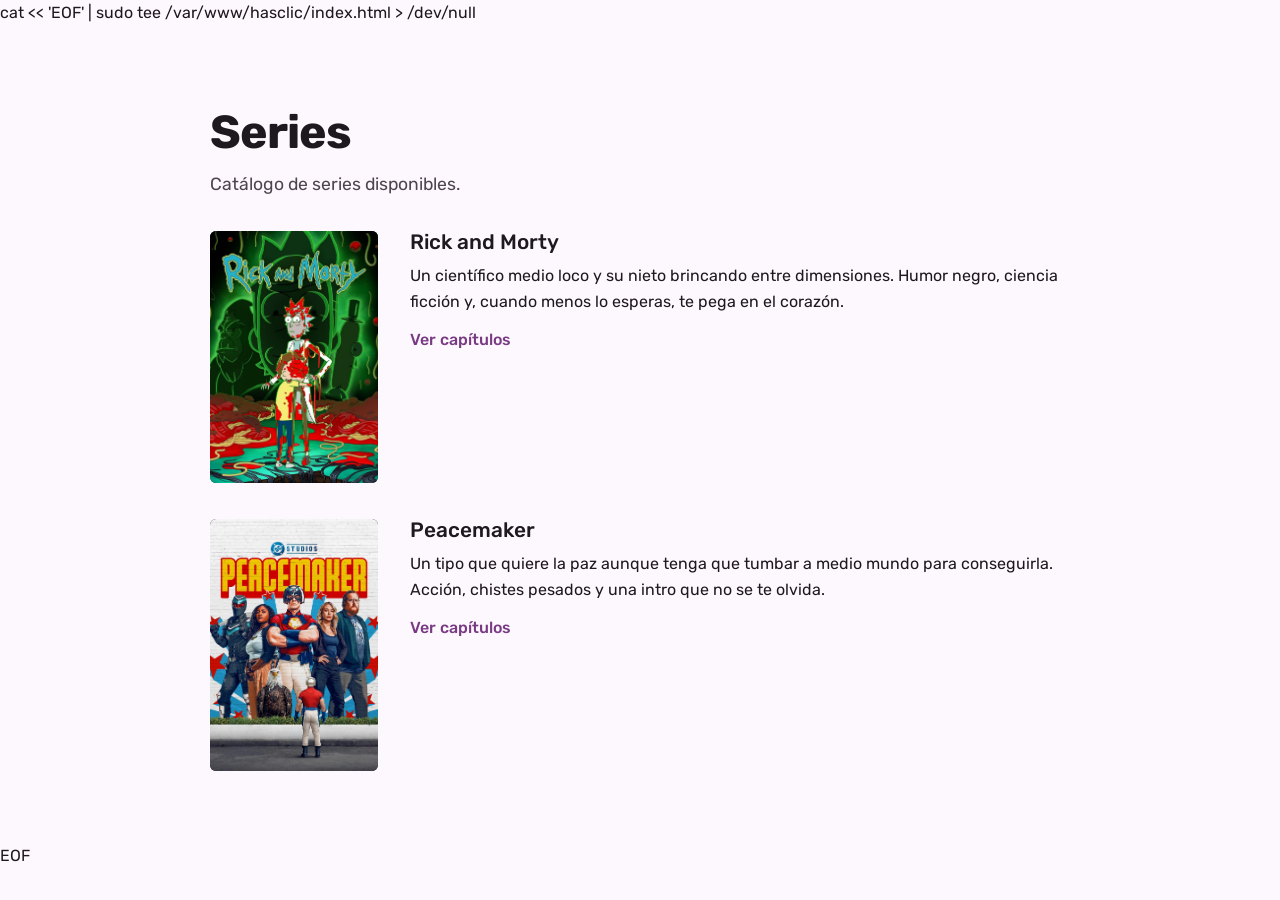
==== index.html @ 236506ab "Respaldo inicial: servidor Nginx optimizado y reproductor HLS" ====
cat << 'EOF' | sudo tee /var/www/hasclic/index.html > /dev/null
<!doctype html>
<html lang="es">
<head>
<meta charset="utf-8">
<meta name="viewport" content="width=device-width, initial-scale=1">
<title>Series</title>
<meta name="theme-color" content="#006A60">
<link rel="preconnect" href="https://fonts.googleapis.com">
<link rel="preconnect" href="https://fonts.gstatic.com" crossorigin>
<link href="https://fonts.googleapis.com/css2?family=JetBrains+Mono:wght@400;700&family=Rubik:wght@400;500;700&display=swap" rel="stylesheet">
<script src="theme.js?v=6"></script>
<link rel="stylesheet" href="styles.css?v=6">
</head>
<body>
<main class="wrap">
  <section id="series" style="margin-top: 40px;">
    <h2>Series</h2>
    <p class="lead">Catálogo de series disponibles.</p>
    <ul class="shows">
      <li>
        <a class="show" href="series.html?s=rick" data-ev="abrir_serie" data-det="rick">
          <div class="cover art-rick"><img src="img/rick-and-morty.jpg" alt="" onerror="this.remove()"><span>Rick and Morty</span></div>
          <div class="txt">
            <h3>Rick and Morty</h3>
            <p>Un científico medio loco y su nieto brincando entre dimensiones. Humor negro, ciencia ficción y, cuando menos lo esperas, te pega en el corazón.</p>
            <span class="go">Ver capítulos</span>
          </div>
        </a>
      </li>
      <li>
        <a class="show" href="series.html?s=peace" data-ev="abrir_serie" data-det="peace">
          <div class="cover art-peace"><img src="img/peacemaker.jpg" alt="" onerror="this.remove()"><span>Peacemaker</span></div>
          <div class="txt">
            <h3>Peacemaker</h3>
            <p>Un tipo que quiere la paz aunque tenga que tumbar a medio mundo para conseguirla. Acción, chistes pesados y una intro que no se te olvida.</p>
            <span class="go">Ver capítulos</span>
          </div>
        </a>
      </li>
    </ul>
  </section>
</main>
<script src="track.js?v=6"></script>
</body>
</html>
EOF
---- styles.css ----
/* Colectivo Barrios · roles de color estilo Material 3, generados desde un tono (--h) que cambia en cada visita */
@property --h{syntax:"<number>";inherits:true;initial-value:180}
:root{
  color-scheme:light dark;
  transition:--h 2.6s ease-in-out;
  --primary:oklch(.46 .13 var(--h)); --on-primary:#fff;
  --primary-c:oklch(.92 .07 var(--h)); --on-primary-c:oklch(.25 .08 var(--h));
  --secondary:oklch(.5 .04 var(--h));
  --secondary-c:oklch(.92 .03 calc(var(--h) + 20)); --on-secondary-c:oklch(.26 .04 calc(var(--h) + 20));
  --tertiary:oklch(.48 .1 calc(var(--h) + 60)); --on-tertiary:#fff;
  --tertiary-c:oklch(.92 .05 calc(var(--h) + 60)); --on-tertiary-c:oklch(.26 .08 calc(var(--h) + 60));
  --surface:oklch(.985 .008 var(--h)); --on-surface:oklch(.22 .015 var(--h));
  --on-surface-v:oklch(.4 .02 var(--h)); --outline-v:oklch(.84 .02 var(--h));
  --code-bg:oklch(.22 .03 var(--h)); --code-fg:oklch(.9 .02 var(--h)); --code-hl:oklch(.8 .13 var(--h));
  --font:"Rubik",system-ui,"Segoe UI",sans-serif; --mono:"JetBrains Mono",ui-monospace,monospace;
}
@media (prefers-color-scheme:dark){:root{
  --primary:oklch(.8 .12 var(--h)); --on-primary:oklch(.25 .07 var(--h));
  --primary-c:oklch(.34 .08 var(--h)); --on-primary-c:oklch(.9 .07 var(--h));
  --secondary:oklch(.8 .04 var(--h));
  --secondary-c:oklch(.35 .04 calc(var(--h) + 20)); --on-secondary-c:oklch(.9 .04 calc(var(--h) + 20));
  --tertiary:oklch(.8 .1 calc(var(--h) + 60)); --on-tertiary:oklch(.25 .07 calc(var(--h) + 60));
  --tertiary-c:oklch(.36 .08 calc(var(--h) + 60)); --on-tertiary-c:oklch(.92 .06 calc(var(--h) + 60));
  --surface:oklch(.19 .015 var(--h)); --on-surface:oklch(.91 .01 var(--h));
  --on-surface-v:oklch(.78 .02 var(--h)); --outline-v:oklch(.38 .02 var(--h));
  --code-bg:oklch(.14 .02 var(--h));
}}
*{box-sizing:border-box;margin:0}
html{scroll-behavior:smooth}
body{font:400 1rem/1.65 var(--font);background:var(--surface);color:var(--on-surface)}
img{max-width:100%;display:block}
a{color:var(--primary)}
:focus-visible{outline:3px solid var(--primary);outline-offset:3px}
.wrap{width:min(860px,100% - 40px);margin-inline:auto;padding-block:40px 72px}
section{margin-top:72px}
h1,h2,h3{line-height:1.15;font-weight:700}
h1{font-size:clamp(1.6rem,4vw,2.1rem);color:var(--primary)}
h1.big{font-size:clamp(2rem,6vw,3.2rem);color:var(--on-surface);margin-bottom:12px;letter-spacing:-.02em}
h2{font-size:clamp(1.9rem,5vw,2.9rem);letter-spacing:-.02em;margin-bottom:10px}
h3{font-size:1.3rem;font-weight:500}
.lead{color:var(--on-surface-v);font-size:1.1rem;max-width:56ch}
.meta{color:var(--on-surface-v);font-size:.9rem}

/* botones */
.btn{position:relative;overflow:hidden;display:inline-flex;align-items:center;justify-content:center;height:44px;padding:0 24px;border:0;border-radius:22px;font:500 .95rem var(--font);text-decoration:none;cursor:pointer}
.btn::before{content:"";position:absolute;inset:0;background:currentColor;opacity:0;transition:opacity .2s}
.btn:hover::before{opacity:.1}
.filled{background:var(--primary);color:var(--on-primary)}
.tonal{background:var(--secondary-c);color:var(--on-secondary-c)}
.text{color:var(--primary);padding:0 14px}

/* portadas (si existe la imagen en img/, se encima al arte) */
.cover{position:relative;aspect-ratio:2/3;border-radius:6px;overflow:hidden;display:flex;align-items:flex-end;padding:14px;font-weight:700;font-size:1.25rem;line-height:1.05;color:#fff;background-size:cover;background-position:center;transition:transform .25s}
.cover img{position:absolute;inset:0;width:100%;height:100%;object-fit:cover}
.cover img ~ span{display:none}
.cover span{position:relative}
.art-rick{background-color:#0d2b2f;background-image:url("data:image/svg+xml,%3Csvg xmlns='http://www.w3.org/2000/svg' viewBox='0 0 200 300'%3E%3Ccircle cx='100' cy='125' r='84' fill='none' stroke='%2394e07a' stroke-width='10' opacity='.25'/%3E%3Ccircle cx='100' cy='125' r='62' fill='none' stroke='%2394e07a' stroke-width='10' opacity='.55'/%3E%3Ccircle cx='100' cy='125' r='38' fill='%2394e07a'/%3E%3C/svg%3E")}
.art-peace{background-color:#25203d;background-image:url("data:image/svg+xml,%3Csvg xmlns='http://www.w3.org/2000/svg' viewBox='0 0 200 300'%3E%3Ccircle cx='100' cy='125' r='70' fill='none' stroke='%23f2c14e' stroke-width='8'/%3E%3Cpath d='M100 55v140M100 125l-50 50M100 125l50 50' stroke='%23f2c14e' stroke-width='8' fill='none' stroke-linecap='round'/%3E%3C/svg%3E")}

/* series */
.shows{list-style:none;padding:0;margin-top:32px;display:grid;gap:36px}
.show{display:grid;grid-template-columns:128px 1fr;gap:24px;align-items:start;color:inherit;text-decoration:none}
@media (min-width:600px){.show{grid-template-columns:168px 1fr;gap:32px}}
.show:hover .cover{transform:rotate(-2deg) translateY(-4px)}
.txt h3{margin-bottom:8px}
.go{display:inline-block;margin-top:12px;color:var(--primary);font-weight:500}
.show:hover .go{text-decoration:underline}
@media (max-width:599px){.cover{font-size:1.05rem;padding:10px}}

/* página de serie */
.back{display:inline-block;margin-bottom:28px;font-weight:500;text-decoration:none}
.back:hover{text-decoration:underline}
.s-head{display:grid;grid-template-columns:128px 1fr;gap:24px;align-items:start}
@media (min-width:600px){.s-head{grid-template-columns:200px 1fr;gap:36px}}
.chips{display:flex;flex-wrap:wrap;gap:8px;margin-top:20px}
.chip{font:500 .9rem var(--font);color:var(--on-surface);background:none;border:1px solid var(--outline-v);border-radius:8px;padding:6px 16px;cursor:pointer;transition:background .2s}
.chip.on{background:var(--secondary-c);color:var(--on-secondary-c);border-color:transparent}
.eps{list-style:none;padding:0;margin-top:20px}
.ep{display:flex;align-items:center;justify-content:space-between;gap:16px;min-height:60px;border-bottom:1px solid var(--outline-v)}

/* proyecto */
.app{margin-top:24px;padding:clamp(22px,4vw,36px);border:1px solid var(--outline-v);border-radius:16px;display:grid;gap:18px;justify-items:start}
.app-top{display:flex;align-items:center;gap:20px}
.app-top img{flex:none;width:96px;height:96px;border-radius:24px}
.app-desc{font-size:1.1rem;max-width:52ch}
.feat{list-style:none;padding:0;display:grid;gap:10px;width:100%}
.feat li{background:var(--primary-c);color:var(--on-primary-c);border-radius:10px;padding:12px 16px}
@media (min-width:640px){.feat{grid-template-columns:1fr 1fr}}

/* comunidad */
.actions{display:flex;flex-wrap:wrap;gap:10px;margin-top:24px}

/* venta */
.venta{background:var(--tertiary-c);color:var(--on-tertiary-c);border-radius:16px;padding:clamp(24px,5vw,48px)}
.venta .lead{color:inherit;opacity:.85}
.serv{list-style:none;padding:0;margin-top:28px}
.serv h3{font-size:1.15rem}
.serv p{opacity:.85;font-size:.95rem}

.serv li{padding:18px 0;border-top:1px solid color-mix(in srgb,currentColor 22%,transparent)}
.venta .filled{background:var(--tertiary);color:var(--on-tertiary)}
.ghost{color:inherit;box-shadow:inset 0 0 0 1px color-mix(in srgb,currentColor 45%,transparent)}

/* terminal emergente */
dialog.term{margin:auto;padding:0;width:min(640px,calc(100% - 32px));border:1px solid color-mix(in srgb,var(--code-fg) 25%,transparent);border-radius:10px;overflow:hidden;background:var(--code-bg);color:var(--code-fg);font:400 .92rem/1.7 var(--mono)}
dialog.term::backdrop{background:rgb(0 0 0/.55)}
dialog.term[open]{animation:term-in .22s cubic-bezier(.2,.8,.2,1)}
@keyframes term-in{from{opacity:0;transform:translateY(10px) scale(.96)}}
.term-bar{display:flex;justify-content:space-between;align-items:center;padding:8px 14px;border-bottom:1px solid color-mix(in srgb,var(--code-fg) 18%,transparent);font-size:.8rem;color:color-mix(in srgb,var(--code-fg) 70%,transparent)}
.term-bar button{background:none;border:0;color:inherit;font-size:1.5rem;line-height:1;padding:0 4px;cursor:pointer}
.term-body{padding:16px;min-height:170px;max-height:50vh;overflow-y:auto;white-space:pre-wrap;overflow-wrap:anywhere}
.term-body .you{color:var(--code-hl)}
.term-body .err{color:oklch(.78 .14 25)}
.term-line{display:flex;gap:10px;align-items:center;padding:10px 16px 14px}
.term-line:focus-within{background:color-mix(in srgb,var(--code-hl) 10%,transparent)}
.term-line span{color:var(--code-hl)}
.term-line input{flex:1;min-width:0;background:none;border:0;outline:0;color:inherit;font:inherit;caret-color:var(--code-hl)}

@media (prefers-reduced-motion:reduce){*,*::before,*::after{animation:none!important;transition:none!important;scroll-behavior:auto!important}}
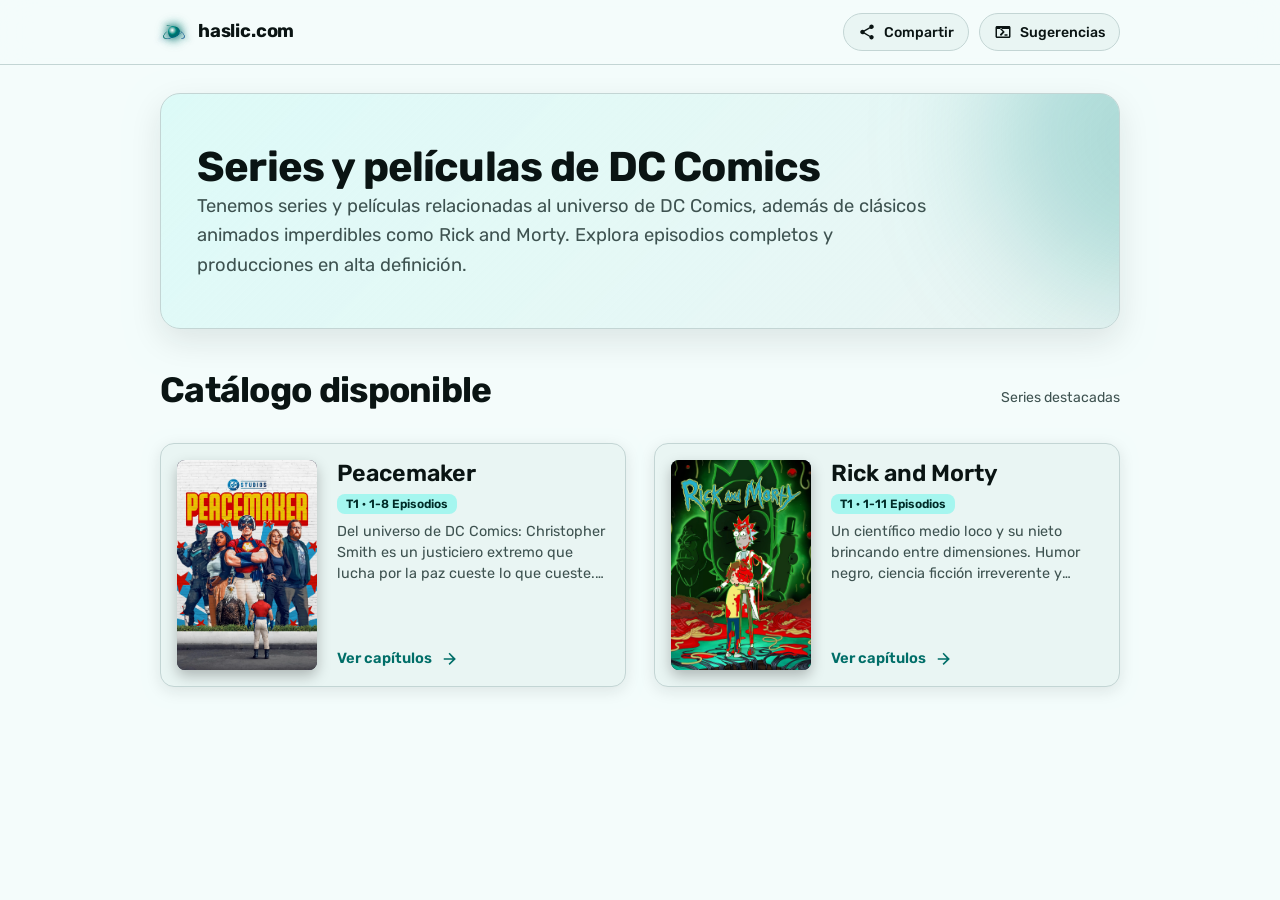
==== commit a0cbbaaf: "correciones de estilos" ====
--- a/index.html
+++ b/index.html
@@ -1,47 +1,161 @@
-cat << 'EOF' | sudo tee /var/www/hasclic/index.html > /dev/null
 <!doctype html>
 <html lang="es">
 <head>
-<meta charset="utf-8">
-<meta name="viewport" content="width=device-width, initial-scale=1">
-<title>Series</title>
-<meta name="theme-color" content="#006A60">
-<link rel="preconnect" href="https://fonts.googleapis.com">
-<link rel="preconnect" href="https://fonts.gstatic.com" crossorigin>
-<link href="https://fonts.googleapis.com/css2?family=JetBrains+Mono:wght@400;700&family=Rubik:wght@400;500;700&display=swap" rel="stylesheet">
-<script src="theme.js?v=6"></script>
-<link rel="stylesheet" href="styles.css?v=6">
+  <meta charset="utf-8">
+  <meta name="viewport" content="width=device-width, initial-scale=1">
+  <title>haslic.com · Series y Películas</title>
+  <meta name="description" content="Catálogo de series y producciones de DC Comics y animación.">
+  <meta name="theme-color" content="#006A60">
+  <link rel="preconnect" href="https://fonts.googleapis.com">
+  <link rel="preconnect" href="https://fonts.gstatic.com" crossorigin>
+  <link href="https://fonts.googleapis.com/css2?family=JetBrains+Mono:wght@400;600;700&family=Rubik:wght@400;500;600;700&display=swap" rel="stylesheet">
+  <script src="theme.js?v=9"></script>
+  <link rel="stylesheet" href="styles.css?v=9">
 </head>
 <body>
-<main class="wrap">
-  <section id="series" style="margin-top: 40px;">
-    <h2>Series</h2>
-    <p class="lead">Catálogo de series disponibles.</p>
-    <ul class="shows">
-      <li>
-        <a class="show" href="series.html?s=rick" data-ev="abrir_serie" data-det="rick">
-          <div class="cover art-rick"><img src="img/rick-and-morty.jpg" alt="" onerror="this.remove()"><span>Rick and Morty</span></div>
-          <div class="txt">
-            <h3>Rick and Morty</h3>
-            <p>Un científico medio loco y su nieto brincando entre dimensiones. Humor negro, ciencia ficción y, cuando menos lo esperas, te pega en el corazón.</p>
-            <span class="go">Ver capítulos</span>
-          </div>
-        </a>
-      </li>
-      <li>
-        <a class="show" href="series.html?s=peace" data-ev="abrir_serie" data-det="peace">
-          <div class="cover art-peace"><img src="img/peacemaker.jpg" alt="" onerror="this.remove()"><span>Peacemaker</span></div>
-          <div class="txt">
-            <h3>Peacemaker</h3>
-            <p>Un tipo que quiere la paz aunque tenga que tumbar a medio mundo para conseguirla. Acción, chistes pesados y una intro que no se te olvida.</p>
-            <span class="go">Ver capítulos</span>
-          </div>
-        </a>
-      </li>
-    </ul>
-  </section>
-</main>
-<script src="track.js?v=6"></script>
+  <!-- Barra de navegación superior -->
+  <header class="site-nav">
+    <div class="nav-wrap">
+      <a class="brand" href="index.html">
+        <div class="brand-nexus" aria-hidden="true">
+          <div class="nexus-glow"></div>
+          <div class="nexus-ring ring-1"></div>
+          <div class="nexus-ring ring-2"></div>
+          <div class="nexus-core"></div>
+        </div>
+        <span>haslic.com</span>
+      </a>
+      <nav class="nav-actions">
+        <button type="button" class="nav-btn" id="share-page-btn" title="Compartir página" aria-label="Compartir página">
+          <svg viewBox="0 0 24 24">
+            <path d="M18 16.08c-.76 0-1.44.3-1.96.77L8.91 12.7c.05-.23.09-.46.09-.7s-.04-.47-.09-.7l7.05-4.11c.54.5 1.25.81 2.04.81 1.66 0 3-1.34 3-3s-1.34-3-3-3-3 1.34-3 3c0 .24.04.47.09.7L8.04 9.81C7.5 9.31 6.79 9 6 9c-1.66 0-3 1.34-3 3s1.34 3 3 3c.79 0 1.5-.31 2.04-.81l7.12 4.16c-.05.21-.08.43-.08.65 0 1.61 1.31 2.92 2.92 2.92s2.92-1.31 2.92-2.92c0-1.61-1.31-2.92-2.92-2.92z"/>
+          </svg>
+          <span>Compartir</span>
+        </button>
+        <button type="button" class="nav-btn" id="open-term" title="Abrir buzón de sugerencias" aria-label="Abrir sugerencias">
+          <svg viewBox="0 0 24 24">
+            <path d="M20 4H4c-1.1 0-2 .9-2 2v12c0 1.1.9 2 2 2h16c1.1 0 2-.9 2-2V6c0-1.1-.9-2-2-2zm0 14H4V8h16v10zm-12-3l3.5-3.5L8 8l1.41-1.41L14.33 12l-4.92 5.41L8 16zm6 0h4v2h-4v-2z"/>
+          </svg>
+          <span>Sugerencias</span>
+        </button>
+      </nav>
+    </div>
+  </header>
+
+  <main class="wrap">
+    <!-- Hero / Presentación enfocado en Universo DC y clásicos -->
+    <section class="hero">
+      <h1>Series y películas de DC Comics</h1>
+      <p class="lead">Tenemos series y películas relacionadas al universo de DC Comics, además de clásicos animados imperdibles como Rick and Morty. Explora episodios completos y producciones en alta definición.</p>
+    </section>
+
+    <!-- Catálogo de Contenido -->
+    <section class="shows-section" id="series">
+      <div class="shows-header">
+        <h2>Catálogo disponible</h2>
+        <span class="meta">Series destacadas</span>
+      </div>
+
+      <ul class="shows" id="shows-list">
+        <!-- Peacemaker (DC Comics) -->
+        <li class="show-item">
+          <a class="show" href="series.html?s=peace" data-ev="abrir_serie" data-det="peace">
+            <div class="cover art-peace">
+              <img src="img/peacemaker.jpg" alt="Peacemaker" loading="lazy" onerror="this.remove()">
+              <span>Peacemaker</span>
+            </div>
+            <div class="txt">
+              <div>
+                <h3>Peacemaker</h3>
+                <div class="badge-row">
+                  <span class="badge badge-primary">T1 · 1-8 Episodios</span>
+                </div>
+                <p>Del universo de DC Comics: Christopher Smith es un justiciero extremo que lucha por la paz cueste lo que cueste. Acción desatada, chistes pesados y una trama repleta de adrenalina.</p>
+              </div>
+              <span class="go-btn">
+                Ver capítulos
+                <svg width="18" height="18" viewBox="0 0 24 24" fill="currentColor">
+                  <path d="M5 13h11.86l-5.43 5.43 1.42 1.42L21.14 12l-8.29-8.29-1.42 1.42L16.86 11H5v2z"/>
+                </svg>
+              </span>
+            </div>
+          </a>
+        </li>
+
+        <!-- Rick and Morty -->
+        <li class="show-item">
+          <a class="show" href="series.html?s=rick" data-ev="abrir_serie" data-det="rick">
+            <div class="cover art-rick">
+              <img src="img/rick-and-morty.jpg" alt="Rick and Morty" loading="lazy" onerror="this.remove()">
+              <span>Rick and Morty</span>
+            </div>
+            <div class="txt">
+              <div>
+                <h3>Rick and Morty</h3>
+                <div class="badge-row">
+                  <span class="badge badge-primary">T1 · 1-11 Episodios</span>
+                </div>
+                <p>Un científico medio loco y su nieto brincando entre dimensiones. Humor negro, ciencia ficción irreverente y aventuras intergalácticas inolvidables.</p>
+              </div>
+              <span class="go-btn">
+                Ver capítulos
+                <svg width="18" height="18" viewBox="0 0 24 24" fill="currentColor">
+                  <path d="M5 13h11.86l-5.43 5.43 1.42 1.42L21.14 12l-8.29-8.29-1.42 1.42L16.86 11H5v2z"/>
+                </svg>
+              </span>
+            </div>
+          </a>
+        </li>
+      </ul>
+    </section>
+  </main>
+
+  <!-- Modal Terminal de sugerencias interactivo -->
+  <dialog class="term" id="term">
+    <div class="term-bar">
+      <span>terminal@haslic.com:~</span>
+      <button type="button" id="term-x" aria-label="Cerrar terminal">×</button>
+    </div>
+    <div class="term-body" id="term-out"></div>
+    <div class="term-line">
+      <span>$</span>
+      <input type="text" id="term-in" placeholder="Escribe aquí..." autofocus>
+    </div>
+  </dialog>
+
+  <!-- Notificación Toast -->
+  <div class="toast" id="toast">Enlace copiado al portapapeles</div>
+
+  <script src="track.js?v=9"></script>
+  <script src="script.js?v=9"></script>
+  <script>
+    // Manejo de compartir página y toast
+    (function() {
+      const shareBtn = document.getElementById("share-page-btn");
+      const toast = document.getElementById("toast");
+
+      function showToast(msg) {
+        if (!toast) return;
+        toast.textContent = msg;
+        toast.classList.add("show");
+        setTimeout(() => toast.classList.remove("show"), 2800);
+      }
+
+      if (shareBtn) {
+        shareBtn.addEventListener("click", () => {
+          const url = window.location.href;
+          if (navigator.clipboard) {
+            navigator.clipboard.writeText(url).then(() => {
+              showToast("¡Enlace copiado al portapapeles!");
+            }).catch(() => {
+              showToast(url);
+            });
+          } else {
+            showToast("Enlace preparado.");
+          }
+        });
+      }
+    })();
+  </script>
 </body>
 </html>
-EOF
--- a/styles.css
+++ b/styles.css
@@ -1,119 +1,1506 @@
-/* Colectivo Barrios · roles de color estilo Material 3, generados desde un tono (--h) que cambia en cada visita */
-@property --h{syntax:"<number>";inherits:true;initial-value:180}
-:root{
-  color-scheme:light dark;
-  transition:--h 2.6s ease-in-out;
-  --primary:oklch(.46 .13 var(--h)); --on-primary:#fff;
-  --primary-c:oklch(.92 .07 var(--h)); --on-primary-c:oklch(.25 .08 var(--h));
-  --secondary:oklch(.5 .04 var(--h));
-  --secondary-c:oklch(.92 .03 calc(var(--h) + 20)); --on-secondary-c:oklch(.26 .04 calc(var(--h) + 20));
-  --tertiary:oklch(.48 .1 calc(var(--h) + 60)); --on-tertiary:#fff;
-  --tertiary-c:oklch(.92 .05 calc(var(--h) + 60)); --on-tertiary-c:oklch(.26 .08 calc(var(--h) + 60));
-  --surface:oklch(.985 .008 var(--h)); --on-surface:oklch(.22 .015 var(--h));
-  --on-surface-v:oklch(.4 .02 var(--h)); --outline-v:oklch(.84 .02 var(--h));
-  --code-bg:oklch(.22 .03 var(--h)); --code-fg:oklch(.9 .02 var(--h)); --code-hl:oklch(.8 .13 var(--h));
-  --font:"Rubik",system-ui,"Segoe UI",sans-serif; --mono:"JetBrains Mono",ui-monospace,monospace;
-}
-@media (prefers-color-scheme:dark){:root{
-  --primary:oklch(.8 .12 var(--h)); --on-primary:oklch(.25 .07 var(--h));
-  --primary-c:oklch(.34 .08 var(--h)); --on-primary-c:oklch(.9 .07 var(--h));
-  --secondary:oklch(.8 .04 var(--h));
-  --secondary-c:oklch(.35 .04 calc(var(--h) + 20)); --on-secondary-c:oklch(.9 .04 calc(var(--h) + 20));
-  --tertiary:oklch(.8 .1 calc(var(--h) + 60)); --on-tertiary:oklch(.25 .07 calc(var(--h) + 60));
-  --tertiary-c:oklch(.36 .08 calc(var(--h) + 60)); --on-tertiary-c:oklch(.92 .06 calc(var(--h) + 60));
-  --surface:oklch(.19 .015 var(--h)); --on-surface:oklch(.91 .01 var(--h));
-  --on-surface-v:oklch(.78 .02 var(--h)); --outline-v:oklch(.38 .02 var(--h));
-  --code-bg:oklch(.14 .02 var(--h));
-}}
-*{box-sizing:border-box;margin:0}
-html{scroll-behavior:smooth}
-body{font:400 1rem/1.65 var(--font);background:var(--surface);color:var(--on-surface)}
-img{max-width:100%;display:block}
-a{color:var(--primary)}
-:focus-visible{outline:3px solid var(--primary);outline-offset:3px}
-.wrap{width:min(860px,100% - 40px);margin-inline:auto;padding-block:40px 72px}
-section{margin-top:72px}
-h1,h2,h3{line-height:1.15;font-weight:700}
-h1{font-size:clamp(1.6rem,4vw,2.1rem);color:var(--primary)}
-h1.big{font-size:clamp(2rem,6vw,3.2rem);color:var(--on-surface);margin-bottom:12px;letter-spacing:-.02em}
-h2{font-size:clamp(1.9rem,5vw,2.9rem);letter-spacing:-.02em;margin-bottom:10px}
-h3{font-size:1.3rem;font-weight:500}
-.lead{color:var(--on-surface-v);font-size:1.1rem;max-width:56ch}
-.meta{color:var(--on-surface-v);font-size:.9rem}
-
-/* botones */
-.btn{position:relative;overflow:hidden;display:inline-flex;align-items:center;justify-content:center;height:44px;padding:0 24px;border:0;border-radius:22px;font:500 .95rem var(--font);text-decoration:none;cursor:pointer}
-.btn::before{content:"";position:absolute;inset:0;background:currentColor;opacity:0;transition:opacity .2s}
-.btn:hover::before{opacity:.1}
-.filled{background:var(--primary);color:var(--on-primary)}
-.tonal{background:var(--secondary-c);color:var(--on-secondary-c)}
-.text{color:var(--primary);padding:0 14px}
-
-/* portadas (si existe la imagen en img/, se encima al arte) */
-.cover{position:relative;aspect-ratio:2/3;border-radius:6px;overflow:hidden;display:flex;align-items:flex-end;padding:14px;font-weight:700;font-size:1.25rem;line-height:1.05;color:#fff;background-size:cover;background-position:center;transition:transform .25s}
-.cover img{position:absolute;inset:0;width:100%;height:100%;object-fit:cover}
-.cover img ~ span{display:none}
-.cover span{position:relative}
-.art-rick{background-color:#0d2b2f;background-image:url("data:image/svg+xml,%3Csvg xmlns='http://www.w3.org/2000/svg' viewBox='0 0 200 300'%3E%3Ccircle cx='100' cy='125' r='84' fill='none' stroke='%2394e07a' stroke-width='10' opacity='.25'/%3E%3Ccircle cx='100' cy='125' r='62' fill='none' stroke='%2394e07a' stroke-width='10' opacity='.55'/%3E%3Ccircle cx='100' cy='125' r='38' fill='%2394e07a'/%3E%3C/svg%3E")}
-.art-peace{background-color:#25203d;background-image:url("data:image/svg+xml,%3Csvg xmlns='http://www.w3.org/2000/svg' viewBox='0 0 200 300'%3E%3Ccircle cx='100' cy='125' r='70' fill='none' stroke='%23f2c14e' stroke-width='8'/%3E%3Cpath d='M100 55v140M100 125l-50 50M100 125l50 50' stroke='%23f2c14e' stroke-width='8' fill='none' stroke-linecap='round'/%3E%3C/svg%3E")}
-
-/* series */
-.shows{list-style:none;padding:0;margin-top:32px;display:grid;gap:36px}
-.show{display:grid;grid-template-columns:128px 1fr;gap:24px;align-items:start;color:inherit;text-decoration:none}
-@media (min-width:600px){.show{grid-template-columns:168px 1fr;gap:32px}}
-.show:hover .cover{transform:rotate(-2deg) translateY(-4px)}
-.txt h3{margin-bottom:8px}
-.go{display:inline-block;margin-top:12px;color:var(--primary);font-weight:500}
-.show:hover .go{text-decoration:underline}
-@media (max-width:599px){.cover{font-size:1.05rem;padding:10px}}
-
-/* página de serie */
-.back{display:inline-block;margin-bottom:28px;font-weight:500;text-decoration:none}
-.back:hover{text-decoration:underline}
-.s-head{display:grid;grid-template-columns:128px 1fr;gap:24px;align-items:start}
-@media (min-width:600px){.s-head{grid-template-columns:200px 1fr;gap:36px}}
-.chips{display:flex;flex-wrap:wrap;gap:8px;margin-top:20px}
-.chip{font:500 .9rem var(--font);color:var(--on-surface);background:none;border:1px solid var(--outline-v);border-radius:8px;padding:6px 16px;cursor:pointer;transition:background .2s}
-.chip.on{background:var(--secondary-c);color:var(--on-secondary-c);border-color:transparent}
-.eps{list-style:none;padding:0;margin-top:20px}
-.ep{display:flex;align-items:center;justify-content:space-between;gap:16px;min-height:60px;border-bottom:1px solid var(--outline-v)}
-
-/* proyecto */
-.app{margin-top:24px;padding:clamp(22px,4vw,36px);border:1px solid var(--outline-v);border-radius:16px;display:grid;gap:18px;justify-items:start}
-.app-top{display:flex;align-items:center;gap:20px}
-.app-top img{flex:none;width:96px;height:96px;border-radius:24px}
-.app-desc{font-size:1.1rem;max-width:52ch}
-.feat{list-style:none;padding:0;display:grid;gap:10px;width:100%}
-.feat li{background:var(--primary-c);color:var(--on-primary-c);border-radius:10px;padding:12px 16px}
-@media (min-width:640px){.feat{grid-template-columns:1fr 1fr}}
-
-/* comunidad */
-.actions{display:flex;flex-wrap:wrap;gap:10px;margin-top:24px}
-
-/* venta */
-.venta{background:var(--tertiary-c);color:var(--on-tertiary-c);border-radius:16px;padding:clamp(24px,5vw,48px)}
-.venta .lead{color:inherit;opacity:.85}
-.serv{list-style:none;padding:0;margin-top:28px}
-.serv h3{font-size:1.15rem}
-.serv p{opacity:.85;font-size:.95rem}
-
-.serv li{padding:18px 0;border-top:1px solid color-mix(in srgb,currentColor 22%,transparent)}
-.venta .filled{background:var(--tertiary);color:var(--on-tertiary)}
-.ghost{color:inherit;box-shadow:inset 0 0 0 1px color-mix(in srgb,currentColor 45%,transparent)}
-
-/* terminal emergente */
-dialog.term{margin:auto;padding:0;width:min(640px,calc(100% - 32px));border:1px solid color-mix(in srgb,var(--code-fg) 25%,transparent);border-radius:10px;overflow:hidden;background:var(--code-bg);color:var(--code-fg);font:400 .92rem/1.7 var(--mono)}
-dialog.term::backdrop{background:rgb(0 0 0/.55)}
-dialog.term[open]{animation:term-in .22s cubic-bezier(.2,.8,.2,1)}
-@keyframes term-in{from{opacity:0;transform:translateY(10px) scale(.96)}}
-.term-bar{display:flex;justify-content:space-between;align-items:center;padding:8px 14px;border-bottom:1px solid color-mix(in srgb,var(--code-fg) 18%,transparent);font-size:.8rem;color:color-mix(in srgb,var(--code-fg) 70%,transparent)}
-.term-bar button{background:none;border:0;color:inherit;font-size:1.5rem;line-height:1;padding:0 4px;cursor:pointer}
-.term-body{padding:16px;min-height:170px;max-height:50vh;overflow-y:auto;white-space:pre-wrap;overflow-wrap:anywhere}
-.term-body .you{color:var(--code-hl)}
-.term-body .err{color:oklch(.78 .14 25)}
-.term-line{display:flex;gap:10px;align-items:center;padding:10px 16px 14px}
-.term-line:focus-within{background:color-mix(in srgb,var(--code-hl) 10%,transparent)}
-.term-line span{color:var(--code-hl)}
-.term-line input{flex:1;min-width:0;background:none;border:0;outline:0;color:inherit;font:inherit;caret-color:var(--code-hl)}
-
-@media (prefers-reduced-motion:reduce){*,*::before,*::after{animation:none!important;transition:none!important;scroll-behavior:auto!important}}
+/* Material 3 OKLCH dynamic theme & responsive styles */
+@property --h {
+  syntax: "<number>";
+  inherits: true;
+  initial-value: 180;
+}
+
+:root {
+  color-scheme: light dark;
+  transition: --h 2s cubic-bezier(0.2, 0.8, 0.2, 1);
+  
+  /* Sistema de Color Dinámico OKLCH */
+  --primary: oklch(.46 .14 var(--h));
+  --on-primary: #ffffff;
+  --primary-c: oklch(.92 .08 var(--h));
+  --on-primary-c: oklch(.24 .09 var(--h));
+  
+  --secondary: oklch(.50 .05 var(--h));
+  --secondary-c: oklch(.92 .04 calc(var(--h) + 20));
+  --on-secondary-c: oklch(.25 .05 calc(var(--h) + 20));
+  
+  --tertiary: oklch(.48 .11 calc(var(--h) + 60));
+  --on-tertiary: #ffffff;
+  --tertiary-c: oklch(.92 .06 calc(var(--h) + 60));
+  --on-tertiary-c: oklch(.25 .09 calc(var(--h) + 60));
+  
+  --surface: oklch(.985 .008 var(--h));
+  --surface-card: oklch(.96 .012 var(--h));
+  --surface-elevated: oklch(.99 .005 var(--h));
+  --on-surface: oklch(.18 .015 var(--h));
+  --on-surface-v: oklch(.42 .025 var(--h));
+  --outline-v: oklch(.86 .02 var(--h));
+  
+  --shadow-color: oklch(.2 .04 var(--h) / 0.1);
+  --glow-color: oklch(.55 .15 var(--h) / 0.25);
+  
+  --code-bg: oklch(.20 .03 var(--h));
+  --code-fg: oklch(.92 .02 var(--h));
+  --code-hl: oklch(.82 .14 var(--h));
+  
+  --font: "Rubik", system-ui, -apple-system, BlinkMacSystemFont, "Segoe UI", sans-serif;
+  --mono: "JetBrains Mono", ui-monospace, Menlo, Monaco, monospace;
+  --radius-sm: 8px;
+  --radius-md: 14px;
+  --radius-lg: 20px;
+  --radius-full: 9999px;
+}
+
+@media (prefers-color-scheme: dark) {
+  :root {
+    --primary: oklch(.80 .13 var(--h));
+    --on-primary: oklch(.20 .08 var(--h));
+    --primary-c: oklch(.32 .09 var(--h));
+    --on-primary-c: oklch(.92 .08 var(--h));
+    
+    --secondary: oklch(.80 .05 var(--h));
+    --secondary-c: oklch(.32 .05 calc(var(--h) + 20));
+    --on-secondary-c: oklch(.92 .05 calc(var(--h) + 20));
+    
+    --tertiary: oklch(.82 .11 calc(var(--h) + 60));
+    --on-tertiary: oklch(.22 .08 calc(var(--h) + 60));
+    --tertiary-c: oklch(.34 .09 calc(var(--h) + 60));
+    --on-tertiary-c: oklch(.94 .06 calc(var(--h) + 60));
+    
+    --surface: oklch(.16 .018 var(--h));
+    --surface-card: oklch(.21 .022 var(--h));
+    --surface-elevated: oklch(.25 .025 var(--h));
+    --on-surface: oklch(.93 .012 var(--h));
+    --on-surface-v: oklch(.72 .025 var(--h));
+    --outline-v: oklch(.34 .025 var(--h));
+    
+    --shadow-color: oklch(0 0 0 / 0.45);
+    --glow-color: oklch(.75 .15 var(--h) / 0.22);
+    --code-bg: oklch(.13 .025 var(--h));
+  }
+}
+
+/* Reset y Base */
+*, *::before, *::after {
+  box-sizing: border-box;
+  margin: 0;
+  padding: 0;
+}
+
+html {
+  scroll-behavior: smooth;
+  -webkit-font-smoothing: antialiased;
+  -moz-osx-font-smoothing: grayscale;
+}
+
+body {
+  font: 400 1rem/1.6 var(--font);
+  background-color: var(--surface);
+  color: var(--on-surface);
+  min-height: 100vh;
+  display: flex;
+  flex-direction: column;
+  overflow-x: hidden;
+  transition: background-color 0.4s ease, color 0.4s ease;
+}
+
+/* Barra de navegación superior */
+.site-nav {
+  position: sticky;
+  top: 0;
+  z-index: 100;
+  backdrop-filter: blur(16px);
+  -webkit-backdrop-filter: blur(16px);
+  background: color-mix(in srgb, var(--surface) 84%, transparent);
+  border-bottom: 1px solid var(--outline-v);
+  transition: border-color 0.3s ease, background 0.3s ease;
+}
+
+.nav-wrap {
+  width: min(960px, 100% - 32px);
+  margin-inline: auto;
+  height: 64px;
+  display: flex;
+  align-items: center;
+  justify-content: space-between;
+  gap: 16px;
+}
+
+.brand {
+  display: inline-flex;
+  align-items: center;
+  gap: 10px;
+  color: var(--on-surface);
+  text-decoration: none;
+  font-weight: 700;
+  font-size: 1.15rem;
+  letter-spacing: -0.01em;
+}
+
+/* Brand Dynamic Nexus (Núcleo orbital giroscópico 3D) */
+.brand-nexus {
+  position: relative;
+  width: 28px;
+  height: 28px;
+  display: flex;
+  align-items: center;
+  justify-content: center;
+  flex-shrink: 0;
+  perspective: 500px;
+}
+
+.nexus-glow {
+  position: absolute;
+  width: 20px;
+  height: 20px;
+  border-radius: 50%;
+  background: radial-gradient(circle, var(--primary) 0%, var(--glow-color) 70%, transparent 100%);
+  filter: blur(6px);
+  opacity: 0.65;
+  animation: nexusGlowPulse 2.5s ease-in-out infinite alternate;
+  pointer-events: none;
+}
+
+.nexus-core {
+  position: absolute;
+  width: 12px;
+  height: 12px;
+  border-radius: 42% 58% 70% 30% / 45% 45% 55% 55%;
+  background: radial-gradient(circle at 35% 35%, #ffffff 0%, var(--primary) 45%, var(--tertiary) 100%);
+  box-shadow: 0 0 10px var(--primary);
+  animation: nexusMorph 3.5s ease-in-out infinite alternate, nexusCoreSpin 6s linear infinite;
+  z-index: 2;
+  transition: transform 0.3s ease;
+}
+
+.nexus-ring {
+  position: absolute;
+  width: 24px;
+  height: 24px;
+  border-radius: 50%;
+  border: 1.8px solid transparent;
+  pointer-events: none;
+}
+
+.ring-1 {
+  border-top-color: var(--primary);
+  border-right-color: var(--tertiary);
+  transform: rotateX(65deg) rotateY(25deg);
+  animation: spinRing1 2.8s linear infinite;
+  filter: drop-shadow(0 0 5px var(--primary));
+}
+
+.ring-2 {
+  border-bottom-color: var(--tertiary);
+  border-left-color: var(--primary);
+  transform: rotateX(65deg) rotateY(-25deg);
+  animation: spinRing2 2.2s linear infinite reverse;
+  filter: drop-shadow(0 0 5px var(--tertiary));
+}
+
+.brand:hover .nexus-core {
+  transform: scale(1.25);
+  box-shadow: 0 0 16px var(--primary);
+}
+
+.brand:hover .ring-1 {
+  animation-duration: 1.2s;
+  filter: drop-shadow(0 0 8px var(--primary));
+}
+
+.brand:hover .ring-2 {
+  animation-duration: 1s;
+  filter: drop-shadow(0 0 8px var(--tertiary));
+}
+
+@keyframes nexusMorph {
+  0% {
+    border-radius: 42% 58% 70% 30% / 45% 45% 55% 55%;
+  }
+  33% {
+    border-radius: 70% 30% 46% 54% / 30% 60% 40% 70%;
+  }
+  66% {
+    border-radius: 35% 65% 30% 70% / 60% 30% 70% 40%;
+  }
+  100% {
+    border-radius: 55% 45% 60% 40% / 40% 60% 40% 60%;
+  }
+}
+
+@keyframes nexusCoreSpin {
+  0% { transform: rotate(0deg) scale(0.95); }
+  50% { transform: rotate(180deg) scale(1.08); }
+  100% { transform: rotate(360deg) scale(0.95); }
+}
+
+@keyframes spinRing1 {
+  0% { transform: rotateX(65deg) rotateY(25deg) rotateZ(0deg); }
+  100% { transform: rotateX(65deg) rotateY(25deg) rotateZ(360deg); }
+}
+
+@keyframes spinRing2 {
+  0% { transform: rotateX(65deg) rotateY(-25deg) rotateZ(0deg); }
+  100% { transform: rotateX(65deg) rotateY(-25deg) rotateZ(360deg); }
+}
+
+@keyframes nexusGlowPulse {
+  0% { opacity: 0.45; transform: scale(0.85); }
+  100% { opacity: 0.85; transform: scale(1.15); }
+}
+
+.nav-actions {
+  display: flex;
+  align-items: center;
+  gap: 10px;
+}
+
+.nav-btn {
+  display: inline-flex;
+  align-items: center;
+  justify-content: center;
+  gap: 8px;
+  height: 38px;
+  padding: 0 14px;
+  border-radius: var(--radius-full);
+  font: 500 0.88rem var(--font);
+  color: var(--on-surface);
+  background: var(--surface-card);
+  border: 1px solid var(--outline-v);
+  cursor: pointer;
+  text-decoration: none;
+  transition: all 0.2s ease;
+}
+
+.nav-btn:hover {
+  background: var(--secondary-c);
+  color: var(--on-secondary-c);
+  border-color: transparent;
+  transform: translateY(-1px);
+}
+
+.nav-btn svg {
+  width: 18px;
+  height: 18px;
+  fill: currentColor;
+  transition: transform 0.5s ease;
+}
+
+.nav-btn.spinning svg {
+  transform: rotate(360deg);
+}
+
+/* Envoltorio principal */
+.wrap {
+  width: min(960px, 100% - 32px);
+  margin-inline: auto;
+  padding-block: 28px 72px;
+  flex: 1;
+}
+
+/* Tipografía */
+h1, h2, h3, h4 {
+  line-height: 1.2;
+  font-weight: 700;
+}
+
+h1 {
+  font-size: clamp(1.8rem, 5vw, 2.6rem);
+  letter-spacing: -0.02em;
+}
+
+h1.big {
+  font-size: clamp(2.2rem, 6vw, 3.4rem);
+  letter-spacing: -0.025em;
+  margin-bottom: 12px;
+}
+
+h2 {
+  font-size: clamp(1.5rem, 4vw, 2.2rem);
+  letter-spacing: -0.02em;
+  margin-bottom: 8px;
+}
+
+h3 {
+  font-size: clamp(1.2rem, 3vw, 1.45rem);
+  font-weight: 600;
+}
+
+.lead {
+  color: var(--on-surface-v);
+  font-size: clamp(1rem, 2.5vw, 1.15rem);
+  max-width: 62ch;
+  line-height: 1.6;
+}
+
+.meta {
+  color: var(--on-surface-v);
+  font-size: 0.88rem;
+}
+
+/* Hero en Index */
+.hero {
+  position: relative;
+  padding: clamp(24px, 5vw, 48px) clamp(20px, 4vw, 36px);
+  background: linear-gradient(135deg, color-mix(in srgb, var(--primary-c) 30%, transparent), color-mix(in srgb, var(--surface-card) 90%, transparent));
+  border: 1px solid var(--outline-v);
+  border-radius: var(--radius-lg);
+  margin-bottom: 40px;
+  box-shadow: 0 12px 32px var(--shadow-color);
+  overflow: hidden;
+  animation: fadeIn 0.6s ease-out;
+}
+
+.hero::after {
+  content: "";
+  position: absolute;
+  top: -50%;
+  right: -20%;
+  width: 320px;
+  height: 320px;
+  border-radius: 50%;
+  background: var(--glow-color);
+  filter: blur(60px);
+  pointer-events: none;
+}
+
+.hero-tag {
+  display: inline-flex;
+  align-items: center;
+  gap: 6px;
+  font: 600 0.8rem var(--mono);
+  text-transform: uppercase;
+  letter-spacing: 0.08em;
+  color: var(--primary);
+  background: var(--primary-c);
+  padding: 4px 12px;
+  border-radius: var(--radius-full);
+  margin-bottom: 14px;
+}
+
+/* Buscador y Filtros */
+.search-bar-wrap {
+  margin-top: 24px;
+  display: flex;
+  flex-direction: column;
+  gap: 14px;
+}
+
+.search-box {
+  position: relative;
+  display: flex;
+  align-items: center;
+  max-width: 520px;
+}
+
+.search-box svg {
+  position: absolute;
+  left: 16px;
+  width: 20px;
+  height: 20px;
+  fill: var(--on-surface-v);
+  pointer-events: none;
+}
+
+.search-input {
+  width: 100%;
+  height: 48px;
+  padding: 0 44px 0 46px;
+  border-radius: var(--radius-full);
+  border: 1px solid var(--outline-v);
+  background: var(--surface);
+  color: var(--on-surface);
+  font: 400 1rem var(--font);
+  transition: all 0.25s ease;
+}
+
+.search-input:focus {
+  outline: none;
+  border-color: var(--primary);
+  box-shadow: 0 0 0 4px var(--glow-color);
+}
+
+.search-clear {
+  position: absolute;
+  right: 14px;
+  background: none;
+  border: none;
+  color: var(--on-surface-v);
+  cursor: pointer;
+  padding: 4px;
+  display: none;
+}
+
+.search-clear.visible {
+  display: block;
+}
+
+.filter-chips {
+  display: flex;
+  flex-wrap: wrap;
+  gap: 8px;
+}
+
+.filter-chip {
+  font: 500 0.85rem var(--font);
+  color: var(--on-surface);
+  background: var(--surface);
+  border: 1px solid var(--outline-v);
+  border-radius: var(--radius-full);
+  padding: 6px 16px;
+  cursor: pointer;
+  transition: all 0.2s ease;
+  user-select: none;
+}
+
+.filter-chip:hover {
+  background: var(--secondary-c);
+  color: var(--on-secondary-c);
+}
+
+.filter-chip.active {
+  background: var(--primary);
+  color: var(--on-primary);
+  border-color: transparent;
+  box-shadow: 0 2px 8px var(--glow-color);
+}
+
+/* Catálogo de Series (Grid) */
+.shows-section {
+  margin-top: 36px;
+}
+
+.shows-header {
+  display: flex;
+  align-items: baseline;
+  justify-content: space-between;
+  margin-bottom: 24px;
+  flex-wrap: wrap;
+  gap: 10px;
+}
+
+.shows {
+  list-style: none;
+  display: grid;
+  grid-template-columns: repeat(auto-fill, minmax(360px, 1fr));
+  gap: 28px;
+}
+
+@media (max-width: 440px) {
+  .shows {
+    grid-template-columns: 1fr;
+  }
+}
+
+.show-item {
+  animation: slideUp 0.5s cubic-bezier(0.16, 1, 0.3, 1) backwards;
+}
+
+.show-item:nth-child(1) { animation-delay: 0.08s; }
+.show-item:nth-child(2) { animation-delay: 0.16s; }
+
+.show {
+  display: grid;
+  grid-template-columns: 140px 1fr;
+  gap: 20px;
+  background: var(--surface-card);
+  border: 1px solid var(--outline-v);
+  border-radius: var(--radius-md);
+  padding: 16px;
+  color: inherit;
+  text-decoration: none;
+  transition: transform 0.3s cubic-bezier(0.2, 0.8, 0.2, 1), box-shadow 0.3s ease, border-color 0.3s ease;
+  box-shadow: 0 4px 16px var(--shadow-color);
+  position: relative;
+  overflow: hidden;
+}
+
+@media (max-width: 480px) {
+  .show {
+    grid-template-columns: 110px 1fr;
+    gap: 14px;
+    padding: 12px;
+  }
+}
+
+.show:hover {
+  transform: translateY(-4px);
+  border-color: var(--primary);
+  box-shadow: 0 12px 28px var(--shadow-color), 0 0 16px var(--glow-color);
+}
+
+/* Portadas de series */
+.cover {
+  position: relative;
+  aspect-ratio: 2/3;
+  border-radius: var(--radius-sm);
+  overflow: hidden;
+  background-color: var(--surface);
+  background-size: cover;
+  background-position: center;
+  box-shadow: 0 6px 14px rgba(0,0,0,0.25);
+  display: flex;
+  align-items: flex-end;
+  padding: 12px;
+  color: #fff;
+  transition: transform 0.35s ease;
+}
+
+.show:hover .cover {
+  transform: scale(1.03);
+}
+
+.cover img {
+  position: absolute;
+  inset: 0;
+  width: 100%;
+  height: 100%;
+  object-fit: cover;
+  transition: transform 0.4s ease;
+}
+
+.show:hover .cover img {
+  transform: scale(1.05);
+}
+
+.cover img ~ span {
+  display: none;
+}
+
+.cover span {
+  position: relative;
+  z-index: 1;
+  font-weight: 700;
+  font-size: 1.1rem;
+  line-height: 1.1;
+  text-shadow: 0 2px 8px rgba(0,0,0,0.8);
+}
+
+.art-rick {
+  background-color: #0d2b2f;
+  background-image: url("data:image/svg+xml,%3Csvg xmlns='http://www.w3.org/2000/svg' viewBox='0 0 200 300'%3E%3Ccircle cx='100' cy='125' r='84' fill='none' stroke='%2394e07a' stroke-width='10' opacity='.25'/%3E%3Ccircle cx='100' cy='125' r='62' fill='none' stroke='%2394e07a' stroke-width='10' opacity='.55'/%3E%3Ccircle cx='100' cy='125' r='38' fill='%2394e07a'/%3E%3C/svg%3E");
+}
+
+.art-peace {
+  background-color: #25203d;
+  background-image: url("data:image/svg+xml,%3Csvg xmlns='http://www.w3.org/2000/svg' viewBox='0 0 200 300'%3E%3Ccircle cx='100' cy='125' r='70' fill='none' stroke='%23f2c14e' stroke-width='8'/%3E%3Cpath d='M100 55v140M100 125l-50 50M100 125l50 50' stroke='%23f2c14e' stroke-width='8' fill='none' stroke-linecap='round'/%3E%3C/svg%3E");
+}
+
+/* Contenido de tarjeta */
+.txt {
+  display: flex;
+  flex-direction: column;
+  justify-content: space-between;
+}
+
+.txt h3 {
+  margin-bottom: 6px;
+  color: var(--on-surface);
+}
+
+.badge-row {
+  display: flex;
+  flex-wrap: wrap;
+  gap: 6px;
+  margin-bottom: 8px;
+}
+
+.badge {
+  font: 600 0.75rem var(--font);
+  padding: 2px 8px;
+  border-radius: var(--radius-sm);
+  background: var(--surface);
+  border: 1px solid var(--outline-v);
+  color: var(--on-surface-v);
+}
+
+.badge-primary {
+  background: var(--primary-c);
+  color: var(--on-primary-c);
+  border-color: transparent;
+}
+
+.txt p {
+  color: var(--on-surface-v);
+  font-size: 0.9rem;
+  line-height: 1.45;
+  display: -webkit-box;
+  -webkit-line-clamp: 3;
+  -webkit-box-orient: vertical;
+  overflow: hidden;
+  margin-bottom: 12px;
+}
+
+.go-btn {
+  display: inline-flex;
+  align-items: center;
+  gap: 8px;
+  margin-top: auto;
+  color: var(--primary);
+  font-weight: 600;
+  font-size: 0.92rem;
+  transition: gap 0.2s ease;
+}
+
+.show:hover .go-btn {
+  gap: 12px;
+  text-decoration: underline;
+}
+
+/* Botones estándar */
+.btn {
+  position: relative;
+  overflow: hidden;
+  display: inline-flex;
+  align-items: center;
+  justify-content: center;
+  gap: 8px;
+  height: 44px;
+  padding: 0 20px;
+  border: 0;
+  border-radius: var(--radius-full);
+  font: 500 0.95rem var(--font);
+  text-decoration: none;
+  cursor: pointer;
+  transition: all 0.2s cubic-bezier(0.2, 0.8, 0.2, 1);
+  user-select: none;
+}
+
+.btn:active {
+  transform: scale(0.97);
+}
+
+.btn svg {
+  width: 18px;
+  height: 18px;
+  fill: currentColor;
+}
+
+.filled {
+  background: var(--primary);
+  color: var(--on-primary);
+  box-shadow: 0 4px 12px var(--glow-color);
+}
+
+.filled:hover {
+  filter: brightness(1.08);
+  box-shadow: 0 6px 18px var(--glow-color);
+}
+
+.tonal {
+  background: var(--secondary-c);
+  color: var(--on-secondary-c);
+}
+
+.tonal:hover {
+  filter: brightness(1.05);
+}
+
+.ghost {
+  color: var(--on-surface);
+  background: transparent;
+  border: 1px solid var(--outline-v);
+}
+
+.ghost:hover {
+  background: color-mix(in srgb, var(--surface-card) 60%, transparent);
+  border-color: var(--primary);
+}
+
+/* ========================================================
+   PÁGINA DE DETALLE DE SERIE (series.html)
+   ======================================================== */
+.back-link {
+  display: inline-flex;
+  align-items: center;
+  gap: 8px;
+  margin-bottom: 24px;
+  color: var(--primary);
+  font-weight: 500;
+  text-decoration: none;
+  padding: 6px 12px;
+  border-radius: var(--radius-full);
+  background: var(--surface-card);
+  border: 1px solid var(--outline-v);
+  transition: all 0.2s ease;
+}
+
+.back-link:hover {
+  background: var(--primary-c);
+  color: var(--on-primary-c);
+  transform: translateX(-3px);
+}
+
+/* Cabecera / Hero de Serie con Fondo Ambiental */
+.series-hero {
+  position: relative;
+  background: var(--surface-card);
+  border: 1px solid var(--outline-v);
+  border-radius: var(--radius-lg);
+  padding: clamp(24px, 4vw, 40px);
+  margin-bottom: 36px;
+  box-shadow: 0 10px 30px var(--shadow-color);
+  overflow: hidden;
+  animation: fadeIn 0.5s ease-out;
+}
+
+.series-hero-backdrop {
+  position: absolute;
+  inset: 0;
+  background-size: cover;
+  background-position: center 25%;
+  filter: blur(40px) brightness(0.4);
+  opacity: 0.35;
+  transform: scale(1.1);
+  pointer-events: none;
+}
+
+.s-head {
+  position: relative;
+  z-index: 1;
+  display: grid;
+  grid-template-columns: 160px 1fr;
+  gap: 28px;
+  align-items: start;
+}
+
+@media (min-width: 680px) {
+  .s-head {
+    grid-template-columns: 220px 1fr;
+    gap: 36px;
+  }
+}
+
+@media (max-width: 520px) {
+  .s-head {
+    grid-template-columns: 1fr;
+    justify-items: center;
+    text-align: center;
+    gap: 20px;
+  }
+  
+  .s-head .badge-row {
+    justify-content: center;
+  }
+}
+
+.s-poster {
+  width: 100%;
+  max-width: 220px;
+  aspect-ratio: 2/3;
+  border-radius: var(--radius-md);
+  overflow: hidden;
+  box-shadow: 0 12px 28px rgba(0, 0, 0, 0.45);
+  border: 1px solid rgba(255, 255, 255, 0.15);
+}
+
+.s-poster img {
+  width: 100%;
+  height: 100%;
+  object-fit: cover;
+}
+
+.s-info {
+  display: flex;
+  flex-direction: column;
+  gap: 12px;
+}
+
+.s-actions {
+  display: flex;
+  flex-wrap: wrap;
+  gap: 10px;
+  margin-top: 14px;
+}
+
+@media (max-width: 520px) {
+  .s-actions {
+    justify-content: center;
+  }
+}
+
+/* Reproductor Teatral Interactivo */
+.theater-player-container {
+  display: none;
+  margin-bottom: 40px;
+  background: #000;
+  border-radius: var(--radius-md);
+  overflow: hidden;
+  box-shadow: 0 16px 40px var(--shadow-color), 0 0 28px var(--glow-color);
+  border: 1px solid var(--outline-v);
+  animation: slideUp 0.4s cubic-bezier(0.2, 0.8, 0.2, 1);
+}
+
+.player-header {
+  display: flex;
+  align-items: center;
+  justify-content: space-between;
+  padding: 12px 20px;
+  background: color-mix(in srgb, var(--surface) 90%, #000);
+  border-bottom: 1px solid var(--outline-v);
+  font-size: 0.95rem;
+}
+
+.player-title {
+  font-weight: 600;
+  color: var(--on-surface);
+  display: flex;
+  align-items: center;
+  gap: 8px;
+}
+
+.player-close {
+  background: none;
+  border: none;
+  color: var(--on-surface-v);
+  cursor: pointer;
+  padding: 6px;
+  border-radius: 50%;
+  transition: all 0.2s ease;
+}
+
+.player-close:hover {
+  background: var(--surface-card);
+  color: var(--on-surface);
+}
+
+.video-wrapper {
+  position: relative;
+  aspect-ratio: 16/9;
+  width: 100%;
+  background: #000;
+}
+
+.video-wrapper video {
+  width: 100%;
+  height: 100%;
+  object-fit: contain;
+  display: block;
+}
+
+.player-fallback {
+  position: absolute;
+  inset: 0;
+  display: none;
+  flex-direction: column;
+  align-items: center;
+  justify-content: center;
+  padding: 24px;
+  text-align: center;
+  background: rgba(10, 10, 15, 0.92);
+  color: #fff;
+  gap: 12px;
+}
+
+.player-fallback p {
+  max-width: 48ch;
+  font-size: 0.95rem;
+  color: #ccc;
+}
+
+.player-nav-controls {
+  display: flex;
+  align-items: center;
+  justify-content: space-between;
+  padding: 12px 20px;
+  background: var(--surface-card);
+  border-top: 1px solid var(--outline-v);
+}
+
+/* Selector de Temporadas y Lista de Episodios */
+.seasons-section {
+  margin-top: 36px;
+}
+
+.section-head {
+  display: flex;
+  align-items: center;
+  justify-content: space-between;
+  margin-bottom: 16px;
+  flex-wrap: wrap;
+  gap: 12px;
+}
+
+.chips {
+  display: flex;
+  flex-wrap: wrap;
+  gap: 8px;
+  margin-bottom: 24px;
+}
+
+.chip {
+  font: 500 0.92rem var(--font);
+  color: var(--on-surface);
+  background: var(--surface-card);
+  border: 1px solid var(--outline-v);
+  border-radius: var(--radius-full);
+  padding: 8px 18px;
+  cursor: pointer;
+  transition: all 0.2s cubic-bezier(0.2, 0.8, 0.2, 1);
+}
+
+.chip:hover {
+  background: var(--secondary-c);
+  color: var(--on-secondary-c);
+  transform: translateY(-1px);
+}
+
+.chip.on {
+  background: var(--primary);
+  color: var(--on-primary);
+  border-color: transparent;
+  box-shadow: 0 4px 12px var(--glow-color);
+}
+
+/* Lista de Episodios */
+.eps {
+  list-style: none;
+  display: grid;
+  gap: 12px;
+}
+
+.ep-item {
+  background: var(--surface-card);
+  border: 1px solid var(--outline-v);
+  border-radius: var(--radius-md);
+  padding: 16px 20px;
+  display: flex;
+  align-items: center;
+  justify-content: space-between;
+  gap: 16px;
+  transition: all 0.25s ease;
+  animation: slideUp 0.4s ease backwards;
+}
+
+.ep-item:hover {
+  border-color: var(--primary);
+  background: var(--surface-elevated);
+  box-shadow: 0 4px 14px var(--shadow-color);
+  transform: translateX(4px);
+}
+
+.ep-item.now-playing {
+  border-color: var(--primary);
+  background: color-mix(in srgb, var(--primary-c) 35%, var(--surface-card));
+  box-shadow: 0 0 16px var(--glow-color);
+}
+
+.ep-info {
+  display: flex;
+  align-items: center;
+  gap: 16px;
+  flex: 1;
+  min-width: 0;
+}
+
+.ep-thumb {
+  position: relative;
+  width: 120px;
+  height: 68px;
+  border-radius: var(--radius-sm);
+  overflow: hidden;
+  background: color-mix(in srgb, var(--primary-c) 25%, var(--surface));
+  border: 1px solid var(--outline-v);
+  flex-shrink: 0;
+  display: flex;
+  align-items: center;
+  justify-content: center;
+  cursor: pointer;
+  transition: all 0.25s ease;
+}
+
+@media (max-width: 540px) {
+  .ep-thumb {
+    width: 92px;
+    height: 52px;
+  }
+}
+
+.ep-thumb-img {
+  position: absolute;
+  inset: 0;
+  width: 100%;
+  height: 100%;
+  object-fit: cover;
+  transition: transform 0.35s ease;
+}
+
+.ep-item:hover .ep-thumb-img {
+  transform: scale(1.08);
+}
+
+.ep-num-fallback {
+  font: 700 1.2rem var(--mono);
+  color: var(--primary);
+  display: flex;
+  align-items: center;
+  justify-content: center;
+  width: 100%;
+  height: 100%;
+  background: color-mix(in srgb, var(--primary-c) 30%, transparent);
+}
+
+.ep-badge-overlay {
+  position: absolute;
+  bottom: 4px;
+  left: 4px;
+  background: rgba(0, 0, 0, 0.75);
+  color: #ffffff;
+  font: 700 0.72rem var(--mono);
+  padding: 1px 6px;
+  border-radius: 4px;
+  z-index: 2;
+  backdrop-filter: blur(4px);
+  pointer-events: none;
+}
+
+.thumb-play-overlay {
+  position: absolute;
+  inset: 0;
+  background: rgba(0, 0, 0, 0.35);
+  display: flex;
+  align-items: center;
+  justify-content: center;
+  opacity: 0;
+  transition: opacity 0.2s ease;
+  z-index: 3;
+}
+
+.thumb-play-overlay svg {
+  width: 22px;
+  height: 22px;
+  fill: #ffffff;
+  filter: drop-shadow(0 2px 6px rgba(0,0,0,0.8));
+  transition: transform 0.2s ease;
+}
+
+.ep-item:hover .thumb-play-overlay {
+  opacity: 1;
+}
+
+.ep-item:hover .thumb-play-overlay svg {
+  transform: scale(1.15);
+}
+
+.ep-num {
+  font: 700 1.1rem var(--mono);
+  color: var(--primary);
+  background: color-mix(in srgb, var(--primary-c) 40%, transparent);
+  width: 42px;
+  height: 42px;
+  border-radius: var(--radius-sm);
+  display: flex;
+  align-items: center;
+  justify-content: center;
+  flex-shrink: 0;
+}
+
+.ep-details {
+  min-width: 0;
+}
+
+.ep-title {
+  font-size: 1.05rem;
+  font-weight: 600;
+  color: var(--on-surface);
+  margin-bottom: 2px;
+  white-space: nowrap;
+  overflow: hidden;
+  text-overflow: ellipsis;
+}
+
+.ep-desc {
+  font-size: 0.86rem;
+  color: var(--on-surface-v);
+  display: -webkit-box;
+  -webkit-line-clamp: 2;
+  -webkit-box-orient: vertical;
+  overflow: hidden;
+  line-height: 1.4;
+}
+
+.ep-actions {
+  display: flex;
+  align-items: center;
+  gap: 8px;
+  flex-shrink: 0;
+}
+
+@media (max-width: 600px) {
+  .ep-item {
+    flex-direction: column;
+    align-items: flex-start;
+    padding: 14px;
+    gap: 12px;
+  }
+  
+  .ep-actions {
+    width: 100%;
+    justify-content: flex-end;
+  }
+}
+
+/* Animación de Ondas de Sonido (Ecualizador) */
+.equalizer {
+  display: inline-flex;
+  align-items: flex-end;
+  gap: 3px;
+  height: 16px;
+  margin-left: 8px;
+  vertical-align: middle;
+}
+
+.eq-bar {
+  width: 3px;
+  background: var(--primary);
+  border-radius: 1px;
+  animation: eqBounce 1s ease-in-out infinite alternate;
+}
+
+.eq-bar:nth-child(1) { height: 6px; animation-delay: 0.1s; }
+.eq-bar:nth-child(2) { height: 16px; animation-delay: 0.3s; }
+.eq-bar:nth-child(3) { height: 10px; animation-delay: 0.2s; }
+
+@keyframes eqBounce {
+  0% { transform: scaleY(0.3); }
+  100% { transform: scaleY(1); }
+}
+
+/* Notificación Flotante (Toast) */
+.toast {
+  position: fixed;
+  bottom: 24px;
+  left: 50%;
+  transform: translateX(-50%) translateY(100px);
+  background: var(--on-surface);
+  color: var(--surface);
+  padding: 12px 24px;
+  border-radius: var(--radius-full);
+  font-size: 0.9rem;
+  font-weight: 500;
+  box-shadow: 0 10px 25px rgba(0,0,0,0.3);
+  z-index: 1000;
+  opacity: 0;
+  transition: all 0.3s cubic-bezier(0.16, 1, 0.3, 1);
+  pointer-events: none;
+}
+
+.toast.show {
+  transform: translateX(-50%) translateY(0);
+  opacity: 1;
+}
+
+/* Pie de página */
+.site-footer {
+  margin-top: auto;
+  border-top: 1px solid var(--outline-v);
+  background: var(--surface-card);
+  padding: 32px 0 24px;
+}
+
+.footer-wrap {
+  width: min(960px, 100% - 32px);
+  margin-inline: auto;
+  display: flex;
+  flex-direction: column;
+  align-items: center;
+  text-align: center;
+  gap: 16px;
+}
+
+.footer-brand {
+  font-weight: 600;
+  color: var(--on-surface);
+}
+
+.footer-meta {
+  color: var(--on-surface-v);
+  font-size: 0.86rem;
+}
+
+/* Terminal emergente */
+dialog.term {
+  margin: auto;
+  padding: 0;
+  width: min(640px, calc(100% - 32px));
+  border: 1px solid color-mix(in srgb, var(--code-fg) 25%, transparent);
+  border-radius: 12px;
+  overflow: hidden;
+  background: var(--code-bg);
+  color: var(--code-fg);
+  font: 400 0.92rem/1.7 var(--mono);
+  box-shadow: 0 24px 60px rgba(0, 0, 0, 0.6);
+}
+
+dialog.term::backdrop {
+  background: rgba(0, 0, 0, 0.65);
+  backdrop-filter: blur(4px);
+}
+
+dialog.term[open] {
+  animation: term-in 0.25s cubic-bezier(0.2, 0.8, 0.2, 1);
+}
+
+@keyframes term-in {
+  from {
+    opacity: 0;
+    transform: translateY(12px) scale(0.97);
+  }
+}
+
+.term-bar {
+  display: flex;
+  justify-content: space-between;
+  align-items: center;
+  padding: 10px 16px;
+  border-bottom: 1px solid color-mix(in srgb, var(--code-fg) 18%, transparent);
+  font-size: 0.82rem;
+  color: color-mix(in srgb, var(--code-fg) 75%, transparent);
+  background: color-mix(in srgb, var(--code-bg) 70%, #000);
+}
+
+.term-bar button {
+  background: none;
+  border: 0;
+  color: inherit;
+  font-size: 1.4rem;
+  line-height: 1;
+  padding: 0 4px;
+  cursor: pointer;
+}
+
+.term-body {
+  padding: 16px;
+  min-height: 180px;
+  max-height: 55vh;
+  overflow-y: auto;
+  white-space: pre-wrap;
+  overflow-wrap: anywhere;
+}
+
+.term-body .you {
+  color: var(--code-hl);
+}
+
+.term-body .err {
+  color: oklch(.78 .14 25);
+}
+
+.term-line {
+  display: flex;
+  gap: 10px;
+  align-items: center;
+  padding: 12px 16px 16px;
+  border-top: 1px solid color-mix(in srgb, var(--code-fg) 10%, transparent);
+}
+
+.term-line:focus-within {
+  background: color-mix(in srgb, var(--code-hl) 8%, transparent);
+}
+
+.term-line span {
+  color: var(--code-hl);
+}
+
+.term-line input {
+  flex: 1;
+  min-width: 0;
+  background: none;
+  border: 0;
+  outline: 0;
+  color: inherit;
+  font: inherit;
+  caret-color: var(--code-hl);
+}
+
+/* Animaciones globales */
+@keyframes fadeIn {
+  from { opacity: 0; }
+  to { opacity: 1; }
+}
+
+@keyframes slideUp {
+  from {
+    opacity: 0;
+    transform: translateY(16px);
+  }
+  to {
+    opacity: 1;
+    transform: translateY(0);
+  }
+}
+
+/* Sección de Comentarios */
+.comments-section {
+  margin-top: 54px;
+  padding-top: 40px;
+  border-top: 1px solid var(--outline-v);
+}
+
+.comments-header {
+  display: flex;
+  justify-content: space-between;
+  align-items: flex-end;
+  margin-bottom: 24px;
+  flex-wrap: wrap;
+  gap: 12px;
+}
+
+.comment-form {
+  background: var(--surface-card);
+  border: 1px solid var(--outline-v);
+  border-radius: var(--radius-md);
+  padding: clamp(18px, 4vw, 24px);
+  margin-bottom: 32px;
+  box-shadow: 0 4px 16px var(--shadow-color);
+}
+
+.comment-inputs-row {
+  display: flex;
+  align-items: flex-end;
+  gap: 20px;
+  flex-wrap: wrap;
+}
+
+.input-group {
+  display: flex;
+  flex-direction: column;
+}
+
+.input-label {
+  font: 500 0.85rem var(--font);
+  color: var(--on-surface-v);
+  margin-bottom: 6px;
+  display: block;
+}
+
+.comment-input, .comment-textarea {
+  width: 100%;
+  border-radius: var(--radius-sm);
+  border: 1px solid var(--outline-v);
+  background: var(--surface);
+  color: var(--on-surface);
+  font: 400 0.95rem var(--font);
+  padding: 10px 14px;
+  transition: all 0.2s ease;
+}
+
+.comment-input:focus, .comment-textarea:focus {
+  outline: none;
+  border-color: var(--primary);
+  box-shadow: 0 0 0 3px var(--glow-color);
+}
+
+.anon-toggle-wrap {
+  padding-bottom: 8px;
+}
+
+.anon-toggle-label {
+  display: inline-flex;
+  align-items: center;
+  gap: 8px;
+  font-size: 0.88rem;
+  color: var(--on-surface-v);
+  cursor: pointer;
+  user-select: none;
+}
+
+.anon-toggle-label input[type="checkbox"] {
+  accent-color: var(--primary);
+  width: 16px;
+  height: 16px;
+  cursor: pointer;
+}
+
+.comment-form-footer {
+  display: flex;
+  justify-content: space-between;
+  align-items: center;
+  margin-top: 14px;
+  flex-wrap: wrap;
+  gap: 12px;
+}
+
+.comments-list {
+  display: flex;
+  flex-direction: column;
+  gap: 14px;
+}
+
+.comment-card {
+  background: var(--surface-card);
+  border: 1px solid var(--outline-v);
+  border-radius: var(--radius-md);
+  padding: 16px 20px;
+  display: flex;
+  gap: 16px;
+  animation: slideUp 0.3s ease;
+}
+
+@media (max-width: 500px) {
+  .comment-card {
+    gap: 12px;
+    padding: 14px;
+  }
+}
+
+.comment-avatar {
+  width: 42px;
+  height: 42px;
+  border-radius: 50%;
+  background: var(--primary-c);
+  color: var(--on-primary-c);
+  display: flex;
+  align-items: center;
+  justify-content: center;
+  font: 700 1.05rem var(--font);
+  flex-shrink: 0;
+  box-shadow: 0 2px 8px var(--shadow-color);
+  user-select: none;
+}
+
+.comment-content {
+  flex: 1;
+  min-width: 0;
+}
+
+.comment-meta {
+  display: flex;
+  align-items: center;
+  justify-content: space-between;
+  margin-bottom: 6px;
+  flex-wrap: wrap;
+  gap: 8px;
+}
+
+.comment-author {
+  font-weight: 600;
+  font-size: 0.96rem;
+  color: var(--on-surface);
+}
+
+.comment-date {
+  font-size: 0.8rem;
+  color: var(--on-surface-v);
+}
+
+.comment-text {
+  color: var(--on-surface);
+  font-size: 0.92rem;
+  line-height: 1.55;
+  white-space: pre-wrap;
+  word-break: break-word;
+}
+
+.comments-empty {
+  text-align: center;
+  padding: 40px 20px;
+  background: var(--surface-card);
+  border-radius: var(--radius-md);
+  border: 1px dashed var(--outline-v);
+  color: var(--on-surface-v);
+}
+
+/* Accesibilidad */
+@media (prefers-reduced-motion: reduce) {
+  *, *::before, *::after {
+    animation: none !important;
+    transition: none !important;
+    scroll-behavior: auto !important;
+  }
+}
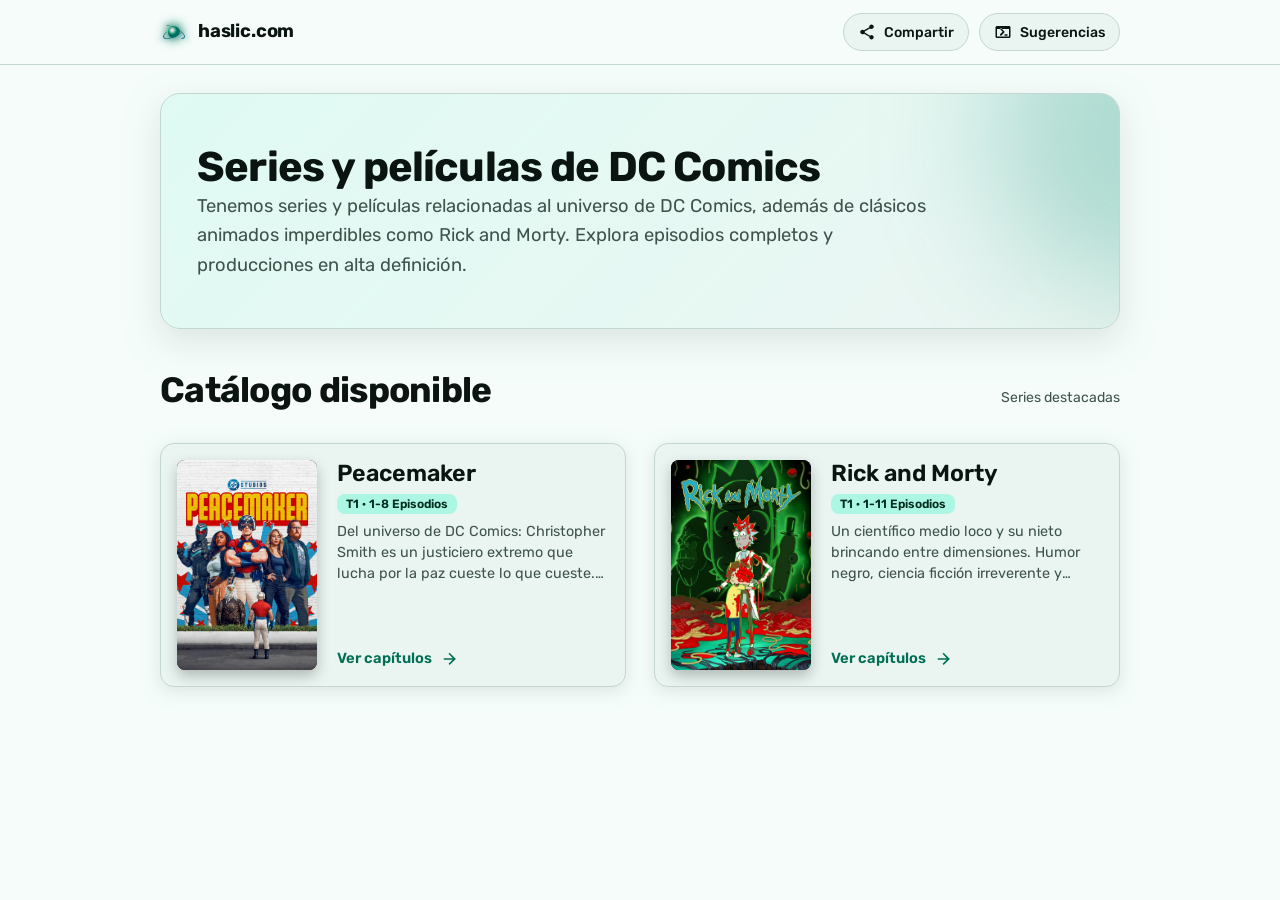
==== commit 6e68a1f1: "Optimizar carga instantanea de miniaturas con script de extraccion estatica y fallback ligero" ====
--- a/index.html
+++ b/index.html
@@ -9,8 +9,8 @@
   <link rel="preconnect" href="https://fonts.googleapis.com">
   <link rel="preconnect" href="https://fonts.gstatic.com" crossorigin>
   <link href="https://fonts.googleapis.com/css2?family=JetBrains+Mono:wght@400;600;700&family=Rubik:wght@400;500;600;700&display=swap" rel="stylesheet">
-  <script src="theme.js?v=9"></script>
-  <link rel="stylesheet" href="styles.css?v=9">
+  <script src="theme.js?v=11"></script>
+  <link rel="stylesheet" href="styles.css?v=11">
 </head>
 <body>
   <!-- Barra de navegación superior -->
@@ -126,8 +126,8 @@
   <!-- Notificación Toast -->
   <div class="toast" id="toast">Enlace copiado al portapapeles</div>
 
-  <script src="track.js?v=9"></script>
-  <script src="script.js?v=9"></script>
+  <script src="track.js?v=11"></script>
+  <script src="script.js?v=11"></script>
   <script>
     // Manejo de compartir página y toast
     (function() {
--- a/styles.css
+++ b/styles.css
@@ -1121,17 +1121,137 @@
   flex-shrink: 0;
 }
 
-@media (max-width: 600px) {
+@media (max-width: 640px) {
+  /* Navbar ultracompacto en móviles */
+  .site-nav {
+    height: 52px;
+  }
+  .nav-wrap {
+    height: 52px;
+    padding-inline: 12px;
+  }
+  .brand {
+    font-size: 1rem;
+    gap: 8px;
+  }
+  .brand-nexus {
+    width: 22px;
+    height: 22px;
+  }
+  .nexus-core {
+    width: 10px;
+    height: 10px;
+  }
+  .nexus-ring {
+    width: 19px;
+    height: 19px;
+  }
+  .nav-actions {
+    gap: 6px;
+  }
+  .nav-btn {
+    height: 32px;
+    padding: 0 10px;
+    font-size: 0.78rem;
+    gap: 4px;
+  }
+  .nav-btn svg {
+    width: 15px;
+    height: 15px;
+  }
+
+  /* Tarjeta de capítulo compacta y horizontal (sin desbordes verticales) */
   .ep-item {
-    flex-direction: column;
-    align-items: flex-start;
-    padding: 14px;
-    gap: 12px;
-  }
-  
+    flex-direction: row;
+    align-items: center;
+    justify-content: space-between;
+    padding: 10px 12px;
+    gap: 10px;
+    min-height: auto;
+  }
+
+  .ep-info {
+    gap: 10px;
+    min-width: 0;
+  }
+
+  .ep-thumb {
+    width: 88px;
+    height: 50px;
+    border-radius: 6px;
+  }
+
+  .ep-details {
+    min-width: 0;
+  }
+
+  .ep-title {
+    font-size: 0.88rem;
+    margin-bottom: 2px;
+  }
+
+  .ep-desc {
+    font-size: 0.76rem;
+    display: -webkit-box;
+    -webkit-line-clamp: 1;
+    -webkit-box-orient: vertical;
+    overflow: hidden;
+    line-height: 1.3;
+  }
+
   .ep-actions {
-    width: 100%;
-    justify-content: flex-end;
+    gap: 6px;
+  }
+
+  .ep-actions .btn {
+    height: 32px;
+    padding: 0 10px;
+    font-size: 0.78rem;
+    gap: 4px;
+  }
+
+  .ep-actions .btn svg {
+    width: 14px;
+    height: 14px;
+  }
+
+  .ep-actions .btn.ghost {
+    width: 32px;
+    padding: 0;
+  }
+
+  /* Ajustes de Hero en móvil */
+  .hero {
+    padding: 20px 16px;
+    margin-bottom: 24px;
+  }
+  .hero h1 {
+    font-size: 1.45rem;
+  }
+  .hero .lead {
+    font-size: 0.9rem;
+  }
+  .s-head {
+    gap: 16px;
+  }
+  .s-poster {
+    max-width: 130px;
+  }
+  .s-head h1.big {
+    font-size: 1.6rem;
+  }
+}
+
+@media (max-width: 380px) {
+  .nav-btn span {
+    display: none;
+  }
+  .nav-btn {
+    padding: 0 8px;
+  }
+  .ep-thumb {
+    width: 76px;
+    height: 44px;
   }
 }
 
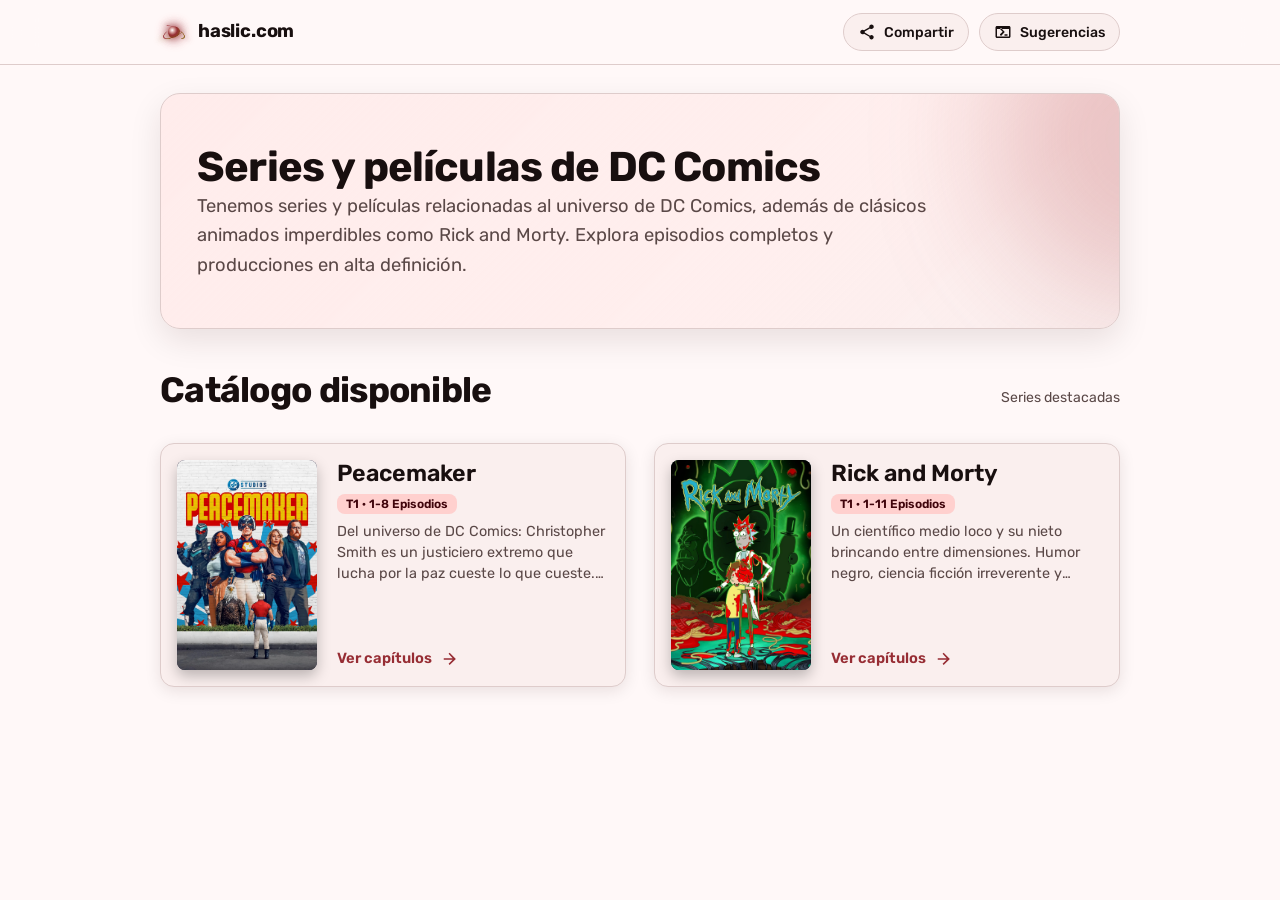
==== commit a455016a: "Corregir bloqueo de reproduccion por overlay de fallback y eliminar desbordes horizontales de capitu" ====
--- a/index.html
+++ b/index.html
@@ -9,8 +9,8 @@
   <link rel="preconnect" href="https://fonts.googleapis.com">
   <link rel="preconnect" href="https://fonts.gstatic.com" crossorigin>
   <link href="https://fonts.googleapis.com/css2?family=JetBrains+Mono:wght@400;600;700&family=Rubik:wght@400;500;600;700&display=swap" rel="stylesheet">
-  <script src="theme.js?v=11"></script>
-  <link rel="stylesheet" href="styles.css?v=11">
+  <script src="theme.js?v=12"></script>
+  <link rel="stylesheet" href="styles.css?v=12">
 </head>
 <body>
   <!-- Barra de navegación superior -->
@@ -126,8 +126,8 @@
   <!-- Notificación Toast -->
   <div class="toast" id="toast">Enlace copiado al portapapeles</div>
 
-  <script src="track.js?v=11"></script>
-  <script src="script.js?v=11"></script>
+  <script src="track.js?v=12"></script>
+  <script src="script.js?v=12"></script>
   <script>
     // Manejo de compartir página y toast
     (function() {
--- a/styles.css
+++ b/styles.css
@@ -905,6 +905,9 @@
 /* Selector de Temporadas y Lista de Episodios */
 .seasons-section {
   margin-top: 36px;
+  width: 100%;
+  max-width: 100%;
+  box-sizing: border-box;
 }
 
 .section-head {
@@ -950,21 +953,30 @@
 /* Lista de Episodios */
 .eps {
   list-style: none;
-  display: grid;
+  display: flex;
+  flex-direction: column;
   gap: 12px;
+  width: 100%;
+  max-width: 100%;
+  box-sizing: border-box;
 }
 
 .ep-item {
   background: var(--surface-card);
   border: 1px solid var(--outline-v);
   border-radius: var(--radius-md);
-  padding: 16px 20px;
+  padding: 14px 18px;
   display: flex;
   align-items: center;
   justify-content: space-between;
   gap: 16px;
+  width: 100%;
+  max-width: 100%;
+  box-sizing: border-box;
   transition: all 0.25s ease;
   animation: slideUp 0.4s ease backwards;
+  cursor: pointer;
+  overflow: hidden;
 }
 
 .ep-item:hover {
@@ -984,8 +996,9 @@
   display: flex;
   align-items: center;
   gap: 16px;
-  flex: 1;
+  flex: 1 1 0;
   min-width: 0;
+  overflow: hidden;
 }
 
 .ep-thumb {
@@ -1000,15 +1013,7 @@
   display: flex;
   align-items: center;
   justify-content: center;
-  cursor: pointer;
   transition: all 0.25s ease;
-}
-
-@media (max-width: 540px) {
-  .ep-thumb {
-    width: 92px;
-    height: 52px;
-  }
 }
 
 .ep-thumb-img {
@@ -1077,31 +1082,47 @@
   transform: scale(1.15);
 }
 
-.ep-num {
-  font: 700 1.1rem var(--mono);
-  color: var(--primary);
-  background: color-mix(in srgb, var(--primary-c) 40%, transparent);
-  width: 42px;
-  height: 42px;
-  border-radius: var(--radius-sm);
-  display: flex;
-  align-items: center;
-  justify-content: center;
-  flex-shrink: 0;
-}
-
 .ep-details {
+  flex: 1 1 0;
   min-width: 0;
-}
-
-.ep-title {
-  font-size: 1.05rem;
+  overflow: hidden;
+}
+
+.ep-title-line {
+  display: flex;
+  align-items: center;
+  gap: 8px;
+  min-width: 0;
+  overflow: hidden;
+}
+
+.ep-title-text {
+  font-size: 1.02rem;
   font-weight: 600;
   color: var(--on-surface);
-  margin-bottom: 2px;
   white-space: nowrap;
   overflow: hidden;
   text-overflow: ellipsis;
+  display: block;
+  min-width: 0;
+  flex: 1 1 auto;
+}
+
+.ep-meta-line {
+  display: flex;
+  align-items: center;
+  gap: 8px;
+  margin-top: 3px;
+  font-size: 0.84rem;
+  color: var(--on-surface-v);
+}
+
+.ep-tag-num {
+  font: 600 0.75rem var(--mono);
+  color: var(--primary);
+  background: var(--primary-c);
+  padding: 1px 6px;
+  border-radius: 4px;
 }
 
 .ep-desc {
@@ -1112,6 +1133,7 @@
   -webkit-box-orient: vertical;
   overflow: hidden;
   line-height: 1.4;
+  margin-top: 4px;
 }
 
 .ep-actions {
@@ -1121,7 +1143,39 @@
   flex-shrink: 0;
 }
 
+.ep-btn-play {
+  height: 38px;
+  padding: 0 16px;
+  font-size: 0.88rem;
+  gap: 6px;
+}
+
+.ep-btn-play svg {
+  width: 16px;
+  height: 16px;
+}
+
+.ep-btn-dl {
+  height: 38px;
+  width: 38px;
+  padding: 0;
+  display: inline-flex;
+  align-items: center;
+  justify-content: center;
+}
+
+.ep-btn-dl svg {
+  width: 18px;
+  height: 18px;
+}
+
 @media (max-width: 640px) {
+  /* Envoltorio responsivo en pantallas pequeñas */
+  .wrap {
+    width: min(960px, 100% - 20px);
+    padding-block: 16px 44px;
+  }
+
   /* Navbar ultracompacto en móviles */
   .site-nav {
     height: 52px;
@@ -1160,64 +1214,91 @@
     height: 15px;
   }
 
-  /* Tarjeta de capítulo compacta y horizontal (sin desbordes verticales) */
+  /* Tarjeta de capítulo 100% adaptativa sin desborde horizontal ni vertical */
   .ep-item {
     flex-direction: row;
     align-items: center;
     justify-content: space-between;
     padding: 10px 12px;
     gap: 10px;
+    width: 100%;
+    max-width: 100%;
     min-height: auto;
+    box-sizing: border-box;
+    overflow: hidden;
   }
 
   .ep-info {
     gap: 10px;
+    flex: 1 1 0;
     min-width: 0;
+    overflow: hidden;
   }
 
   .ep-thumb {
-    width: 88px;
-    height: 50px;
+    width: 82px;
+    height: 48px;
     border-radius: 6px;
+    flex-shrink: 0;
   }
 
   .ep-details {
+    flex: 1 1 0;
     min-width: 0;
-  }
-
-  .ep-title {
+    overflow: hidden;
+  }
+
+  .ep-title-line {
+    min-width: 0;
+    overflow: hidden;
+  }
+
+  .ep-title-text {
     font-size: 0.88rem;
-    margin-bottom: 2px;
-  }
-
+    line-height: 1.25;
+    white-space: nowrap;
+    overflow: hidden;
+    text-overflow: ellipsis;
+    max-width: 100%;
+  }
+
+  .ep-meta-line {
+    font-size: 0.74rem;
+    gap: 6px;
+    margin-top: 2px;
+  }
+
+  .ep-tag-num {
+    font-size: 0.7rem;
+    padding: 1px 4px;
+  }
+
+  /* Ocultar descripción larga en móvil para mantener la tarjeta perfectamente horizontal */
   .ep-desc {
-    font-size: 0.76rem;
-    display: -webkit-box;
-    -webkit-line-clamp: 1;
-    -webkit-box-orient: vertical;
-    overflow: hidden;
-    line-height: 1.3;
+    display: none;
   }
 
   .ep-actions {
-    gap: 6px;
-  }
-
-  .ep-actions .btn {
-    height: 32px;
-    padding: 0 10px;
-    font-size: 0.78rem;
     gap: 4px;
-  }
-
-  .ep-actions .btn svg {
-    width: 14px;
-    height: 14px;
-  }
-
-  .ep-actions .btn.ghost {
-    width: 32px;
-    padding: 0;
+    flex-shrink: 0;
+  }
+
+  /* Ocultar botón de descarga en celular para liberar espacio al título */
+  .ep-btn-dl {
+    display: none !important;
+  }
+
+  /* Botón de reproducción compacto */
+  .ep-btn-play {
+    height: 32px !important;
+    padding: 0 10px !important;
+    font-size: 0.78rem !important;
+    gap: 4px !important;
+  }
+
+  .ep-btn-play svg {
+    width: 14px !important;
+    height: 14px !important;
   }
 
   /* Ajustes de Hero en móvil */
@@ -1240,18 +1321,60 @@
   .s-head h1.big {
     font-size: 1.6rem;
   }
-}
-
-@media (max-width: 380px) {
+
+  /* Reproductor teatral en móvil */
+  .theater-player-container {
+    margin-bottom: 24px;
+    border-radius: var(--radius-sm);
+  }
+  .player-header {
+    padding: 8px 12px;
+  }
+  .player-title {
+    max-width: calc(100% - 36px);
+    overflow: hidden;
+    text-overflow: ellipsis;
+    white-space: nowrap;
+    font-size: 0.82rem;
+  }
+  .player-nav-controls {
+    padding: 8px 12px;
+  }
+  .player-nav-controls .btn {
+    height: 32px !important;
+    padding: 0 10px !important;
+    font-size: 0.78rem !important;
+  }
+}
+
+@media (max-width: 400px) {
+  .wrap {
+    width: min(960px, 100% - 16px);
+  }
   .nav-btn span {
     display: none;
   }
   .nav-btn {
     padding: 0 8px;
   }
+  .ep-item {
+    padding: 8px 10px;
+    gap: 8px;
+  }
   .ep-thumb {
-    width: 76px;
-    height: 44px;
+    width: 74px;
+    height: 42px;
+  }
+  .ep-title-text {
+    font-size: 0.84rem;
+  }
+  .ep-btn-play span {
+    display: none;
+  }
+  .ep-btn-play {
+    width: 32px !important;
+    padding: 0 !important;
+    justify-content: center !important;
   }
 }
 
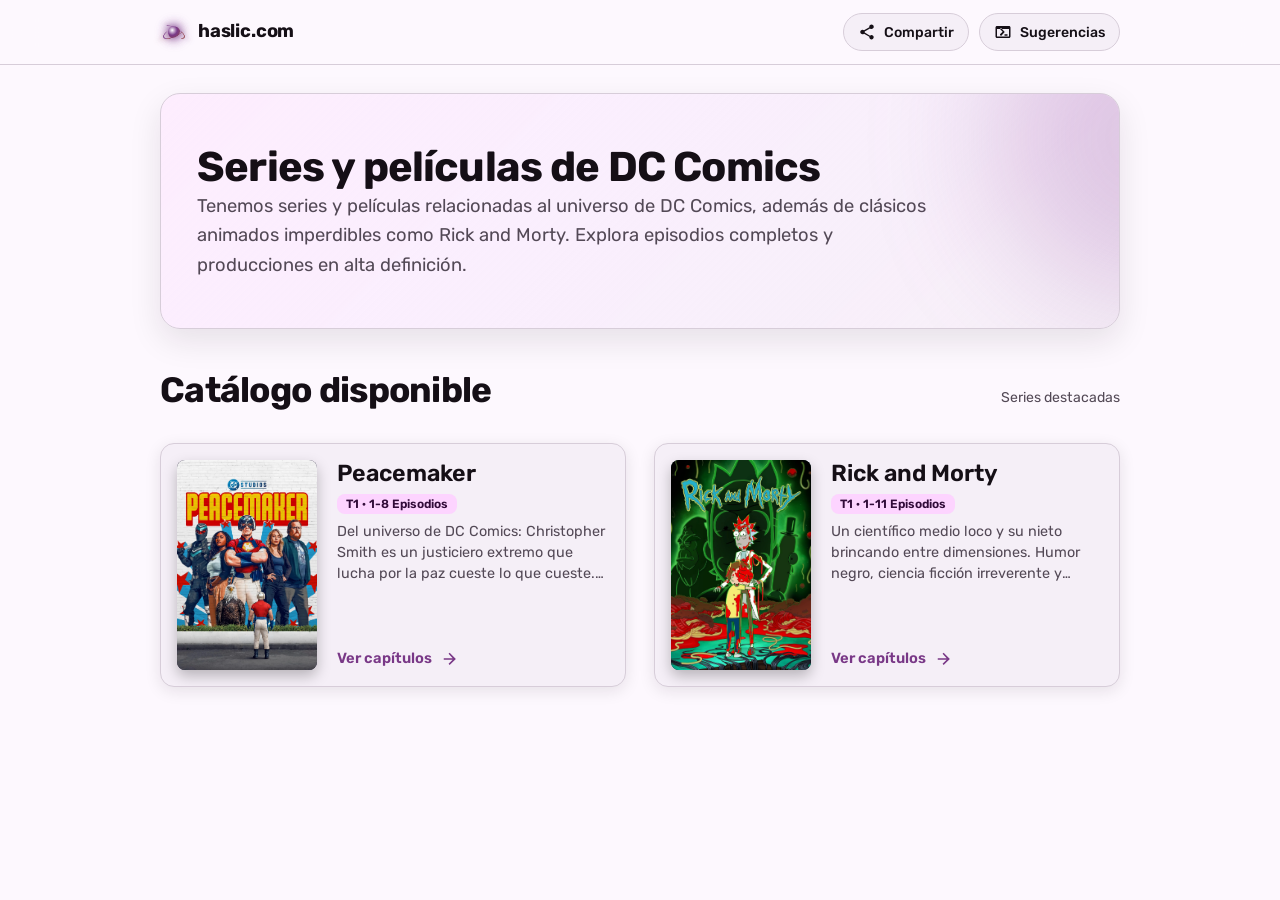
==== commit ad13f9da: "Agregar sitemap.xml, robots.txt, favicon.svg y metaetiquetas SEO Open Graph para compartir en redes " ====
--- a/index.html
+++ b/index.html
@@ -3,9 +3,26 @@
 <head>
   <meta charset="utf-8">
   <meta name="viewport" content="width=device-width, initial-scale=1">
-  <title>haslic.com · Series y Películas</title>
-  <meta name="description" content="Catálogo de series y producciones de DC Comics y animación.">
+  <title>haslic.com · Series y Películas de DC Comics y Animación</title>
+  <meta name="description" content="Catálogo de series y producciones de DC Comics y animación en alta definición. Disfruta de Peacemaker, Rick and Morty y más.">
   <meta name="theme-color" content="#006A60">
+  <link rel="icon" type="image/svg+xml" href="favicon.svg">
+  <link rel="canonical" href="https://hasclic.com/">
+
+  <!-- Open Graph / Tarjetas para WhatsApp, Facebook, Discord, etc. -->
+  <meta property="og:type" content="website">
+  <meta property="og:url" content="https://hasclic.com/">
+  <meta property="og:site_name" content="haslic.com">
+  <meta property="og:title" content="haslic.com · Series y Películas">
+  <meta property="og:description" content="Catálogo de series de DC Comics y animación en HD. Peacemaker Temporada 1, Rick and Morty y más.">
+  <meta property="og:image" content="https://hasclic.com/img/peacemaker.jpg">
+
+  <!-- Twitter Card -->
+  <meta name="twitter:card" content="summary_large_image">
+  <meta name="twitter:url" content="https://hasclic.com/">
+  <meta name="twitter:title" content="haslic.com · Series y Películas">
+  <meta name="twitter:description" content="Catálogo de series de DC Comics y animación en HD. Peacemaker Temporada 1, Rick and Morty y más.">
+  <meta name="twitter:image" content="https://hasclic.com/img/peacemaker.jpg">
   <link rel="preconnect" href="https://fonts.googleapis.com">
   <link rel="preconnect" href="https://fonts.gstatic.com" crossorigin>
   <link href="https://fonts.googleapis.com/css2?family=JetBrains+Mono:wght@400;600;700&family=Rubik:wght@400;500;600;700&display=swap" rel="stylesheet">
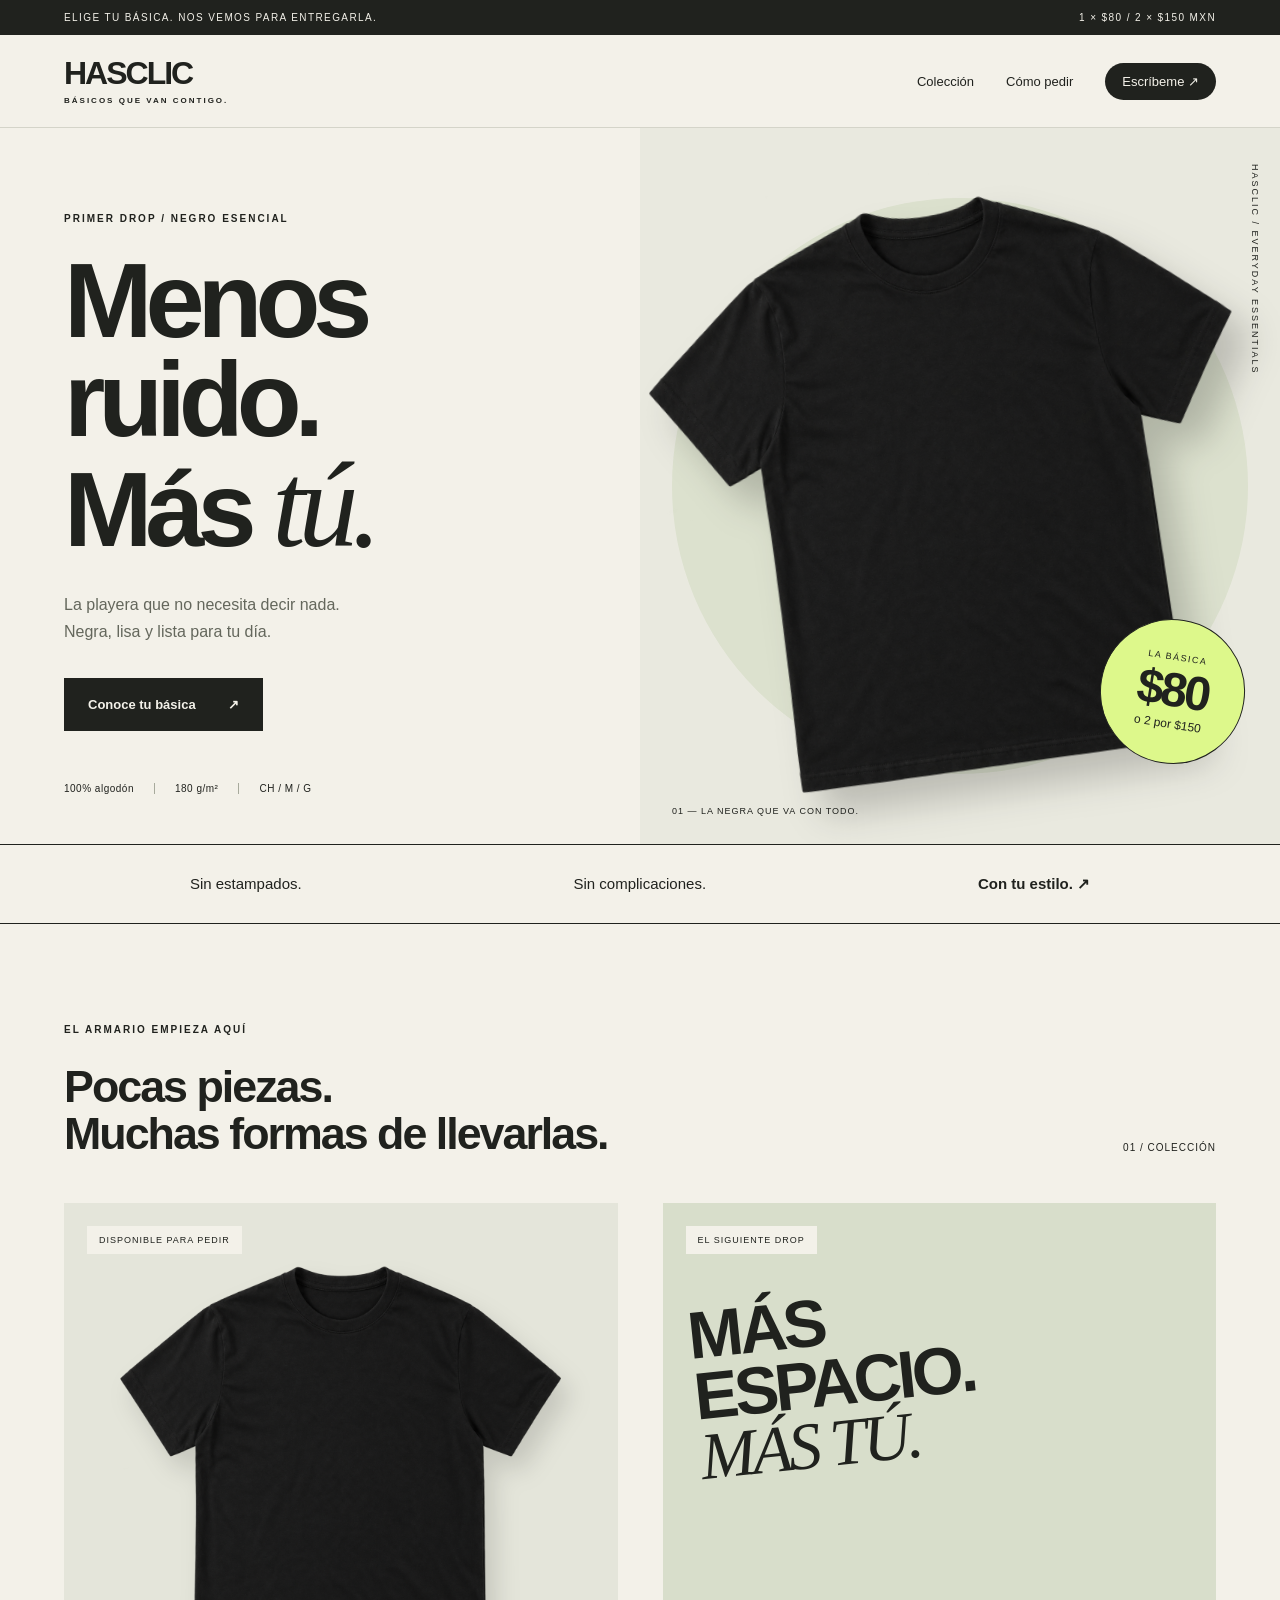
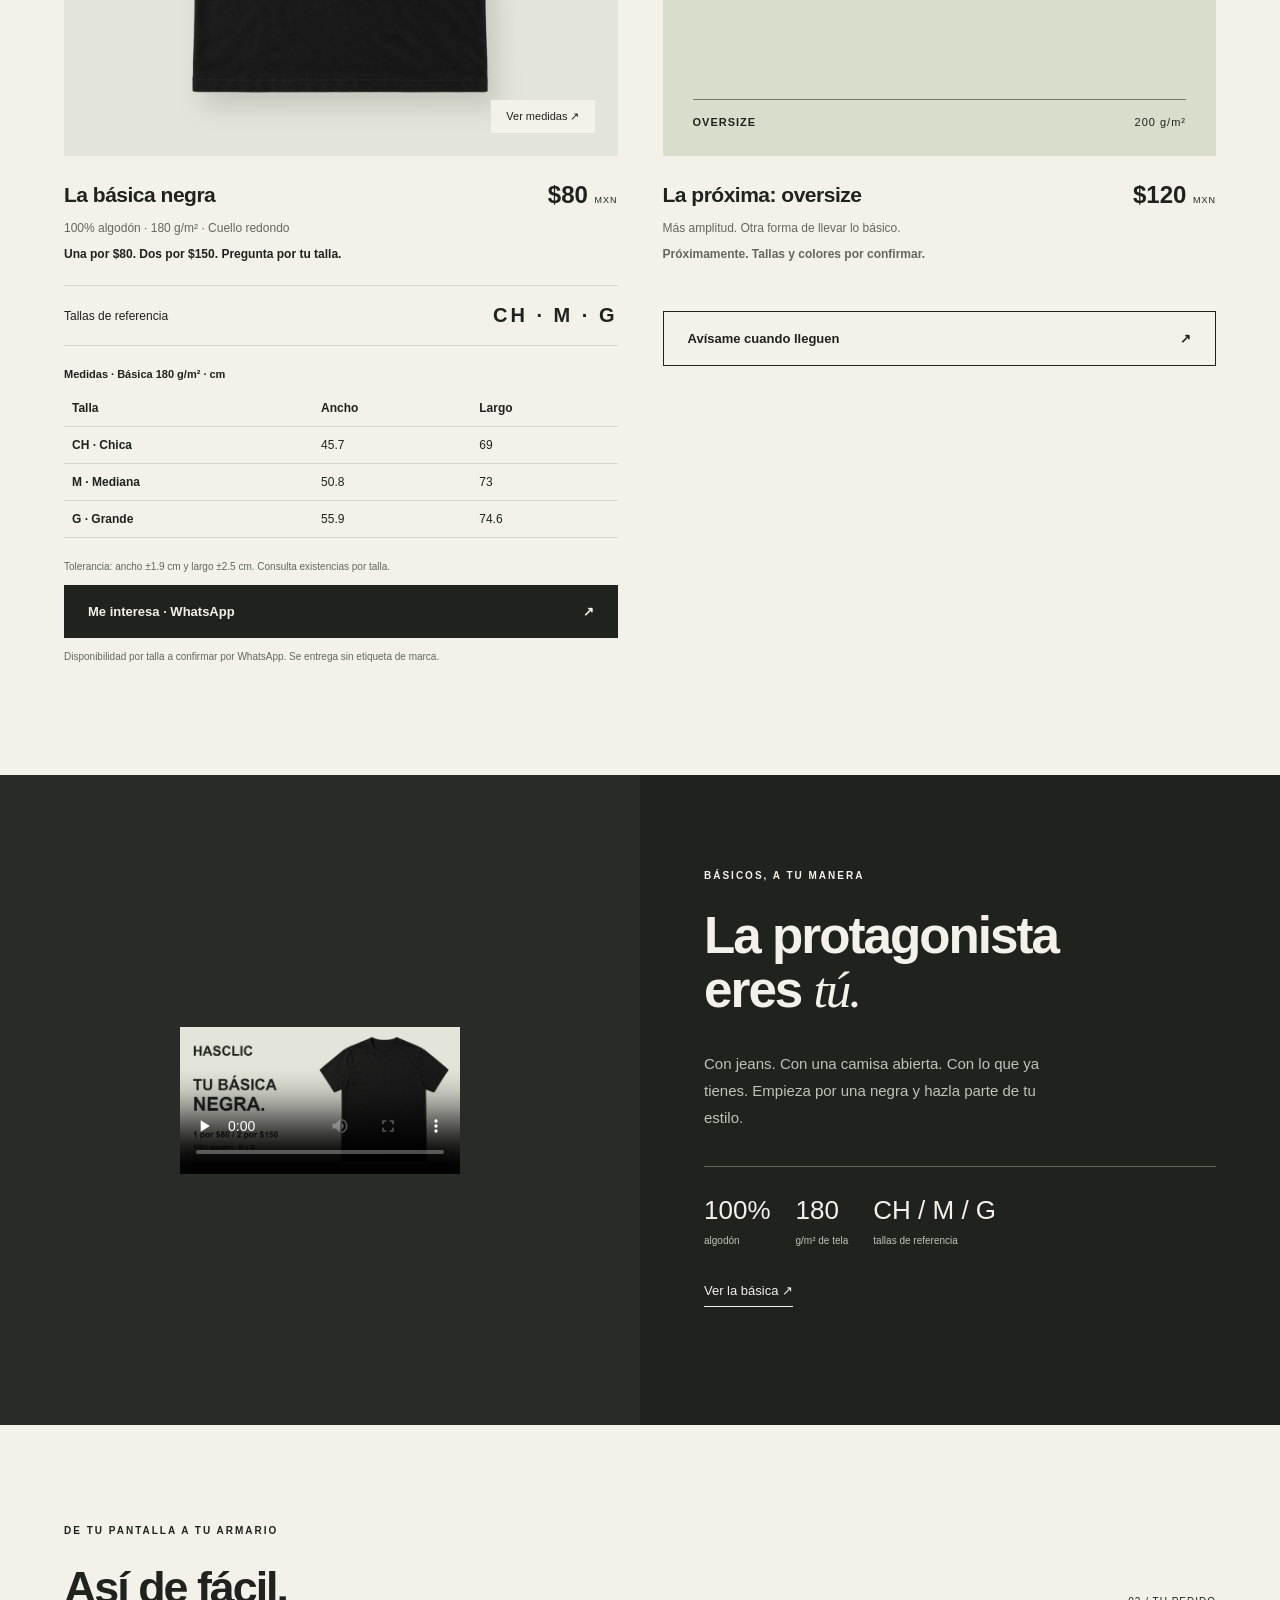
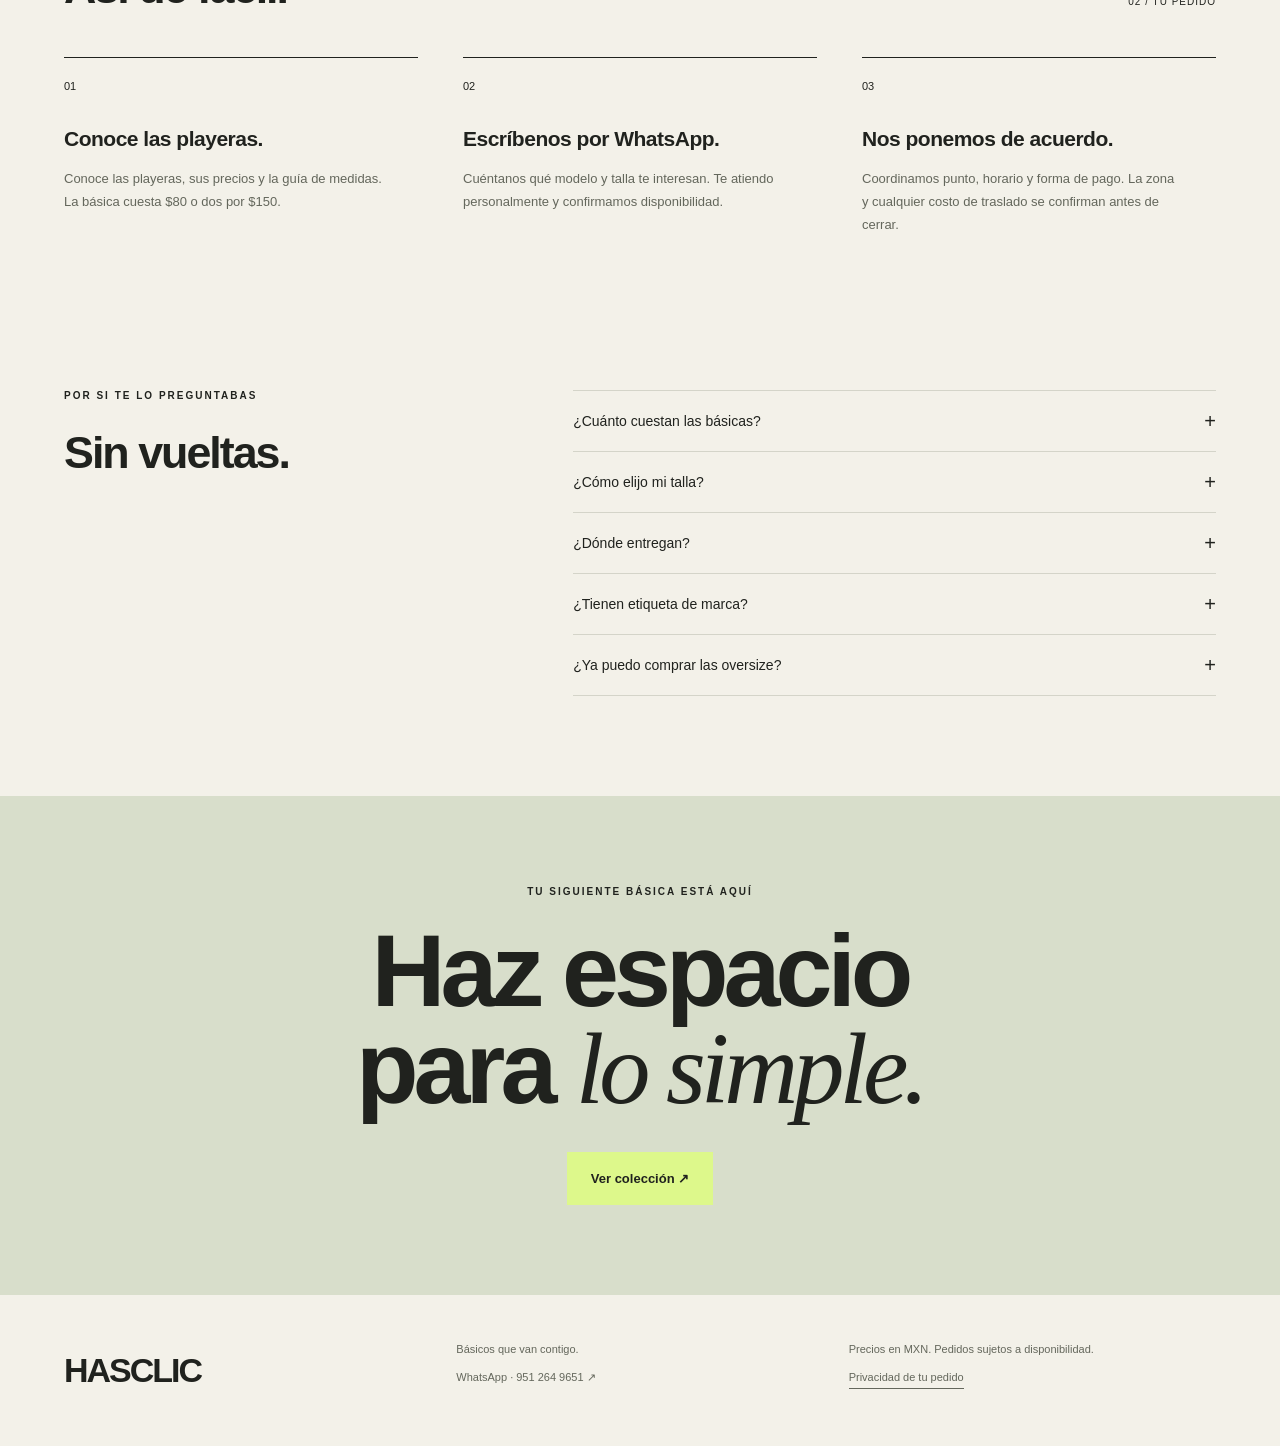
==== commit f3f60c6f: "tienda" ====
--- a/index.html
+++ b/index.html
@@ -1,178 +1,30 @@
 <!doctype html>
-<html lang="es">
+<html lang="es-MX">
 <head>
-  <meta charset="utf-8">
-  <meta name="viewport" content="width=device-width, initial-scale=1">
-  <title>haslic.com · Series y Películas de DC Comics y Animación</title>
-  <meta name="description" content="Catálogo de series y producciones de DC Comics y animación en alta definición. Disfruta de Peacemaker, Rick and Morty y más.">
-  <meta name="theme-color" content="#006A60">
-  <link rel="icon" type="image/svg+xml" href="favicon.svg">
-  <link rel="canonical" href="https://hasclic.com/">
-
-  <!-- Open Graph / Tarjetas para WhatsApp, Facebook, Discord, etc. -->
-  <meta property="og:type" content="website">
-  <meta property="og:url" content="https://hasclic.com/">
-  <meta property="og:site_name" content="haslic.com">
-  <meta property="og:title" content="haslic.com · Series y Películas">
-  <meta property="og:description" content="Catálogo de series de DC Comics y animación en HD. Peacemaker Temporada 1, Rick and Morty y más.">
-  <meta property="og:image" content="https://hasclic.com/img/peacemaker.jpg">
-
-  <!-- Twitter Card -->
-  <meta name="twitter:card" content="summary_large_image">
-  <meta name="twitter:url" content="https://hasclic.com/">
-  <meta name="twitter:title" content="haslic.com · Series y Películas">
-  <meta name="twitter:description" content="Catálogo de series de DC Comics y animación en HD. Peacemaker Temporada 1, Rick and Morty y más.">
-  <meta name="twitter:image" content="https://hasclic.com/img/peacemaker.jpg">
-  <link rel="preconnect" href="https://fonts.googleapis.com">
-  <link rel="preconnect" href="https://fonts.gstatic.com" crossorigin>
-  <link href="https://fonts.googleapis.com/css2?family=JetBrains+Mono:wght@400;600;700&family=Rubik:wght@400;500;600;700&display=swap" rel="stylesheet">
-  <script src="theme.js?v=12"></script>
-  <link rel="stylesheet" href="styles.css?v=12">
+<meta charset="utf-8"><meta name="viewport" content="width=device-width, initial-scale=1">
+<title>HASCLIC — Básicos que van contigo</title>
+<meta name="description" content="Playeras negras 100% algodón: una por $80 o dos por $150. Tallas CH, M y G. Entrega personal en punto a acordar. Pide por WhatsApp.">
+<meta name="theme-color" content="#f3f1e9"><link rel="icon" href="favicon.svg" type="image/svg+xml"><link rel="canonical" href="https://hasclic.com/">
+<meta property="og:title" content="HASCLIC — Tu básica negra"><meta property="og:description" content="1 por $80 · 2 por $150. Algodón, tallas CH, CH, M y G. Consulta la tuya por WhatsApp."><meta property="og:image" content="https://hasclic.com/assets/social.jpg"><meta property="og:type" content="website"><meta property="og:url" content="https://hasclic.com/">
+<link rel="stylesheet" href="styles.css"><script src="script.js" defer></script>
 </head>
 <body>
-  <!-- Barra de navegación superior -->
-  <header class="site-nav">
-    <div class="nav-wrap">
-      <a class="brand" href="index.html">
-        <div class="brand-nexus" aria-hidden="true">
-          <div class="nexus-glow"></div>
-          <div class="nexus-ring ring-1"></div>
-          <div class="nexus-ring ring-2"></div>
-          <div class="nexus-core"></div>
-        </div>
-        <span>haslic.com</span>
-      </a>
-      <nav class="nav-actions">
-        <button type="button" class="nav-btn" id="share-page-btn" title="Compartir página" aria-label="Compartir página">
-          <svg viewBox="0 0 24 24">
-            <path d="M18 16.08c-.76 0-1.44.3-1.96.77L8.91 12.7c.05-.23.09-.46.09-.7s-.04-.47-.09-.7l7.05-4.11c.54.5 1.25.81 2.04.81 1.66 0 3-1.34 3-3s-1.34-3-3-3-3 1.34-3 3c0 .24.04.47.09.7L8.04 9.81C7.5 9.31 6.79 9 6 9c-1.66 0-3 1.34-3 3s1.34 3 3 3c.79 0 1.5-.31 2.04-.81l7.12 4.16c-.05.21-.08.43-.08.65 0 1.61 1.31 2.92 2.92 2.92s2.92-1.31 2.92-2.92c0-1.61-1.31-2.92-2.92-2.92z"/>
-          </svg>
-          <span>Compartir</span>
-        </button>
-        <button type="button" class="nav-btn" id="open-term" title="Abrir buzón de sugerencias" aria-label="Abrir sugerencias">
-          <svg viewBox="0 0 24 24">
-            <path d="M20 4H4c-1.1 0-2 .9-2 2v12c0 1.1.9 2 2 2h16c1.1 0 2-.9 2-2V6c0-1.1-.9-2-2-2zm0 14H4V8h16v10zm-12-3l3.5-3.5L8 8l1.41-1.41L14.33 12l-4.92 5.41L8 16zm6 0h4v2h-4v-2z"/>
-          </svg>
-          <span>Sugerencias</span>
-        </button>
-      </nav>
-    </div>
-  </header>
+<a class="skip" href="#coleccion">Ir a la colección</a>
+<div class="announcement">ELIGE TU BÁSICA. NOS VEMOS PARA ENTREGARLA. <span>1 × $80 / 2 × $150 MXN</span></div>
+<header class="nav"><a class="wordmark" href="#" aria-label="HASCLIC, inicio">HASCLIC<span>BÁSICOS QUE VAN CONTIGO.</span></a><nav aria-label="Principal"><a href="#coleccion">Colección</a><a href="#como-pedir">Cómo pedir</a><a class="contact-nav" href="https://wa.me/529512649651" target="_blank" rel="noopener">Escríbeme ↗</a></nav></header>
+<main>
+<section class="hero" aria-labelledby="hero-title"><div class="hero-copy"><p class="eyebrow">PRIMER DROP / NEGRO ESENCIAL</p><h1 id="hero-title">Menos ruido.<br>Más <em>tú.</em></h1><p class="intro">La playera que no necesita decir nada.<br>Negra, lisa y lista para tu día.</p><a class="button dark" href="#coleccion">Conoce tu básica <span aria-hidden="true">↗</span></a><div class="hero-meta"><span>100% algodón</span><span>180 g/m²</span><span>CH / M / G</span></div></div><div class="hero-product"><div class="hero-disc"></div><span class="vertical-label">HASCLIC / EVERYDAY ESSENTIALS</span><img src="assets/basica-negra.png" alt="Playera negra lisa, manga corta y cuello redondo" fetchpriority="high" width="1254" height="1254"><div class="price-sticker"><small>LA BÁSICA</small><strong>$80</strong><span>o 2 por $150</span></div><p class="product-note">01 — LA NEGRA QUE VA CON TODO.</p></div></section>
+<div class="statement"><span>Sin estampados.</span><span>Sin complicaciones.</span><strong>Con tu estilo. ↗</strong></div>
+<section class="collection wrap" id="coleccion"><div class="section-head"><div><p class="eyebrow">EL ARMARIO EMPIEZA AQUÍ</p><h2>Pocas piezas.<br>Muchas formas de llevarlas.</h2></div><span class="section-num">01 / COLECCIÓN</span></div>
+<div class="product-grid"><article class="product-card"><div class="product-image"><span class="tag">DISPONIBLE PARA PEDIR</span><img src="assets/basica-negra.png" alt="Básica negra de algodón" width="1254" height="1254" loading="lazy"><button class="detail-link" id="size-open">Ver medidas ↗</button></div><div class="product-heading"><h3>La básica negra</h3><strong>$80 <small>MXN</small></strong></div><p class="product-description">100% algodón · 180 g/m² · Cuello redondo</p><p class="offer">Una por $80. Dos por $150. Pregunta por tu talla.</p><div class="available-sizes"><span>Tallas de referencia</span><strong>CH · M · G</strong></div><table class="product-measures"><caption>Medidas · Básica 180 g/m² · cm</caption><thead><tr><th>Talla</th><th>Ancho</th><th>Largo</th></tr></thead><tbody><tr><th>CH · Chica</th><td>45.7</td><td>69</td></tr><tr><th>M · Mediana</th><td>50.8</td><td>73</td></tr><tr><th>G · Grande</th><td>55.9</td><td>74.6</td></tr></tbody></table><p class="micro">Tolerancia: ancho ±1.9 cm y largo ±2.5 cm. Consulta existencias por talla.</p><a class="button dark contact-product" href="https://wa.me/529512649651?text=Hola%2C%20me%20interesa%20la%20b%C3%A1sica%20negra%20de%20180%20g.%20%C2%BFQu%C3%A9%20tallas%20tienes%20disponibles%3F" target="_blank" rel="noopener">Me interesa · WhatsApp <span>↗</span></a><p class="micro">Disponibilidad por talla a confirmar por WhatsApp. Se entrega sin etiqueta de marca.</p></article>
+<article class="product-card upcoming"><div class="upcoming-art"><span class="tag">EL SIGUIENTE DROP</span><div class="oversize-type">MÁS<br>ESPACIO.<br><i>MÁS TÚ.</i></div><div class="upcoming-spec"><strong>OVERSIZE</strong><span>200 g/m²</span></div></div><div class="product-heading"><h3>La próxima: oversize</h3><strong>$120 <small>MXN</small></strong></div><p class="product-description">Más amplitud. Otra forma de llevar lo básico.</p><p class="offer muted">Próximamente. Tallas y colores por confirmar.</p><a class="button outline" id="notify" href="https://wa.me/529512649651?text=Hola%2C%20me%20interesan%20las%20oversize%20de%20%24120.%20%C2%BFMe%20avisas%20cuando%20lleguen%3F" target="_blank" rel="noopener">Avísame cuando lleguen <span>↗</span></a></article></div></section>
+<section class="editorial"><div class="film"><video controls playsinline preload="none" poster="assets/social.jpg" aria-label="Video de la básica negra HASCLIC"><source src="assets/basica-video.mp4" type="video/mp4"></video></div><div class="editorial-copy"><p class="eyebrow">BÁSICOS, A TU MANERA</p><h2>La protagonista<br>eres <em>tú.</em></h2><p>Con jeans. Con una camisa abierta. Con lo que ya tienes. Empieza por una negra y hazla parte de tu estilo.</p><div class="spec-list"><div><strong>100%</strong><span>algodón</span></div><div><strong>180</strong><span>g/m² de tela</span></div><div><strong>CH / M / G</strong><span>tallas de referencia</span></div></div><a class="text-link" href="#coleccion">Ver la básica ↗</a></div></section>
+<section class="how wrap" id="como-pedir"><div class="section-head"><div><p class="eyebrow">DE TU PANTALLA A TU ARMARIO</p><h2>Así de fácil.</h2></div><span class="section-num">02 / TU PEDIDO</span></div><div class="steps"><article><span>01</span><h3>Conoce las playeras.</h3><p>Conoce las playeras, sus precios y la guía de medidas. La básica cuesta $80 o dos por $150.</p></article><article><span>02</span><h3>Escríbenos por WhatsApp.</h3><p>Cuéntanos qué modelo y talla te interesan. Te atiendo personalmente y confirmamos disponibilidad.</p></article><article><span>03</span><h3>Nos ponemos de acuerdo.</h3><p>Coordinamos punto, horario y forma de pago. La zona y cualquier costo de traslado se confirman antes de cerrar.</p></article></div></section>
+<section class="faq wrap"><div><p class="eyebrow">POR SI TE LO PREGUNTABAS</p><h2>Sin vueltas.</h2></div><div class="questions"><details><summary>¿Cuánto cuestan las básicas?</summary><p>Una por $80 y dos por $150 MXN. Cada par de básicas cuesta $150; si llevas una pieza adicional, cuesta $80. Puedes mezclar tallas CH, M y G.</p></details><details><summary>¿Cómo elijo mi talla?</summary><p>Compara con una playera extendida que ya te quede bien. CH: ancho 45.7 cm y largo 69 cm. M: ancho 50.8 cm y largo 73 cm. G: ancho 55.9 cm y largo 74.6 cm. Son medidas de referencia, con tolerancia de ±1.9 cm de ancho y ±2.5 cm de largo. <button class="inline-button" id="size-open-2">Abrir guía de medidas</button></p></details><details><summary>¿Dónde entregan?</summary><p>Hacemos entregas personales. Escríbenos tu zona para confirmar cobertura, punto, horario y si aplica costo de traslado. No se incluye un envío nacional en el precio de las prendas.</p></details><details><summary>¿Tienen etiqueta de marca?</summary><p>Estas básicas son prendas Eurocotton cuya etiqueta de marca fue retirada. HASCLIC es la tienda que las selecciona y vende; no las presentamos como fabricación propia.</p></details><details><summary>¿Ya puedo comprar las oversize?</summary><p>Todavía no. El siguiente modelo será oversize de 200 g/m² a $120. Puedes escribirnos para pedir que te avisemos cuando llegue y conocer tallas y colores.</p></details></div></section>
+<section class="last-call"><p class="eyebrow">TU SIGUIENTE BÁSICA ESTÁ AQUÍ</p><h2>Haz espacio<br>para <em>lo simple.</em></h2><a class="button lime" href="#coleccion">Ver colección ↗</a></section>
+</main>
+<footer class="wrap"><a class="footer-mark" href="#">HASCLIC</a><div><p>Básicos que van contigo.</p><a href="https://wa.me/529512649651" target="_blank" rel="noopener">WhatsApp · 951 264 9651 ↗</a></div><div><p>Precios en MXN. Pedidos sujetos a disponibilidad.</p><button class="inline-button" id="privacy-open">Privacidad de tu pedido</button></div></footer>
+<dialog id="sizes" aria-labelledby="sizes-title"><div class="dialog-head"><h2 id="sizes-title">Encuentra tu talla.</h2><button class="icon-button" data-close="sizes" aria-label="Cerrar medidas">✕</button></div><p>Básica de 180 g/m². Medidas de la prenda extendida, en centímetros.</p><table><thead><tr><th>Talla</th><th>Ancho</th><th>Largo</th></tr></thead><tbody><tr><th>CH · Chica</th><td>45.7</td><td>69</td></tr><tr><th>M · Mediana</th><td>50.8</td><td>73</td></tr><tr><th>G · Grande</th><td>55.9</td><td>74.6</td></tr></tbody></table><p>El ancho se toma de axila a axila. El largo, del punto más alto del hombro al borde inferior.</p><p class="micro">Medidas de referencia. Tolerancia: ancho ±1.9 cm; largo ±2.5 cm. Pide que confirmemos las medidas de tu pieza por WhatsApp.</p></dialog>
+<dialog id="privacy" aria-labelledby="privacy-title"><div class="dialog-head"><h2 id="privacy-title">Tu pedido, en privado.</h2><button class="icon-button" data-close="privacy" aria-label="Cerrar privacidad">✕</button></div><p>Esta página es un catálogo informativo. No permite comprar, pagar ni reservar prendas en línea y no guarda una bolsa de compra.</p><p>Al pulsar un botón de contacto se abre WhatsApp. Ahí te atiendo personalmente para consultar disponibilidad y acordar la compra, entrega y pago; comparte únicamente los datos necesarios.</p><p>No solicitamos datos de tarjeta en esta página ni usamos herramientas de seguimiento publicitario. El servidor de alojamiento puede registrar accesos técnicos. Puedes solicitar aclaraciones o eliminación de los datos de tu pedido al <a href="https://wa.me/529512649651">951 264 9651</a>.</p></dialog>
 
-  <main class="wrap">
-    <!-- Hero / Presentación enfocado en Universo DC y clásicos -->
-    <section class="hero">
-      <h1>Series y películas de DC Comics</h1>
-      <p class="lead">Tenemos series y películas relacionadas al universo de DC Comics, además de clásicos animados imperdibles como Rick and Morty. Explora episodios completos y producciones en alta definición.</p>
-    </section>
-
-    <!-- Catálogo de Contenido -->
-    <section class="shows-section" id="series">
-      <div class="shows-header">
-        <h2>Catálogo disponible</h2>
-        <span class="meta">Series destacadas</span>
-      </div>
-
-      <ul class="shows" id="shows-list">
-        <!-- Peacemaker (DC Comics) -->
-        <li class="show-item">
-          <a class="show" href="series.html?s=peace" data-ev="abrir_serie" data-det="peace">
-            <div class="cover art-peace">
-              <img src="img/peacemaker.jpg" alt="Peacemaker" loading="lazy" onerror="this.remove()">
-              <span>Peacemaker</span>
-            </div>
-            <div class="txt">
-              <div>
-                <h3>Peacemaker</h3>
-                <div class="badge-row">
-                  <span class="badge badge-primary">T1 · 1-8 Episodios</span>
-                </div>
-                <p>Del universo de DC Comics: Christopher Smith es un justiciero extremo que lucha por la paz cueste lo que cueste. Acción desatada, chistes pesados y una trama repleta de adrenalina.</p>
-              </div>
-              <span class="go-btn">
-                Ver capítulos
-                <svg width="18" height="18" viewBox="0 0 24 24" fill="currentColor">
-                  <path d="M5 13h11.86l-5.43 5.43 1.42 1.42L21.14 12l-8.29-8.29-1.42 1.42L16.86 11H5v2z"/>
-                </svg>
-              </span>
-            </div>
-          </a>
-        </li>
-
-        <!-- Rick and Morty -->
-        <li class="show-item">
-          <a class="show" href="series.html?s=rick" data-ev="abrir_serie" data-det="rick">
-            <div class="cover art-rick">
-              <img src="img/rick-and-morty.jpg" alt="Rick and Morty" loading="lazy" onerror="this.remove()">
-              <span>Rick and Morty</span>
-            </div>
-            <div class="txt">
-              <div>
-                <h3>Rick and Morty</h3>
-                <div class="badge-row">
-                  <span class="badge badge-primary">T1 · 1-11 Episodios</span>
-                </div>
-                <p>Un científico medio loco y su nieto brincando entre dimensiones. Humor negro, ciencia ficción irreverente y aventuras intergalácticas inolvidables.</p>
-              </div>
-              <span class="go-btn">
-                Ver capítulos
-                <svg width="18" height="18" viewBox="0 0 24 24" fill="currentColor">
-                  <path d="M5 13h11.86l-5.43 5.43 1.42 1.42L21.14 12l-8.29-8.29-1.42 1.42L16.86 11H5v2z"/>
-                </svg>
-              </span>
-            </div>
-          </a>
-        </li>
-      </ul>
-    </section>
-  </main>
-
-  <!-- Modal Terminal de sugerencias interactivo -->
-  <dialog class="term" id="term">
-    <div class="term-bar">
-      <span>terminal@haslic.com:~</span>
-      <button type="button" id="term-x" aria-label="Cerrar terminal">×</button>
-    </div>
-    <div class="term-body" id="term-out"></div>
-    <div class="term-line">
-      <span>$</span>
-      <input type="text" id="term-in" placeholder="Escribe aquí..." autofocus>
-    </div>
-  </dialog>
-
-  <!-- Notificación Toast -->
-  <div class="toast" id="toast">Enlace copiado al portapapeles</div>
-
-  <script src="track.js?v=12"></script>
-  <script src="script.js?v=12"></script>
-  <script>
-    // Manejo de compartir página y toast
-    (function() {
-      const shareBtn = document.getElementById("share-page-btn");
-      const toast = document.getElementById("toast");
-
-      function showToast(msg) {
-        if (!toast) return;
-        toast.textContent = msg;
-        toast.classList.add("show");
-        setTimeout(() => toast.classList.remove("show"), 2800);
-      }
-
-      if (shareBtn) {
-        shareBtn.addEventListener("click", () => {
-          const url = window.location.href;
-          if (navigator.clipboard) {
-            navigator.clipboard.writeText(url).then(() => {
-              showToast("¡Enlace copiado al portapapeles!");
-            }).catch(() => {
-              showToast(url);
-            });
-          } else {
-            showToast("Enlace preparado.");
-          }
-        });
-      }
-    })();
-  </script>
-</body>
-</html>
+</body></html>
--- a/styles.css
+++ b/styles.css
@@ -1,1749 +1,5 @@
-/* Material 3 OKLCH dynamic theme & responsive styles */
-@property --h {
-  syntax: "<number>";
-  inherits: true;
-  initial-value: 180;
-}
+:root{--paper:#f3f1e9;--ink:#20221e;--lime:#ddf88b;--line:#d4d4c9;--muted:#64675c}*{box-sizing:border-box}html{scroll-behavior:smooth;scroll-padding-top:100px}body{margin:0;background:var(--paper);color:var(--ink);font-family:Arial,Helvetica,sans-serif}a{color:inherit;text-decoration:none}button,input{font:inherit}button,a,input{ -webkit-tap-highlight-color:transparent}button{cursor:pointer}button:focus-visible,a:focus-visible,input:focus-visible,summary:focus-visible{outline:3px solid #677c31;outline-offset:5px}button:disabled{cursor:not-allowed}img{max-width:100%;height:auto}button{color:inherit}.wrap{max-width:1440px;margin:auto;padding:0 5%}.skip{position:fixed;left:15px;top:-100px;z-index:100;background:var(--lime);padding:15px}.skip:focus{top:10px}.announcement{background:var(--ink);color:var(--paper);font-size:10px;letter-spacing:1.4px;padding:12px 5%;display:flex;justify-content:space-between}.nav{position:sticky;top:0;z-index:20;display:flex;align-items:center;justify-content:space-between;padding:22px 5%;background:rgba(243,241,233,.96);border-bottom:1px solid var(--line)}.wordmark{font-size:32px;letter-spacing:-2px;font-weight:900;line-height:1}.wordmark span{display:block;font-size:8px;letter-spacing:2px;margin-top:8px}.nav nav{display:flex;gap:32px;align-items:center;font-size:13px}.bag{border:1px solid var(--ink);background:none;border-radius:30px;padding:10px 15px}.bag span{background:var(--ink);color:var(--paper);border-radius:50%;padding:4px 7px;margin-left:6px}.hero{display:grid;grid-template-columns:1fr 1fr;min-height:680px;max-width:1600px;margin:auto}.hero-copy{padding:85px 0 50px 10%;position:relative;z-index:2}.eyebrow{font-size:10px;letter-spacing:2px;font-weight:700;margin:0 0 28px}h1{font-size:clamp(76px,8.3vw,144px);letter-spacing:-7px;line-height:.93;font-weight:800;margin:0 0 30px}em{font-family:Georgia,serif;font-weight:400}h1 em{font-size:1.13em}.intro{font-size:16px;line-height:1.7;color:var(--muted);margin-bottom:32px}.button{display:inline-flex;align-items:center;justify-content:space-between;gap:32px;padding:19px 24px;border:0;font-size:13px;font-weight:700;transition:transform .2s,background .2s}.button:hover{transform:translateY(-3px)}.dark{background:var(--ink);color:var(--paper)}.lime{background:var(--lime);color:var(--ink)}.outline{border:1px solid var(--ink);background:transparent}.hero-meta{display:flex;gap:20px;margin-top:52px;font-size:10px;letter-spacing:.5px}.hero-meta span+span{border-left:1px solid #a7aa9c;padding-left:20px}.hero-product{position:relative;overflow:hidden;background:#e9e9df;display:flex;align-items:center;justify-content:center}.hero-disc{position:absolute;aspect-ratio:1;width:90%;border-radius:50%;background:#dce1ce}.hero-product>img{position:relative;z-index:1;width:98%;transform:rotate(-8deg);filter:drop-shadow(18px 25px 18px #0003);animation:float 9s ease-in-out infinite}.vertical-label{position:absolute;right:20px;top:36px;writing-mode:vertical-rl;letter-spacing:2px;font-size:9px;z-index:3}.price-sticker{position:absolute;bottom:80px;right:35px;z-index:3;background:var(--lime);border:1px solid var(--ink);border-radius:50%;width:145px;height:145px;transform:rotate(9deg);display:flex;flex-direction:column;align-items:center;justify-content:center}.price-sticker small{font-size:9px;letter-spacing:1.5px}.price-sticker strong{font-size:48px;letter-spacing:-3px}.price-sticker span{font-size:12px}.product-note{position:absolute;bottom:19px;left:32px;letter-spacing:1px;font-size:9px}.statement{display:flex;justify-content:space-around;gap:20px;padding:30px 5%;border-block:1px solid var(--ink);font-size:15px}.statement strong{font-weight:600}.collection{padding-top:100px;padding-bottom:100px}.section-head{display:flex;justify-content:space-between;align-items:end;margin-bottom:45px}h2{font-size:clamp(34px,3.5vw,56px);line-height:1.06;letter-spacing:-2px;font-weight:600;margin:0}.section-num{font-size:10px;letter-spacing:1px;white-space:nowrap;padding-bottom:5px}.product-grid{display:grid;grid-template-columns:1fr 1fr;gap:45px}.product-image{position:relative;background:#e4e5da;aspect-ratio:1;overflow:hidden;display:grid;place-items:center}.product-image img{width:85%;transition:transform .6s;filter:drop-shadow(10px 15px 12px #0002)}.product-image:hover img{transform:scale(1.04) rotate(-3deg)}.tag{position:absolute;top:23px;left:23px;font-size:9px;letter-spacing:1px;padding:9px 12px;background:var(--paper);z-index:3}.detail-link{position:absolute;bottom:23px;right:23px;border:0;background:var(--paper);padding:10px 15px;font-size:11px}.product-heading{display:flex;align-items:center;justify-content:space-between;gap:10px;margin-top:25px}h3{font-size:21px;font-weight:600;letter-spacing:-.5px;margin:0}.product-heading>strong{font-size:24px;font-weight:600}.product-heading small{font-size:9px;font-weight:400;letter-spacing:1px}.product-description{font-size:12px;color:var(--muted);margin:12px 0}.offer{font-size:12px;font-weight:600;margin-bottom:24px}.muted{color:var(--muted)}fieldset{border:0;padding:0;margin:0 0 20px;display:flex;gap:10px}legend{font-size:11px;margin-bottom:12px}.size{position:relative;cursor:pointer}.size input{position:absolute;opacity:0}.size span{display:block;border:1px solid #989c8c;padding:12px 16px;font-size:13px}.size small{font-size:10px;margin-left:10px}.size input:checked+span{background:var(--ink);color:var(--paper);border-color:var(--ink)}.size input:focus-visible+span{outline:3px solid #677c31;outline-offset:3px}.buy-row{display:flex;gap:12px}.buy-row .button{flex:1}.quantity{display:flex;flex-direction:column;justify-content:center;font-size:10px;gap:5px}.quantity input{width:70px;padding:8px;border:1px solid #989c8c;background:transparent}.micro{font-size:10px;line-height:1.7;color:var(--muted)}.upcoming-art{aspect-ratio:1;background:#d8decb;padding:65px 30px 28px;position:relative;display:flex;flex-direction:column;justify-content:space-between;overflow:hidden}.oversize-type{font-size:clamp(40px,5.2vw,83px);line-height:.91;letter-spacing:-4px;font-weight:800;transform:rotate(-6deg);margin-top:12px}.oversize-type i{font-family:Georgia,serif;font-weight:400}.upcoming-spec{display:flex;justify-content:space-between;border-top:1px solid #727a63;padding-top:16px;letter-spacing:1px;font-size:11px}.upcoming .button{width:100%;margin-top:26px}.editorial{background:var(--ink);color:var(--paper);display:grid;grid-template-columns:1fr 1fr;min-height:650px}.film{display:flex;justify-content:center;align-items:center;background:#292c26;padding:50px}.film video{display:block;width:280px;max-width:100%;max-height:580px;background:#222}.editorial-copy{padding:95px 10%}.editorial-copy h2{font-size:clamp(42px,4vw,65px);margin-bottom:32px}.editorial-copy>p:not(.eyebrow){font-size:15px;line-height:1.8;color:#c0c2b7;max-width:350px}.spec-list{display:flex;gap:25px;border-top:1px solid #62665b;padding-top:28px;margin:35px 0}.spec-list div{display:flex;flex-direction:column;gap:9px}.spec-list strong{font-size:26px;font-weight:500}.spec-list span{font-size:10px;color:#c0c2b7}.text-link{display:inline-block;font-size:13px;background:transparent;border:0;border-bottom:1px solid currentColor;padding:0 0 8px}.how{padding-top:100px;padding-bottom:90px}.steps{display:grid;grid-template-columns:repeat(3,1fr);gap:45px}.steps article{border-top:1px solid var(--ink);padding-top:22px}.steps article>span{display:block;font-size:11px;margin-bottom:35px}.steps h3{margin-bottom:16px}.steps p{font-size:13px;line-height:1.8;color:var(--muted);max-width:320px}.faq{display:grid;grid-template-columns:1fr 1.4fr;gap:50px;padding-top:50px;padding-bottom:100px}.questions details{border-top:1px solid var(--line);padding:22px 0}.questions details:last-child{border-bottom:1px solid var(--line)}summary{cursor:pointer;font-size:14px;list-style:none;display:flex;justify-content:space-between;gap:20px}summary::-webkit-details-marker{display:none}summary:after{content:'+';font-size:20px;line-height:.8}details[open] summary:after{content:'−'}.questions p{font-size:13px;line-height:1.8;color:var(--muted)}.inline-button{border:0;border-bottom:1px solid currentColor;background:none;padding:0;font-size:inherit}.last-call{text-align:center;padding:90px 20px;background:#d8decb}.last-call h2{font-size:clamp(60px,8vw,125px);line-height:.95;letter-spacing:-5px;margin-bottom:35px}.last-call .eyebrow{margin-bottom:25px}footer{padding-top:45px!important;padding-bottom:45px!important;display:grid;grid-template-columns:1fr 1fr 1fr;gap:25px;font-size:11px;color:var(--muted);line-height:1.8}.footer-mark{font-size:34px;letter-spacing:-2px;font-weight:800;color:var(--ink)}footer p{margin:0 0 8px}dialog{border:0;background:var(--paper);color:var(--ink);padding:30px;max-width:560px;width:calc(100% - 28px);max-height:88dvh;overflow:auto}dialog::backdrop{background:#10130db3;backdrop-filter:blur(5px)}.dialog-head{display:flex;align-items:center;justify-content:space-between;gap:15px;margin-bottom:26px}.dialog-head h2{font-size:30px;letter-spacing:-1px}.icon-button{border:0;background:none;padding:10px;font-size:20px}dialog p{font-size:13px;line-height:1.8}table{width:100%;border-collapse:collapse;margin:25px 0;text-align:left}th,td{padding:14px 8px;border-bottom:1px solid var(--line);font-size:12px}#cart .text-link{margin-top:25px}.cart-item{display:grid;grid-template-columns:65px 1fr auto;gap:15px;align-items:center;border-bottom:1px solid var(--line);padding:18px 0}.cart-item img{width:65px;background:#d8decb}.cart-item h3{font-size:14px}.cart-item p{font-size:11px;margin:5px 0}.cart-controls{display:flex;gap:12px;align-items:center;margin-top:10px}.cart-controls button{border:1px solid #929786;background:none;width:28px;height:28px}.cart-controls .remove{width:auto;border:0;font-size:10px;text-decoration:underline}.cart-total{display:flex;justify-content:space-between;margin-top:28px;font-size:14px}.cart-total strong{font-size:25px}#cart-saving{font-size:12px;color:#48602a}#checkout{width:100%;margin-top:15px}#cart-empty{padding:45px 0;line-height:1.7}.toast{position:fixed;bottom:24px;left:50%;transform:translate(-50%,25px);opacity:0;pointer-events:none;background:var(--ink);color:var(--paper);padding:16px 25px;font-size:13px;z-index:40;transition:.2s;max-width:90%;text-align:center}.toast.visible{transform:translate(-50%,0);opacity:1}@keyframes float{50%{transform:translateY(-15px) rotate(-5deg)}}@media(min-width:1600px){.hero-copy{padding-left:80px}}@media(max-width:760px){.announcement{justify-content:center;font-size:8px;letter-spacing:.8px}.announcement span{display:none}.nav{padding:18px 5%}.wordmark{font-size:27px}.wordmark span{font-size:6px;letter-spacing:1.3px}.nav nav{gap:12px}.nav nav>a{display:none}.bag{font-size:11px;padding:8px 12px}.hero{grid-template-columns:1fr;min-height:0}.hero-copy{padding:45px 6% 35px}h1{font-size:86px;letter-spacing:-5px}.eyebrow{font-size:9px;margin-bottom:23px}.intro{font-size:14px;margin-bottom:25px}.hero-meta{margin-top:30px;gap:14px;font-size:9px}.hero-meta span+span{padding-left:14px}.hero-product{min-height:430px}.hero-product>img{width:92%;max-height:450px;object-fit:contain}.price-sticker{width:118px;height:118px;right:25px;bottom:50px}.price-sticker strong{font-size:39px}.product-note{font-size:8px;left:20px}.statement{font-size:10px;padding:22px 4%;gap:10px}.collection{padding-top:60px;padding-bottom:55px}.section-head{align-items:start;margin-bottom:30px}h2{font-size:34px;letter-spacing:-1.5px}.section-num{display:none}.product-grid{grid-template-columns:1fr;gap:50px}.upcoming-art{min-height:360px}.oversize-type{font-size:65px}.product-heading h3{font-size:20px}.editorial{grid-template-columns:1fr}.film{padding:30px}.film video{width:240px;max-height:440px}.editorial-copy{padding:45px 6%}.editorial-copy h2{font-size:46px}.spec-list{gap:35px}.how{padding-top:60px;padding-bottom:30px}.steps{grid-template-columns:1fr;gap:24px}.steps article>span{margin-bottom:15px}.steps h3{font-size:22px}.steps p{max-width:none}.faq{grid-template-columns:1fr;padding-top:45px;padding-bottom:60px;gap:25px}.last-call{padding:60px 20px}.last-call h2{font-size:69px;letter-spacing:-4px}footer{grid-template-columns:1fr;padding-top:35px!important;padding-bottom:35px!important;gap:22px}.tag{top:16px;left:16px;font-size:8px}.toast{bottom:18px}dialog{padding:22px}.dialog-head h2{font-size:26px}}@media(prefers-reduced-motion:reduce){html{scroll-behavior:auto}*,*:before,*:after{animation:none!important;transition:none!important}}
 
-:root {
-  color-scheme: light dark;
-  transition: --h 2s cubic-bezier(0.2, 0.8, 0.2, 1);
-  
-  /* Sistema de Color Dinámico OKLCH */
-  --primary: oklch(.46 .14 var(--h));
-  --on-primary: #ffffff;
-  --primary-c: oklch(.92 .08 var(--h));
-  --on-primary-c: oklch(.24 .09 var(--h));
-  
-  --secondary: oklch(.50 .05 var(--h));
-  --secondary-c: oklch(.92 .04 calc(var(--h) + 20));
-  --on-secondary-c: oklch(.25 .05 calc(var(--h) + 20));
-  
-  --tertiary: oklch(.48 .11 calc(var(--h) + 60));
-  --on-tertiary: #ffffff;
-  --tertiary-c: oklch(.92 .06 calc(var(--h) + 60));
-  --on-tertiary-c: oklch(.25 .09 calc(var(--h) + 60));
-  
-  --surface: oklch(.985 .008 var(--h));
-  --surface-card: oklch(.96 .012 var(--h));
-  --surface-elevated: oklch(.99 .005 var(--h));
-  --on-surface: oklch(.18 .015 var(--h));
-  --on-surface-v: oklch(.42 .025 var(--h));
-  --outline-v: oklch(.86 .02 var(--h));
-  
-  --shadow-color: oklch(.2 .04 var(--h) / 0.1);
-  --glow-color: oklch(.55 .15 var(--h) / 0.25);
-  
-  --code-bg: oklch(.20 .03 var(--h));
-  --code-fg: oklch(.92 .02 var(--h));
-  --code-hl: oklch(.82 .14 var(--h));
-  
-  --font: "Rubik", system-ui, -apple-system, BlinkMacSystemFont, "Segoe UI", sans-serif;
-  --mono: "JetBrains Mono", ui-monospace, Menlo, Monaco, monospace;
-  --radius-sm: 8px;
-  --radius-md: 14px;
-  --radius-lg: 20px;
-  --radius-full: 9999px;
-}
+.available-sizes{display:flex;justify-content:space-between;align-items:center;border-block:1px solid var(--line);padding:18px 0;margin:22px 0;font-size:12px}.available-sizes strong{font-size:20px;letter-spacing:3px}.contact-product{width:100%}.contact-nav{background:var(--ink);color:var(--paper);padding:11px 17px;border-radius:25px}.nav nav>a.contact-nav{display:block}@media(max-width:760px){.contact-nav{font-size:11px}}
 
-@media (prefers-color-scheme: dark) {
-  :root {
-    --primary: oklch(.80 .13 var(--h));
-    --on-primary: oklch(.20 .08 var(--h));
-    --primary-c: oklch(.32 .09 var(--h));
-    --on-primary-c: oklch(.92 .08 var(--h));
-    
-    --secondary: oklch(.80 .05 var(--h));
-    --secondary-c: oklch(.32 .05 calc(var(--h) + 20));
-    --on-secondary-c: oklch(.92 .05 calc(var(--h) + 20));
-    
-    --tertiary: oklch(.82 .11 calc(var(--h) + 60));
-    --on-tertiary: oklch(.22 .08 calc(var(--h) + 60));
-    --tertiary-c: oklch(.34 .09 calc(var(--h) + 60));
-    --on-tertiary-c: oklch(.94 .06 calc(var(--h) + 60));
-    
-    --surface: oklch(.16 .018 var(--h));
-    --surface-card: oklch(.21 .022 var(--h));
-    --surface-elevated: oklch(.25 .025 var(--h));
-    --on-surface: oklch(.93 .012 var(--h));
-    --on-surface-v: oklch(.72 .025 var(--h));
-    --outline-v: oklch(.34 .025 var(--h));
-    
-    --shadow-color: oklch(0 0 0 / 0.45);
-    --glow-color: oklch(.75 .15 var(--h) / 0.22);
-    --code-bg: oklch(.13 .025 var(--h));
-  }
-}
-
-/* Reset y Base */
-*, *::before, *::after {
-  box-sizing: border-box;
-  margin: 0;
-  padding: 0;
-}
-
-html {
-  scroll-behavior: smooth;
-  -webkit-font-smoothing: antialiased;
-  -moz-osx-font-smoothing: grayscale;
-}
-
-body {
-  font: 400 1rem/1.6 var(--font);
-  background-color: var(--surface);
-  color: var(--on-surface);
-  min-height: 100vh;
-  display: flex;
-  flex-direction: column;
-  overflow-x: hidden;
-  transition: background-color 0.4s ease, color 0.4s ease;
-}
-
-/* Barra de navegación superior */
-.site-nav {
-  position: sticky;
-  top: 0;
-  z-index: 100;
-  backdrop-filter: blur(16px);
-  -webkit-backdrop-filter: blur(16px);
-  background: color-mix(in srgb, var(--surface) 84%, transparent);
-  border-bottom: 1px solid var(--outline-v);
-  transition: border-color 0.3s ease, background 0.3s ease;
-}
-
-.nav-wrap {
-  width: min(960px, 100% - 32px);
-  margin-inline: auto;
-  height: 64px;
-  display: flex;
-  align-items: center;
-  justify-content: space-between;
-  gap: 16px;
-}
-
-.brand {
-  display: inline-flex;
-  align-items: center;
-  gap: 10px;
-  color: var(--on-surface);
-  text-decoration: none;
-  font-weight: 700;
-  font-size: 1.15rem;
-  letter-spacing: -0.01em;
-}
-
-/* Brand Dynamic Nexus (Núcleo orbital giroscópico 3D) */
-.brand-nexus {
-  position: relative;
-  width: 28px;
-  height: 28px;
-  display: flex;
-  align-items: center;
-  justify-content: center;
-  flex-shrink: 0;
-  perspective: 500px;
-}
-
-.nexus-glow {
-  position: absolute;
-  width: 20px;
-  height: 20px;
-  border-radius: 50%;
-  background: radial-gradient(circle, var(--primary) 0%, var(--glow-color) 70%, transparent 100%);
-  filter: blur(6px);
-  opacity: 0.65;
-  animation: nexusGlowPulse 2.5s ease-in-out infinite alternate;
-  pointer-events: none;
-}
-
-.nexus-core {
-  position: absolute;
-  width: 12px;
-  height: 12px;
-  border-radius: 42% 58% 70% 30% / 45% 45% 55% 55%;
-  background: radial-gradient(circle at 35% 35%, #ffffff 0%, var(--primary) 45%, var(--tertiary) 100%);
-  box-shadow: 0 0 10px var(--primary);
-  animation: nexusMorph 3.5s ease-in-out infinite alternate, nexusCoreSpin 6s linear infinite;
-  z-index: 2;
-  transition: transform 0.3s ease;
-}
-
-.nexus-ring {
-  position: absolute;
-  width: 24px;
-  height: 24px;
-  border-radius: 50%;
-  border: 1.8px solid transparent;
-  pointer-events: none;
-}
-
-.ring-1 {
-  border-top-color: var(--primary);
-  border-right-color: var(--tertiary);
-  transform: rotateX(65deg) rotateY(25deg);
-  animation: spinRing1 2.8s linear infinite;
-  filter: drop-shadow(0 0 5px var(--primary));
-}
-
-.ring-2 {
-  border-bottom-color: var(--tertiary);
-  border-left-color: var(--primary);
-  transform: rotateX(65deg) rotateY(-25deg);
-  animation: spinRing2 2.2s linear infinite reverse;
-  filter: drop-shadow(0 0 5px var(--tertiary));
-}
-
-.brand:hover .nexus-core {
-  transform: scale(1.25);
-  box-shadow: 0 0 16px var(--primary);
-}
-
-.brand:hover .ring-1 {
-  animation-duration: 1.2s;
-  filter: drop-shadow(0 0 8px var(--primary));
-}
-
-.brand:hover .ring-2 {
-  animation-duration: 1s;
-  filter: drop-shadow(0 0 8px var(--tertiary));
-}
-
-@keyframes nexusMorph {
-  0% {
-    border-radius: 42% 58% 70% 30% / 45% 45% 55% 55%;
-  }
-  33% {
-    border-radius: 70% 30% 46% 54% / 30% 60% 40% 70%;
-  }
-  66% {
-    border-radius: 35% 65% 30% 70% / 60% 30% 70% 40%;
-  }
-  100% {
-    border-radius: 55% 45% 60% 40% / 40% 60% 40% 60%;
-  }
-}
-
-@keyframes nexusCoreSpin {
-  0% { transform: rotate(0deg) scale(0.95); }
-  50% { transform: rotate(180deg) scale(1.08); }
-  100% { transform: rotate(360deg) scale(0.95); }
-}
-
-@keyframes spinRing1 {
-  0% { transform: rotateX(65deg) rotateY(25deg) rotateZ(0deg); }
-  100% { transform: rotateX(65deg) rotateY(25deg) rotateZ(360deg); }
-}
-
-@keyframes spinRing2 {
-  0% { transform: rotateX(65deg) rotateY(-25deg) rotateZ(0deg); }
-  100% { transform: rotateX(65deg) rotateY(-25deg) rotateZ(360deg); }
-}
-
-@keyframes nexusGlowPulse {
-  0% { opacity: 0.45; transform: scale(0.85); }
-  100% { opacity: 0.85; transform: scale(1.15); }
-}
-
-.nav-actions {
-  display: flex;
-  align-items: center;
-  gap: 10px;
-}
-
-.nav-btn {
-  display: inline-flex;
-  align-items: center;
-  justify-content: center;
-  gap: 8px;
-  height: 38px;
-  padding: 0 14px;
-  border-radius: var(--radius-full);
-  font: 500 0.88rem var(--font);
-  color: var(--on-surface);
-  background: var(--surface-card);
-  border: 1px solid var(--outline-v);
-  cursor: pointer;
-  text-decoration: none;
-  transition: all 0.2s ease;
-}
-
-.nav-btn:hover {
-  background: var(--secondary-c);
-  color: var(--on-secondary-c);
-  border-color: transparent;
-  transform: translateY(-1px);
-}
-
-.nav-btn svg {
-  width: 18px;
-  height: 18px;
-  fill: currentColor;
-  transition: transform 0.5s ease;
-}
-
-.nav-btn.spinning svg {
-  transform: rotate(360deg);
-}
-
-/* Envoltorio principal */
-.wrap {
-  width: min(960px, 100% - 32px);
-  margin-inline: auto;
-  padding-block: 28px 72px;
-  flex: 1;
-}
-
-/* Tipografía */
-h1, h2, h3, h4 {
-  line-height: 1.2;
-  font-weight: 700;
-}
-
-h1 {
-  font-size: clamp(1.8rem, 5vw, 2.6rem);
-  letter-spacing: -0.02em;
-}
-
-h1.big {
-  font-size: clamp(2.2rem, 6vw, 3.4rem);
-  letter-spacing: -0.025em;
-  margin-bottom: 12px;
-}
-
-h2 {
-  font-size: clamp(1.5rem, 4vw, 2.2rem);
-  letter-spacing: -0.02em;
-  margin-bottom: 8px;
-}
-
-h3 {
-  font-size: clamp(1.2rem, 3vw, 1.45rem);
-  font-weight: 600;
-}
-
-.lead {
-  color: var(--on-surface-v);
-  font-size: clamp(1rem, 2.5vw, 1.15rem);
-  max-width: 62ch;
-  line-height: 1.6;
-}
-
-.meta {
-  color: var(--on-surface-v);
-  font-size: 0.88rem;
-}
-
-/* Hero en Index */
-.hero {
-  position: relative;
-  padding: clamp(24px, 5vw, 48px) clamp(20px, 4vw, 36px);
-  background: linear-gradient(135deg, color-mix(in srgb, var(--primary-c) 30%, transparent), color-mix(in srgb, var(--surface-card) 90%, transparent));
-  border: 1px solid var(--outline-v);
-  border-radius: var(--radius-lg);
-  margin-bottom: 40px;
-  box-shadow: 0 12px 32px var(--shadow-color);
-  overflow: hidden;
-  animation: fadeIn 0.6s ease-out;
-}
-
-.hero::after {
-  content: "";
-  position: absolute;
-  top: -50%;
-  right: -20%;
-  width: 320px;
-  height: 320px;
-  border-radius: 50%;
-  background: var(--glow-color);
-  filter: blur(60px);
-  pointer-events: none;
-}
-
-.hero-tag {
-  display: inline-flex;
-  align-items: center;
-  gap: 6px;
-  font: 600 0.8rem var(--mono);
-  text-transform: uppercase;
-  letter-spacing: 0.08em;
-  color: var(--primary);
-  background: var(--primary-c);
-  padding: 4px 12px;
-  border-radius: var(--radius-full);
-  margin-bottom: 14px;
-}
-
-/* Buscador y Filtros */
-.search-bar-wrap {
-  margin-top: 24px;
-  display: flex;
-  flex-direction: column;
-  gap: 14px;
-}
-
-.search-box {
-  position: relative;
-  display: flex;
-  align-items: center;
-  max-width: 520px;
-}
-
-.search-box svg {
-  position: absolute;
-  left: 16px;
-  width: 20px;
-  height: 20px;
-  fill: var(--on-surface-v);
-  pointer-events: none;
-}
-
-.search-input {
-  width: 100%;
-  height: 48px;
-  padding: 0 44px 0 46px;
-  border-radius: var(--radius-full);
-  border: 1px solid var(--outline-v);
-  background: var(--surface);
-  color: var(--on-surface);
-  font: 400 1rem var(--font);
-  transition: all 0.25s ease;
-}
-
-.search-input:focus {
-  outline: none;
-  border-color: var(--primary);
-  box-shadow: 0 0 0 4px var(--glow-color);
-}
-
-.search-clear {
-  position: absolute;
-  right: 14px;
-  background: none;
-  border: none;
-  color: var(--on-surface-v);
-  cursor: pointer;
-  padding: 4px;
-  display: none;
-}
-
-.search-clear.visible {
-  display: block;
-}
-
-.filter-chips {
-  display: flex;
-  flex-wrap: wrap;
-  gap: 8px;
-}
-
-.filter-chip {
-  font: 500 0.85rem var(--font);
-  color: var(--on-surface);
-  background: var(--surface);
-  border: 1px solid var(--outline-v);
-  border-radius: var(--radius-full);
-  padding: 6px 16px;
-  cursor: pointer;
-  transition: all 0.2s ease;
-  user-select: none;
-}
-
-.filter-chip:hover {
-  background: var(--secondary-c);
-  color: var(--on-secondary-c);
-}
-
-.filter-chip.active {
-  background: var(--primary);
-  color: var(--on-primary);
-  border-color: transparent;
-  box-shadow: 0 2px 8px var(--glow-color);
-}
-
-/* Catálogo de Series (Grid) */
-.shows-section {
-  margin-top: 36px;
-}
-
-.shows-header {
-  display: flex;
-  align-items: baseline;
-  justify-content: space-between;
-  margin-bottom: 24px;
-  flex-wrap: wrap;
-  gap: 10px;
-}
-
-.shows {
-  list-style: none;
-  display: grid;
-  grid-template-columns: repeat(auto-fill, minmax(360px, 1fr));
-  gap: 28px;
-}
-
-@media (max-width: 440px) {
-  .shows {
-    grid-template-columns: 1fr;
-  }
-}
-
-.show-item {
-  animation: slideUp 0.5s cubic-bezier(0.16, 1, 0.3, 1) backwards;
-}
-
-.show-item:nth-child(1) { animation-delay: 0.08s; }
-.show-item:nth-child(2) { animation-delay: 0.16s; }
-
-.show {
-  display: grid;
-  grid-template-columns: 140px 1fr;
-  gap: 20px;
-  background: var(--surface-card);
-  border: 1px solid var(--outline-v);
-  border-radius: var(--radius-md);
-  padding: 16px;
-  color: inherit;
-  text-decoration: none;
-  transition: transform 0.3s cubic-bezier(0.2, 0.8, 0.2, 1), box-shadow 0.3s ease, border-color 0.3s ease;
-  box-shadow: 0 4px 16px var(--shadow-color);
-  position: relative;
-  overflow: hidden;
-}
-
-@media (max-width: 480px) {
-  .show {
-    grid-template-columns: 110px 1fr;
-    gap: 14px;
-    padding: 12px;
-  }
-}
-
-.show:hover {
-  transform: translateY(-4px);
-  border-color: var(--primary);
-  box-shadow: 0 12px 28px var(--shadow-color), 0 0 16px var(--glow-color);
-}
-
-/* Portadas de series */
-.cover {
-  position: relative;
-  aspect-ratio: 2/3;
-  border-radius: var(--radius-sm);
-  overflow: hidden;
-  background-color: var(--surface);
-  background-size: cover;
-  background-position: center;
-  box-shadow: 0 6px 14px rgba(0,0,0,0.25);
-  display: flex;
-  align-items: flex-end;
-  padding: 12px;
-  color: #fff;
-  transition: transform 0.35s ease;
-}
-
-.show:hover .cover {
-  transform: scale(1.03);
-}
-
-.cover img {
-  position: absolute;
-  inset: 0;
-  width: 100%;
-  height: 100%;
-  object-fit: cover;
-  transition: transform 0.4s ease;
-}
-
-.show:hover .cover img {
-  transform: scale(1.05);
-}
-
-.cover img ~ span {
-  display: none;
-}
-
-.cover span {
-  position: relative;
-  z-index: 1;
-  font-weight: 700;
-  font-size: 1.1rem;
-  line-height: 1.1;
-  text-shadow: 0 2px 8px rgba(0,0,0,0.8);
-}
-
-.art-rick {
-  background-color: #0d2b2f;
-  background-image: url("data:image/svg+xml,%3Csvg xmlns='http://www.w3.org/2000/svg' viewBox='0 0 200 300'%3E%3Ccircle cx='100' cy='125' r='84' fill='none' stroke='%2394e07a' stroke-width='10' opacity='.25'/%3E%3Ccircle cx='100' cy='125' r='62' fill='none' stroke='%2394e07a' stroke-width='10' opacity='.55'/%3E%3Ccircle cx='100' cy='125' r='38' fill='%2394e07a'/%3E%3C/svg%3E");
-}
-
-.art-peace {
-  background-color: #25203d;
-  background-image: url("data:image/svg+xml,%3Csvg xmlns='http://www.w3.org/2000/svg' viewBox='0 0 200 300'%3E%3Ccircle cx='100' cy='125' r='70' fill='none' stroke='%23f2c14e' stroke-width='8'/%3E%3Cpath d='M100 55v140M100 125l-50 50M100 125l50 50' stroke='%23f2c14e' stroke-width='8' fill='none' stroke-linecap='round'/%3E%3C/svg%3E");
-}
-
-/* Contenido de tarjeta */
-.txt {
-  display: flex;
-  flex-direction: column;
-  justify-content: space-between;
-}
-
-.txt h3 {
-  margin-bottom: 6px;
-  color: var(--on-surface);
-}
-
-.badge-row {
-  display: flex;
-  flex-wrap: wrap;
-  gap: 6px;
-  margin-bottom: 8px;
-}
-
-.badge {
-  font: 600 0.75rem var(--font);
-  padding: 2px 8px;
-  border-radius: var(--radius-sm);
-  background: var(--surface);
-  border: 1px solid var(--outline-v);
-  color: var(--on-surface-v);
-}
-
-.badge-primary {
-  background: var(--primary-c);
-  color: var(--on-primary-c);
-  border-color: transparent;
-}
-
-.txt p {
-  color: var(--on-surface-v);
-  font-size: 0.9rem;
-  line-height: 1.45;
-  display: -webkit-box;
-  -webkit-line-clamp: 3;
-  -webkit-box-orient: vertical;
-  overflow: hidden;
-  margin-bottom: 12px;
-}
-
-.go-btn {
-  display: inline-flex;
-  align-items: center;
-  gap: 8px;
-  margin-top: auto;
-  color: var(--primary);
-  font-weight: 600;
-  font-size: 0.92rem;
-  transition: gap 0.2s ease;
-}
-
-.show:hover .go-btn {
-  gap: 12px;
-  text-decoration: underline;
-}
-
-/* Botones estándar */
-.btn {
-  position: relative;
-  overflow: hidden;
-  display: inline-flex;
-  align-items: center;
-  justify-content: center;
-  gap: 8px;
-  height: 44px;
-  padding: 0 20px;
-  border: 0;
-  border-radius: var(--radius-full);
-  font: 500 0.95rem var(--font);
-  text-decoration: none;
-  cursor: pointer;
-  transition: all 0.2s cubic-bezier(0.2, 0.8, 0.2, 1);
-  user-select: none;
-}
-
-.btn:active {
-  transform: scale(0.97);
-}
-
-.btn svg {
-  width: 18px;
-  height: 18px;
-  fill: currentColor;
-}
-
-.filled {
-  background: var(--primary);
-  color: var(--on-primary);
-  box-shadow: 0 4px 12px var(--glow-color);
-}
-
-.filled:hover {
-  filter: brightness(1.08);
-  box-shadow: 0 6px 18px var(--glow-color);
-}
-
-.tonal {
-  background: var(--secondary-c);
-  color: var(--on-secondary-c);
-}
-
-.tonal:hover {
-  filter: brightness(1.05);
-}
-
-.ghost {
-  color: var(--on-surface);
-  background: transparent;
-  border: 1px solid var(--outline-v);
-}
-
-.ghost:hover {
-  background: color-mix(in srgb, var(--surface-card) 60%, transparent);
-  border-color: var(--primary);
-}
-
-/* ========================================================
-   PÁGINA DE DETALLE DE SERIE (series.html)
-   ======================================================== */
-.back-link {
-  display: inline-flex;
-  align-items: center;
-  gap: 8px;
-  margin-bottom: 24px;
-  color: var(--primary);
-  font-weight: 500;
-  text-decoration: none;
-  padding: 6px 12px;
-  border-radius: var(--radius-full);
-  background: var(--surface-card);
-  border: 1px solid var(--outline-v);
-  transition: all 0.2s ease;
-}
-
-.back-link:hover {
-  background: var(--primary-c);
-  color: var(--on-primary-c);
-  transform: translateX(-3px);
-}
-
-/* Cabecera / Hero de Serie con Fondo Ambiental */
-.series-hero {
-  position: relative;
-  background: var(--surface-card);
-  border: 1px solid var(--outline-v);
-  border-radius: var(--radius-lg);
-  padding: clamp(24px, 4vw, 40px);
-  margin-bottom: 36px;
-  box-shadow: 0 10px 30px var(--shadow-color);
-  overflow: hidden;
-  animation: fadeIn 0.5s ease-out;
-}
-
-.series-hero-backdrop {
-  position: absolute;
-  inset: 0;
-  background-size: cover;
-  background-position: center 25%;
-  filter: blur(40px) brightness(0.4);
-  opacity: 0.35;
-  transform: scale(1.1);
-  pointer-events: none;
-}
-
-.s-head {
-  position: relative;
-  z-index: 1;
-  display: grid;
-  grid-template-columns: 160px 1fr;
-  gap: 28px;
-  align-items: start;
-}
-
-@media (min-width: 680px) {
-  .s-head {
-    grid-template-columns: 220px 1fr;
-    gap: 36px;
-  }
-}
-
-@media (max-width: 520px) {
-  .s-head {
-    grid-template-columns: 1fr;
-    justify-items: center;
-    text-align: center;
-    gap: 20px;
-  }
-  
-  .s-head .badge-row {
-    justify-content: center;
-  }
-}
-
-.s-poster {
-  width: 100%;
-  max-width: 220px;
-  aspect-ratio: 2/3;
-  border-radius: var(--radius-md);
-  overflow: hidden;
-  box-shadow: 0 12px 28px rgba(0, 0, 0, 0.45);
-  border: 1px solid rgba(255, 255, 255, 0.15);
-}
-
-.s-poster img {
-  width: 100%;
-  height: 100%;
-  object-fit: cover;
-}
-
-.s-info {
-  display: flex;
-  flex-direction: column;
-  gap: 12px;
-}
-
-.s-actions {
-  display: flex;
-  flex-wrap: wrap;
-  gap: 10px;
-  margin-top: 14px;
-}
-
-@media (max-width: 520px) {
-  .s-actions {
-    justify-content: center;
-  }
-}
-
-/* Reproductor Teatral Interactivo */
-.theater-player-container {
-  display: none;
-  margin-bottom: 40px;
-  background: #000;
-  border-radius: var(--radius-md);
-  overflow: hidden;
-  box-shadow: 0 16px 40px var(--shadow-color), 0 0 28px var(--glow-color);
-  border: 1px solid var(--outline-v);
-  animation: slideUp 0.4s cubic-bezier(0.2, 0.8, 0.2, 1);
-}
-
-.player-header {
-  display: flex;
-  align-items: center;
-  justify-content: space-between;
-  padding: 12px 20px;
-  background: color-mix(in srgb, var(--surface) 90%, #000);
-  border-bottom: 1px solid var(--outline-v);
-  font-size: 0.95rem;
-}
-
-.player-title {
-  font-weight: 600;
-  color: var(--on-surface);
-  display: flex;
-  align-items: center;
-  gap: 8px;
-}
-
-.player-close {
-  background: none;
-  border: none;
-  color: var(--on-surface-v);
-  cursor: pointer;
-  padding: 6px;
-  border-radius: 50%;
-  transition: all 0.2s ease;
-}
-
-.player-close:hover {
-  background: var(--surface-card);
-  color: var(--on-surface);
-}
-
-.video-wrapper {
-  position: relative;
-  aspect-ratio: 16/9;
-  width: 100%;
-  background: #000;
-}
-
-.video-wrapper video {
-  width: 100%;
-  height: 100%;
-  object-fit: contain;
-  display: block;
-}
-
-.player-fallback {
-  position: absolute;
-  inset: 0;
-  display: none;
-  flex-direction: column;
-  align-items: center;
-  justify-content: center;
-  padding: 24px;
-  text-align: center;
-  background: rgba(10, 10, 15, 0.92);
-  color: #fff;
-  gap: 12px;
-}
-
-.player-fallback p {
-  max-width: 48ch;
-  font-size: 0.95rem;
-  color: #ccc;
-}
-
-.player-nav-controls {
-  display: flex;
-  align-items: center;
-  justify-content: space-between;
-  padding: 12px 20px;
-  background: var(--surface-card);
-  border-top: 1px solid var(--outline-v);
-}
-
-/* Selector de Temporadas y Lista de Episodios */
-.seasons-section {
-  margin-top: 36px;
-  width: 100%;
-  max-width: 100%;
-  box-sizing: border-box;
-}
-
-.section-head {
-  display: flex;
-  align-items: center;
-  justify-content: space-between;
-  margin-bottom: 16px;
-  flex-wrap: wrap;
-  gap: 12px;
-}
-
-.chips {
-  display: flex;
-  flex-wrap: wrap;
-  gap: 8px;
-  margin-bottom: 24px;
-}
-
-.chip {
-  font: 500 0.92rem var(--font);
-  color: var(--on-surface);
-  background: var(--surface-card);
-  border: 1px solid var(--outline-v);
-  border-radius: var(--radius-full);
-  padding: 8px 18px;
-  cursor: pointer;
-  transition: all 0.2s cubic-bezier(0.2, 0.8, 0.2, 1);
-}
-
-.chip:hover {
-  background: var(--secondary-c);
-  color: var(--on-secondary-c);
-  transform: translateY(-1px);
-}
-
-.chip.on {
-  background: var(--primary);
-  color: var(--on-primary);
-  border-color: transparent;
-  box-shadow: 0 4px 12px var(--glow-color);
-}
-
-/* Lista de Episodios */
-.eps {
-  list-style: none;
-  display: flex;
-  flex-direction: column;
-  gap: 12px;
-  width: 100%;
-  max-width: 100%;
-  box-sizing: border-box;
-}
-
-.ep-item {
-  background: var(--surface-card);
-  border: 1px solid var(--outline-v);
-  border-radius: var(--radius-md);
-  padding: 14px 18px;
-  display: flex;
-  align-items: center;
-  justify-content: space-between;
-  gap: 16px;
-  width: 100%;
-  max-width: 100%;
-  box-sizing: border-box;
-  transition: all 0.25s ease;
-  animation: slideUp 0.4s ease backwards;
-  cursor: pointer;
-  overflow: hidden;
-}
-
-.ep-item:hover {
-  border-color: var(--primary);
-  background: var(--surface-elevated);
-  box-shadow: 0 4px 14px var(--shadow-color);
-  transform: translateX(4px);
-}
-
-.ep-item.now-playing {
-  border-color: var(--primary);
-  background: color-mix(in srgb, var(--primary-c) 35%, var(--surface-card));
-  box-shadow: 0 0 16px var(--glow-color);
-}
-
-.ep-info {
-  display: flex;
-  align-items: center;
-  gap: 16px;
-  flex: 1 1 0;
-  min-width: 0;
-  overflow: hidden;
-}
-
-.ep-thumb {
-  position: relative;
-  width: 120px;
-  height: 68px;
-  border-radius: var(--radius-sm);
-  overflow: hidden;
-  background: color-mix(in srgb, var(--primary-c) 25%, var(--surface));
-  border: 1px solid var(--outline-v);
-  flex-shrink: 0;
-  display: flex;
-  align-items: center;
-  justify-content: center;
-  transition: all 0.25s ease;
-}
-
-.ep-thumb-img {
-  position: absolute;
-  inset: 0;
-  width: 100%;
-  height: 100%;
-  object-fit: cover;
-  transition: transform 0.35s ease;
-}
-
-.ep-item:hover .ep-thumb-img {
-  transform: scale(1.08);
-}
-
-.ep-num-fallback {
-  font: 700 1.2rem var(--mono);
-  color: var(--primary);
-  display: flex;
-  align-items: center;
-  justify-content: center;
-  width: 100%;
-  height: 100%;
-  background: color-mix(in srgb, var(--primary-c) 30%, transparent);
-}
-
-.ep-badge-overlay {
-  position: absolute;
-  bottom: 4px;
-  left: 4px;
-  background: rgba(0, 0, 0, 0.75);
-  color: #ffffff;
-  font: 700 0.72rem var(--mono);
-  padding: 1px 6px;
-  border-radius: 4px;
-  z-index: 2;
-  backdrop-filter: blur(4px);
-  pointer-events: none;
-}
-
-.thumb-play-overlay {
-  position: absolute;
-  inset: 0;
-  background: rgba(0, 0, 0, 0.35);
-  display: flex;
-  align-items: center;
-  justify-content: center;
-  opacity: 0;
-  transition: opacity 0.2s ease;
-  z-index: 3;
-}
-
-.thumb-play-overlay svg {
-  width: 22px;
-  height: 22px;
-  fill: #ffffff;
-  filter: drop-shadow(0 2px 6px rgba(0,0,0,0.8));
-  transition: transform 0.2s ease;
-}
-
-.ep-item:hover .thumb-play-overlay {
-  opacity: 1;
-}
-
-.ep-item:hover .thumb-play-overlay svg {
-  transform: scale(1.15);
-}
-
-.ep-details {
-  flex: 1 1 0;
-  min-width: 0;
-  overflow: hidden;
-}
-
-.ep-title-line {
-  display: flex;
-  align-items: center;
-  gap: 8px;
-  min-width: 0;
-  overflow: hidden;
-}
-
-.ep-title-text {
-  font-size: 1.02rem;
-  font-weight: 600;
-  color: var(--on-surface);
-  white-space: nowrap;
-  overflow: hidden;
-  text-overflow: ellipsis;
-  display: block;
-  min-width: 0;
-  flex: 1 1 auto;
-}
-
-.ep-meta-line {
-  display: flex;
-  align-items: center;
-  gap: 8px;
-  margin-top: 3px;
-  font-size: 0.84rem;
-  color: var(--on-surface-v);
-}
-
-.ep-tag-num {
-  font: 600 0.75rem var(--mono);
-  color: var(--primary);
-  background: var(--primary-c);
-  padding: 1px 6px;
-  border-radius: 4px;
-}
-
-.ep-desc {
-  font-size: 0.86rem;
-  color: var(--on-surface-v);
-  display: -webkit-box;
-  -webkit-line-clamp: 2;
-  -webkit-box-orient: vertical;
-  overflow: hidden;
-  line-height: 1.4;
-  margin-top: 4px;
-}
-
-.ep-actions {
-  display: flex;
-  align-items: center;
-  gap: 8px;
-  flex-shrink: 0;
-}
-
-.ep-btn-play {
-  height: 38px;
-  padding: 0 16px;
-  font-size: 0.88rem;
-  gap: 6px;
-}
-
-.ep-btn-play svg {
-  width: 16px;
-  height: 16px;
-}
-
-.ep-btn-dl {
-  height: 38px;
-  width: 38px;
-  padding: 0;
-  display: inline-flex;
-  align-items: center;
-  justify-content: center;
-}
-
-.ep-btn-dl svg {
-  width: 18px;
-  height: 18px;
-}
-
-@media (max-width: 640px) {
-  /* Envoltorio responsivo en pantallas pequeñas */
-  .wrap {
-    width: min(960px, 100% - 20px);
-    padding-block: 16px 44px;
-  }
-
-  /* Navbar ultracompacto en móviles */
-  .site-nav {
-    height: 52px;
-  }
-  .nav-wrap {
-    height: 52px;
-    padding-inline: 12px;
-  }
-  .brand {
-    font-size: 1rem;
-    gap: 8px;
-  }
-  .brand-nexus {
-    width: 22px;
-    height: 22px;
-  }
-  .nexus-core {
-    width: 10px;
-    height: 10px;
-  }
-  .nexus-ring {
-    width: 19px;
-    height: 19px;
-  }
-  .nav-actions {
-    gap: 6px;
-  }
-  .nav-btn {
-    height: 32px;
-    padding: 0 10px;
-    font-size: 0.78rem;
-    gap: 4px;
-  }
-  .nav-btn svg {
-    width: 15px;
-    height: 15px;
-  }
-
-  /* Tarjeta de capítulo 100% adaptativa sin desborde horizontal ni vertical */
-  .ep-item {
-    flex-direction: row;
-    align-items: center;
-    justify-content: space-between;
-    padding: 10px 12px;
-    gap: 10px;
-    width: 100%;
-    max-width: 100%;
-    min-height: auto;
-    box-sizing: border-box;
-    overflow: hidden;
-  }
-
-  .ep-info {
-    gap: 10px;
-    flex: 1 1 0;
-    min-width: 0;
-    overflow: hidden;
-  }
-
-  .ep-thumb {
-    width: 82px;
-    height: 48px;
-    border-radius: 6px;
-    flex-shrink: 0;
-  }
-
-  .ep-details {
-    flex: 1 1 0;
-    min-width: 0;
-    overflow: hidden;
-  }
-
-  .ep-title-line {
-    min-width: 0;
-    overflow: hidden;
-  }
-
-  .ep-title-text {
-    font-size: 0.88rem;
-    line-height: 1.25;
-    white-space: nowrap;
-    overflow: hidden;
-    text-overflow: ellipsis;
-    max-width: 100%;
-  }
-
-  .ep-meta-line {
-    font-size: 0.74rem;
-    gap: 6px;
-    margin-top: 2px;
-  }
-
-  .ep-tag-num {
-    font-size: 0.7rem;
-    padding: 1px 4px;
-  }
-
-  /* Ocultar descripción larga en móvil para mantener la tarjeta perfectamente horizontal */
-  .ep-desc {
-    display: none;
-  }
-
-  .ep-actions {
-    gap: 4px;
-    flex-shrink: 0;
-  }
-
-  /* Ocultar botón de descarga en celular para liberar espacio al título */
-  .ep-btn-dl {
-    display: none !important;
-  }
-
-  /* Botón de reproducción compacto */
-  .ep-btn-play {
-    height: 32px !important;
-    padding: 0 10px !important;
-    font-size: 0.78rem !important;
-    gap: 4px !important;
-  }
-
-  .ep-btn-play svg {
-    width: 14px !important;
-    height: 14px !important;
-  }
-
-  /* Ajustes de Hero en móvil */
-  .hero {
-    padding: 20px 16px;
-    margin-bottom: 24px;
-  }
-  .hero h1 {
-    font-size: 1.45rem;
-  }
-  .hero .lead {
-    font-size: 0.9rem;
-  }
-  .s-head {
-    gap: 16px;
-  }
-  .s-poster {
-    max-width: 130px;
-  }
-  .s-head h1.big {
-    font-size: 1.6rem;
-  }
-
-  /* Reproductor teatral en móvil */
-  .theater-player-container {
-    margin-bottom: 24px;
-    border-radius: var(--radius-sm);
-  }
-  .player-header {
-    padding: 8px 12px;
-  }
-  .player-title {
-    max-width: calc(100% - 36px);
-    overflow: hidden;
-    text-overflow: ellipsis;
-    white-space: nowrap;
-    font-size: 0.82rem;
-  }
-  .player-nav-controls {
-    padding: 8px 12px;
-  }
-  .player-nav-controls .btn {
-    height: 32px !important;
-    padding: 0 10px !important;
-    font-size: 0.78rem !important;
-  }
-}
-
-@media (max-width: 400px) {
-  .wrap {
-    width: min(960px, 100% - 16px);
-  }
-  .nav-btn span {
-    display: none;
-  }
-  .nav-btn {
-    padding: 0 8px;
-  }
-  .ep-item {
-    padding: 8px 10px;
-    gap: 8px;
-  }
-  .ep-thumb {
-    width: 74px;
-    height: 42px;
-  }
-  .ep-title-text {
-    font-size: 0.84rem;
-  }
-  .ep-btn-play span {
-    display: none;
-  }
-  .ep-btn-play {
-    width: 32px !important;
-    padding: 0 !important;
-    justify-content: center !important;
-  }
-}
-
-/* Animación de Ondas de Sonido (Ecualizador) */
-.equalizer {
-  display: inline-flex;
-  align-items: flex-end;
-  gap: 3px;
-  height: 16px;
-  margin-left: 8px;
-  vertical-align: middle;
-}
-
-.eq-bar {
-  width: 3px;
-  background: var(--primary);
-  border-radius: 1px;
-  animation: eqBounce 1s ease-in-out infinite alternate;
-}
-
-.eq-bar:nth-child(1) { height: 6px; animation-delay: 0.1s; }
-.eq-bar:nth-child(2) { height: 16px; animation-delay: 0.3s; }
-.eq-bar:nth-child(3) { height: 10px; animation-delay: 0.2s; }
-
-@keyframes eqBounce {
-  0% { transform: scaleY(0.3); }
-  100% { transform: scaleY(1); }
-}
-
-/* Notificación Flotante (Toast) */
-.toast {
-  position: fixed;
-  bottom: 24px;
-  left: 50%;
-  transform: translateX(-50%) translateY(100px);
-  background: var(--on-surface);
-  color: var(--surface);
-  padding: 12px 24px;
-  border-radius: var(--radius-full);
-  font-size: 0.9rem;
-  font-weight: 500;
-  box-shadow: 0 10px 25px rgba(0,0,0,0.3);
-  z-index: 1000;
-  opacity: 0;
-  transition: all 0.3s cubic-bezier(0.16, 1, 0.3, 1);
-  pointer-events: none;
-}
-
-.toast.show {
-  transform: translateX(-50%) translateY(0);
-  opacity: 1;
-}
-
-/* Pie de página */
-.site-footer {
-  margin-top: auto;
-  border-top: 1px solid var(--outline-v);
-  background: var(--surface-card);
-  padding: 32px 0 24px;
-}
-
-.footer-wrap {
-  width: min(960px, 100% - 32px);
-  margin-inline: auto;
-  display: flex;
-  flex-direction: column;
-  align-items: center;
-  text-align: center;
-  gap: 16px;
-}
-
-.footer-brand {
-  font-weight: 600;
-  color: var(--on-surface);
-}
-
-.footer-meta {
-  color: var(--on-surface-v);
-  font-size: 0.86rem;
-}
-
-/* Terminal emergente */
-dialog.term {
-  margin: auto;
-  padding: 0;
-  width: min(640px, calc(100% - 32px));
-  border: 1px solid color-mix(in srgb, var(--code-fg) 25%, transparent);
-  border-radius: 12px;
-  overflow: hidden;
-  background: var(--code-bg);
-  color: var(--code-fg);
-  font: 400 0.92rem/1.7 var(--mono);
-  box-shadow: 0 24px 60px rgba(0, 0, 0, 0.6);
-}
-
-dialog.term::backdrop {
-  background: rgba(0, 0, 0, 0.65);
-  backdrop-filter: blur(4px);
-}
-
-dialog.term[open] {
-  animation: term-in 0.25s cubic-bezier(0.2, 0.8, 0.2, 1);
-}
-
-@keyframes term-in {
-  from {
-    opacity: 0;
-    transform: translateY(12px) scale(0.97);
-  }
-}
-
-.term-bar {
-  display: flex;
-  justify-content: space-between;
-  align-items: center;
-  padding: 10px 16px;
-  border-bottom: 1px solid color-mix(in srgb, var(--code-fg) 18%, transparent);
-  font-size: 0.82rem;
-  color: color-mix(in srgb, var(--code-fg) 75%, transparent);
-  background: color-mix(in srgb, var(--code-bg) 70%, #000);
-}
-
-.term-bar button {
-  background: none;
-  border: 0;
-  color: inherit;
-  font-size: 1.4rem;
-  line-height: 1;
-  padding: 0 4px;
-  cursor: pointer;
-}
-
-.term-body {
-  padding: 16px;
-  min-height: 180px;
-  max-height: 55vh;
-  overflow-y: auto;
-  white-space: pre-wrap;
-  overflow-wrap: anywhere;
-}
-
-.term-body .you {
-  color: var(--code-hl);
-}
-
-.term-body .err {
-  color: oklch(.78 .14 25);
-}
-
-.term-line {
-  display: flex;
-  gap: 10px;
-  align-items: center;
-  padding: 12px 16px 16px;
-  border-top: 1px solid color-mix(in srgb, var(--code-fg) 10%, transparent);
-}
-
-.term-line:focus-within {
-  background: color-mix(in srgb, var(--code-hl) 8%, transparent);
-}
-
-.term-line span {
-  color: var(--code-hl);
-}
-
-.term-line input {
-  flex: 1;
-  min-width: 0;
-  background: none;
-  border: 0;
-  outline: 0;
-  color: inherit;
-  font: inherit;
-  caret-color: var(--code-hl);
-}
-
-/* Animaciones globales */
-@keyframes fadeIn {
-  from { opacity: 0; }
-  to { opacity: 1; }
-}
-
-@keyframes slideUp {
-  from {
-    opacity: 0;
-    transform: translateY(16px);
-  }
-  to {
-    opacity: 1;
-    transform: translateY(0);
-  }
-}
-
-/* Sección de Comentarios */
-.comments-section {
-  margin-top: 54px;
-  padding-top: 40px;
-  border-top: 1px solid var(--outline-v);
-}
-
-.comments-header {
-  display: flex;
-  justify-content: space-between;
-  align-items: flex-end;
-  margin-bottom: 24px;
-  flex-wrap: wrap;
-  gap: 12px;
-}
-
-.comment-form {
-  background: var(--surface-card);
-  border: 1px solid var(--outline-v);
-  border-radius: var(--radius-md);
-  padding: clamp(18px, 4vw, 24px);
-  margin-bottom: 32px;
-  box-shadow: 0 4px 16px var(--shadow-color);
-}
-
-.comment-inputs-row {
-  display: flex;
-  align-items: flex-end;
-  gap: 20px;
-  flex-wrap: wrap;
-}
-
-.input-group {
-  display: flex;
-  flex-direction: column;
-}
-
-.input-label {
-  font: 500 0.85rem var(--font);
-  color: var(--on-surface-v);
-  margin-bottom: 6px;
-  display: block;
-}
-
-.comment-input, .comment-textarea {
-  width: 100%;
-  border-radius: var(--radius-sm);
-  border: 1px solid var(--outline-v);
-  background: var(--surface);
-  color: var(--on-surface);
-  font: 400 0.95rem var(--font);
-  padding: 10px 14px;
-  transition: all 0.2s ease;
-}
-
-.comment-input:focus, .comment-textarea:focus {
-  outline: none;
-  border-color: var(--primary);
-  box-shadow: 0 0 0 3px var(--glow-color);
-}
-
-.anon-toggle-wrap {
-  padding-bottom: 8px;
-}
-
-.anon-toggle-label {
-  display: inline-flex;
-  align-items: center;
-  gap: 8px;
-  font-size: 0.88rem;
-  color: var(--on-surface-v);
-  cursor: pointer;
-  user-select: none;
-}
-
-.anon-toggle-label input[type="checkbox"] {
-  accent-color: var(--primary);
-  width: 16px;
-  height: 16px;
-  cursor: pointer;
-}
-
-.comment-form-footer {
-  display: flex;
-  justify-content: space-between;
-  align-items: center;
-  margin-top: 14px;
-  flex-wrap: wrap;
-  gap: 12px;
-}
-
-.comments-list {
-  display: flex;
-  flex-direction: column;
-  gap: 14px;
-}
-
-.comment-card {
-  background: var(--surface-card);
-  border: 1px solid var(--outline-v);
-  border-radius: var(--radius-md);
-  padding: 16px 20px;
-  display: flex;
-  gap: 16px;
-  animation: slideUp 0.3s ease;
-}
-
-@media (max-width: 500px) {
-  .comment-card {
-    gap: 12px;
-    padding: 14px;
-  }
-}
-
-.comment-avatar {
-  width: 42px;
-  height: 42px;
-  border-radius: 50%;
-  background: var(--primary-c);
-  color: var(--on-primary-c);
-  display: flex;
-  align-items: center;
-  justify-content: center;
-  font: 700 1.05rem var(--font);
-  flex-shrink: 0;
-  box-shadow: 0 2px 8px var(--shadow-color);
-  user-select: none;
-}
-
-.comment-content {
-  flex: 1;
-  min-width: 0;
-}
-
-.comment-meta {
-  display: flex;
-  align-items: center;
-  justify-content: space-between;
-  margin-bottom: 6px;
-  flex-wrap: wrap;
-  gap: 8px;
-}
-
-.comment-author {
-  font-weight: 600;
-  font-size: 0.96rem;
-  color: var(--on-surface);
-}
-
-.comment-date {
-  font-size: 0.8rem;
-  color: var(--on-surface-v);
-}
-
-.comment-text {
-  color: var(--on-surface);
-  font-size: 0.92rem;
-  line-height: 1.55;
-  white-space: pre-wrap;
-  word-break: break-word;
-}
-
-.comments-empty {
-  text-align: center;
-  padding: 40px 20px;
-  background: var(--surface-card);
-  border-radius: var(--radius-md);
-  border: 1px dashed var(--outline-v);
-  color: var(--on-surface-v);
-}
-
-/* Accesibilidad */
-@media (prefers-reduced-motion: reduce) {
-  *, *::before, *::after {
-    animation: none !important;
-    transition: none !important;
-    scroll-behavior: auto !important;
-  }
-}
+.product-measures caption{text-align:left;font-size:11px;font-weight:600;margin-bottom:10px}.product-measures{margin:20px 0}.product-measures th,.product-measures td{padding:11px 8px}
